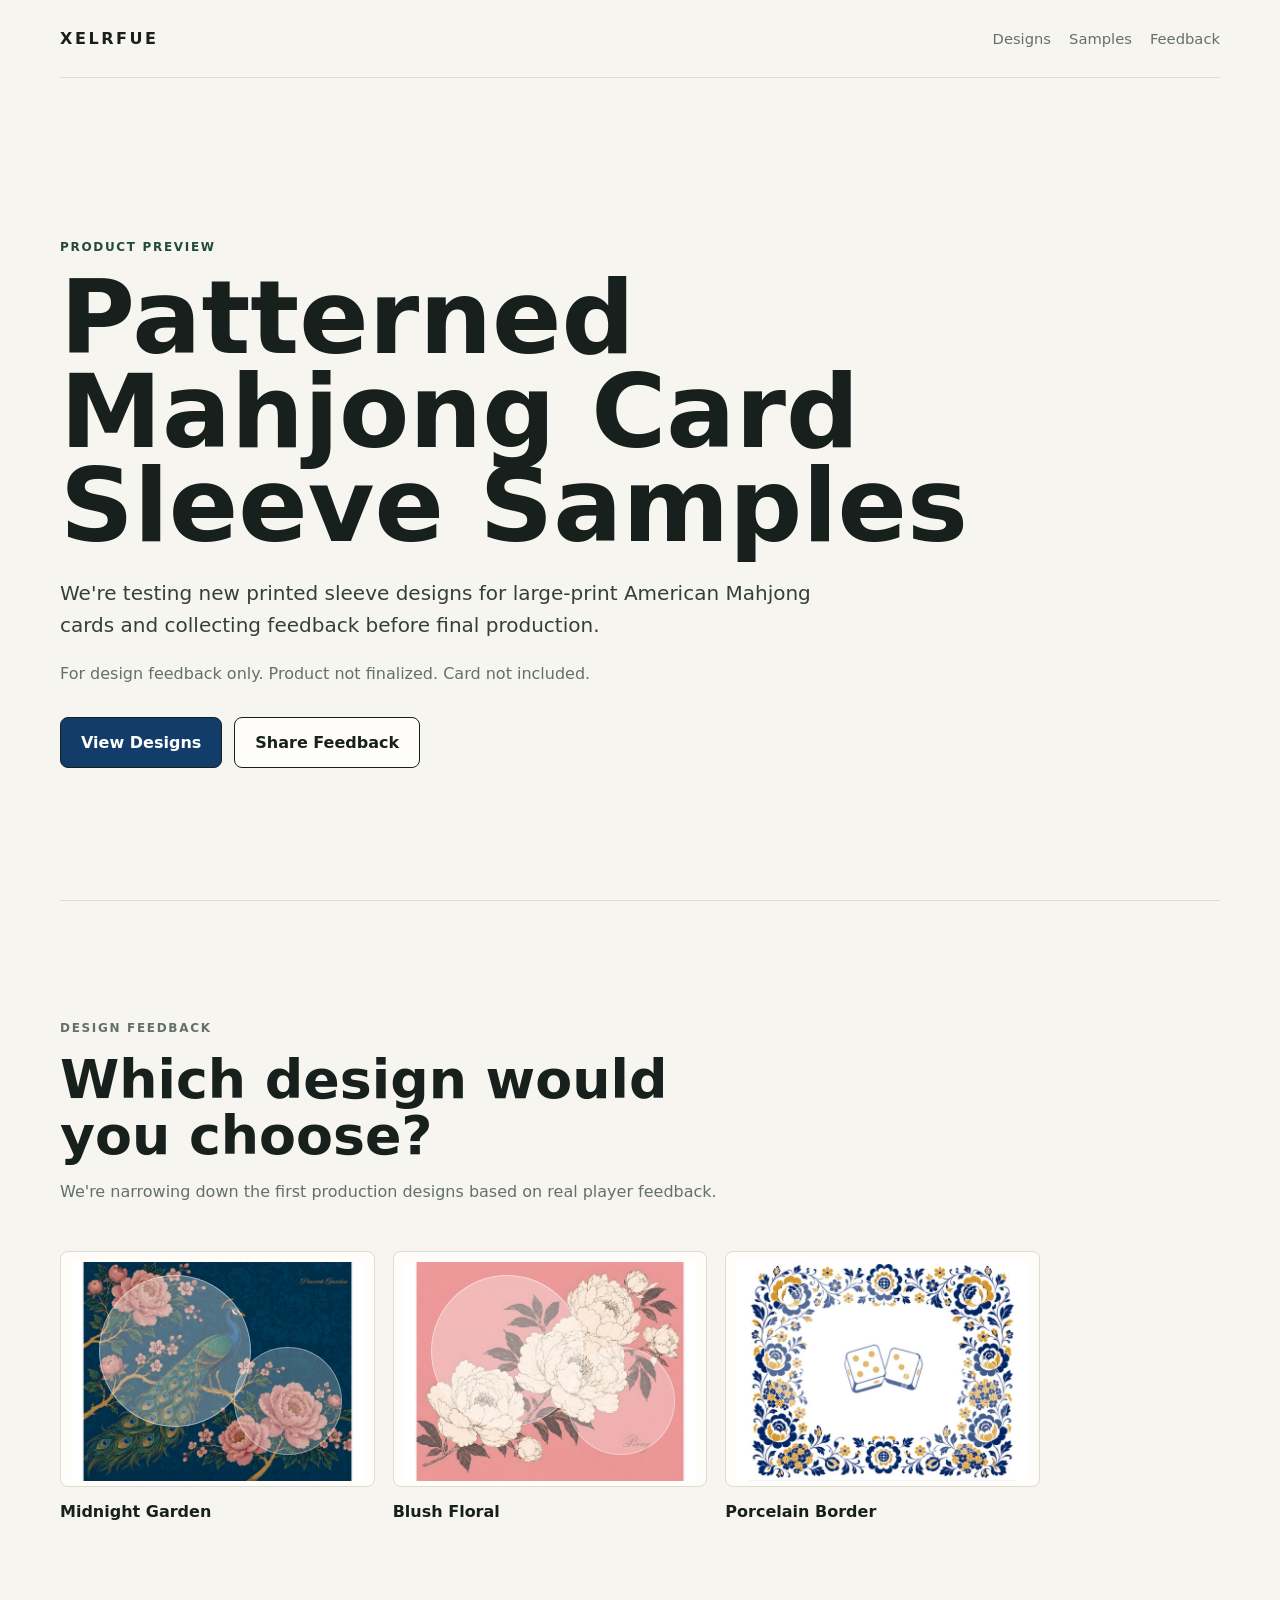
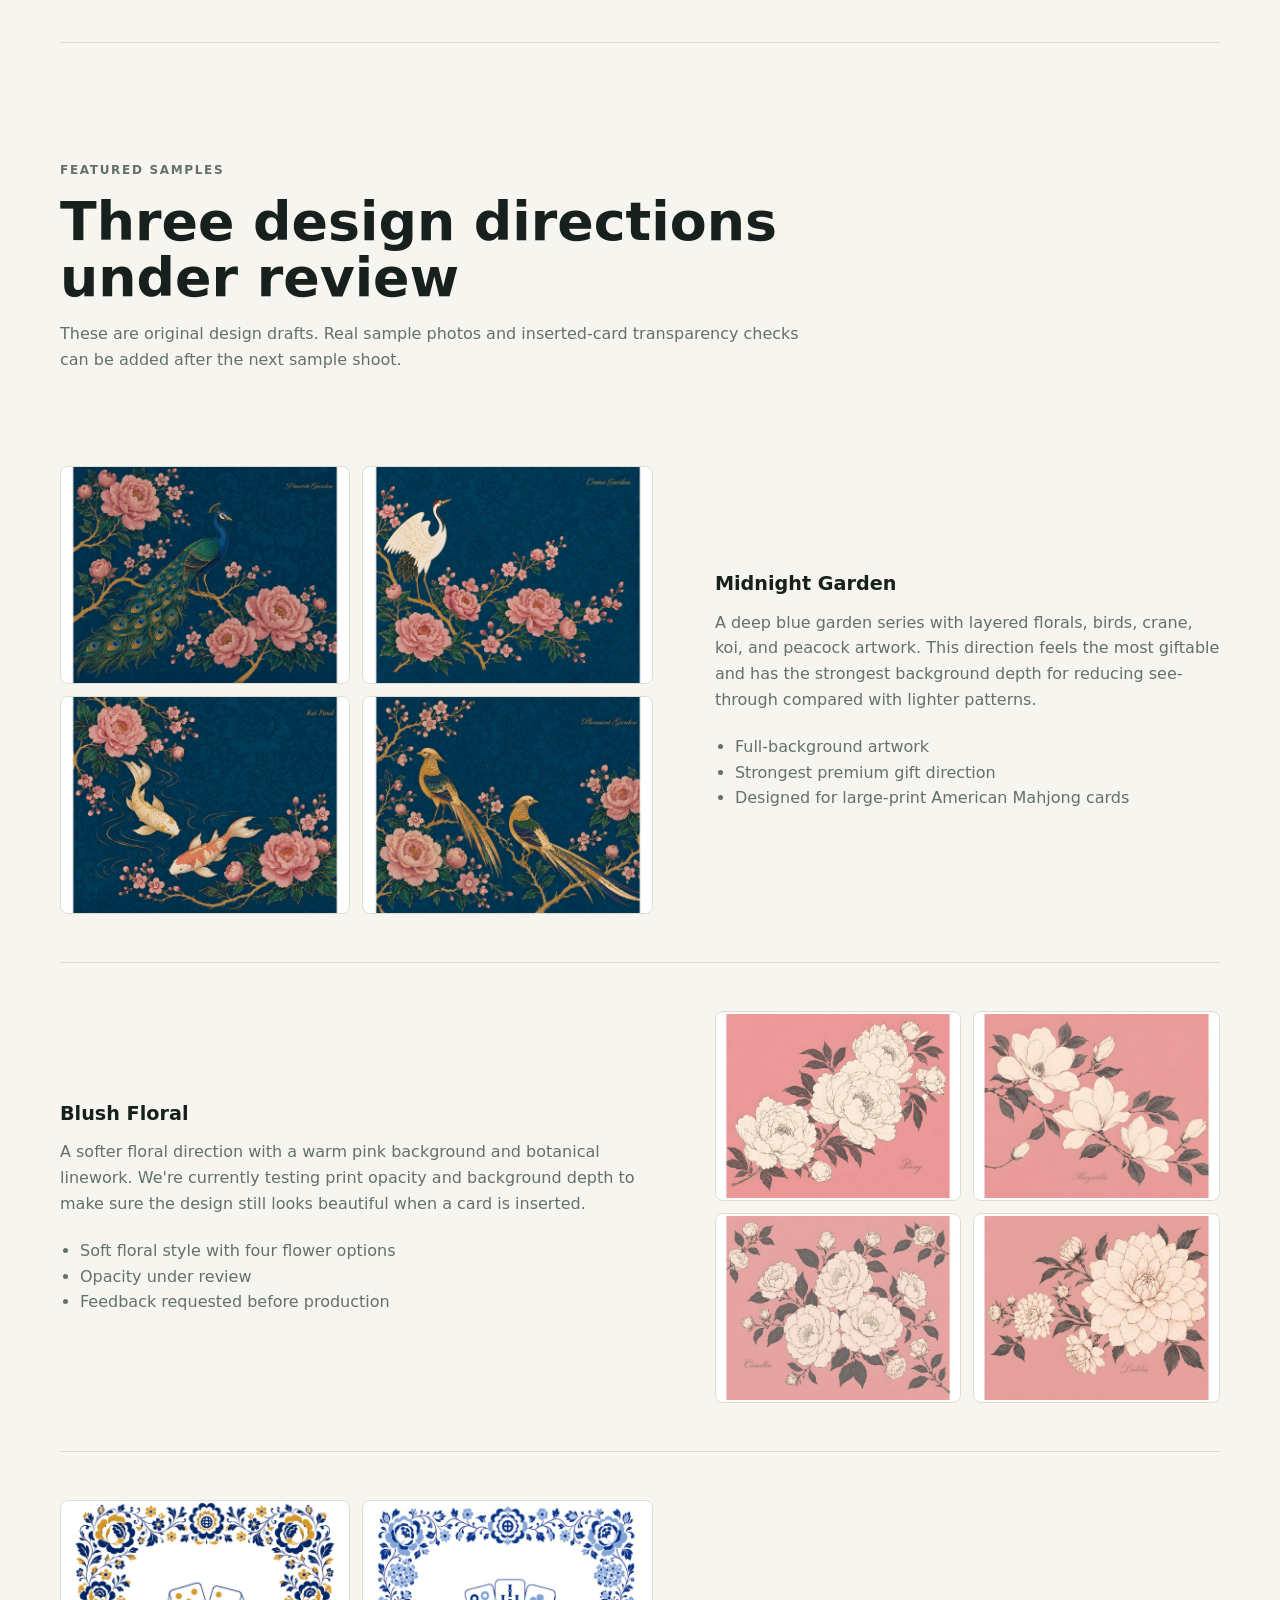
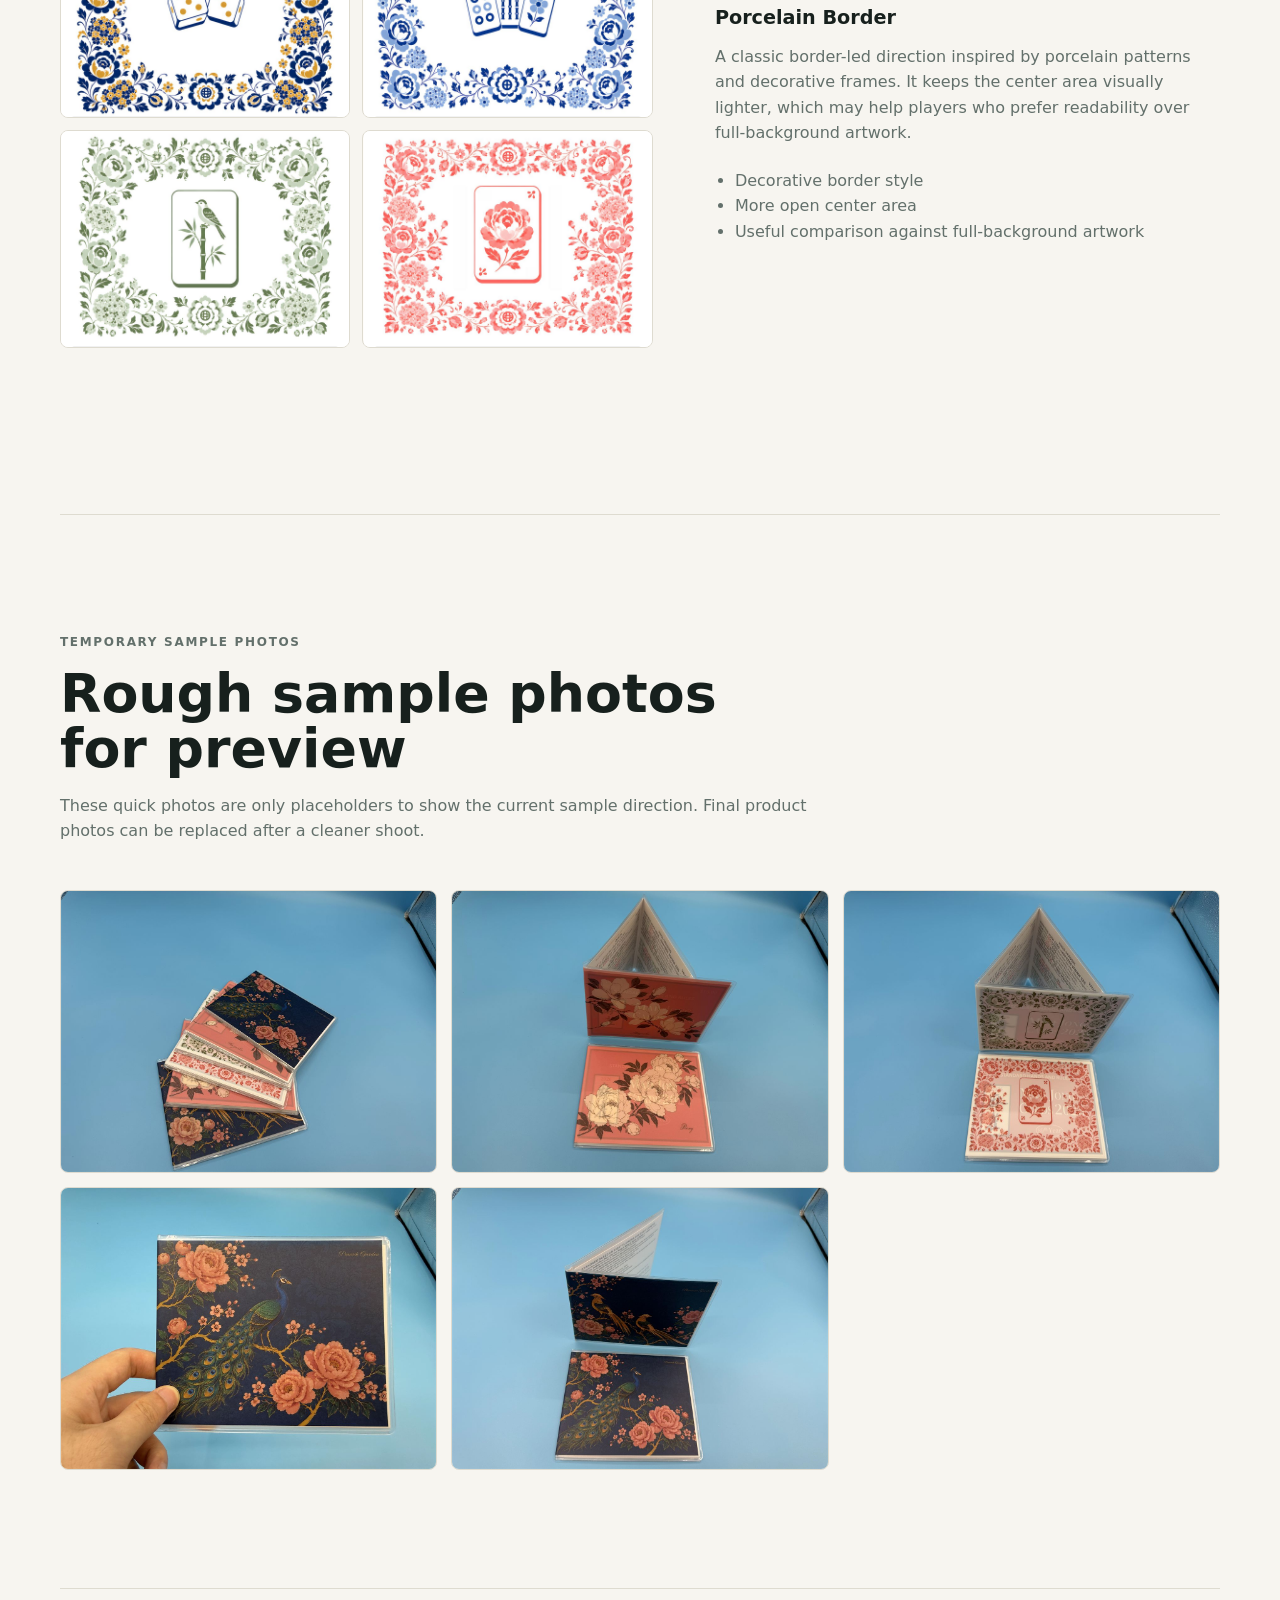
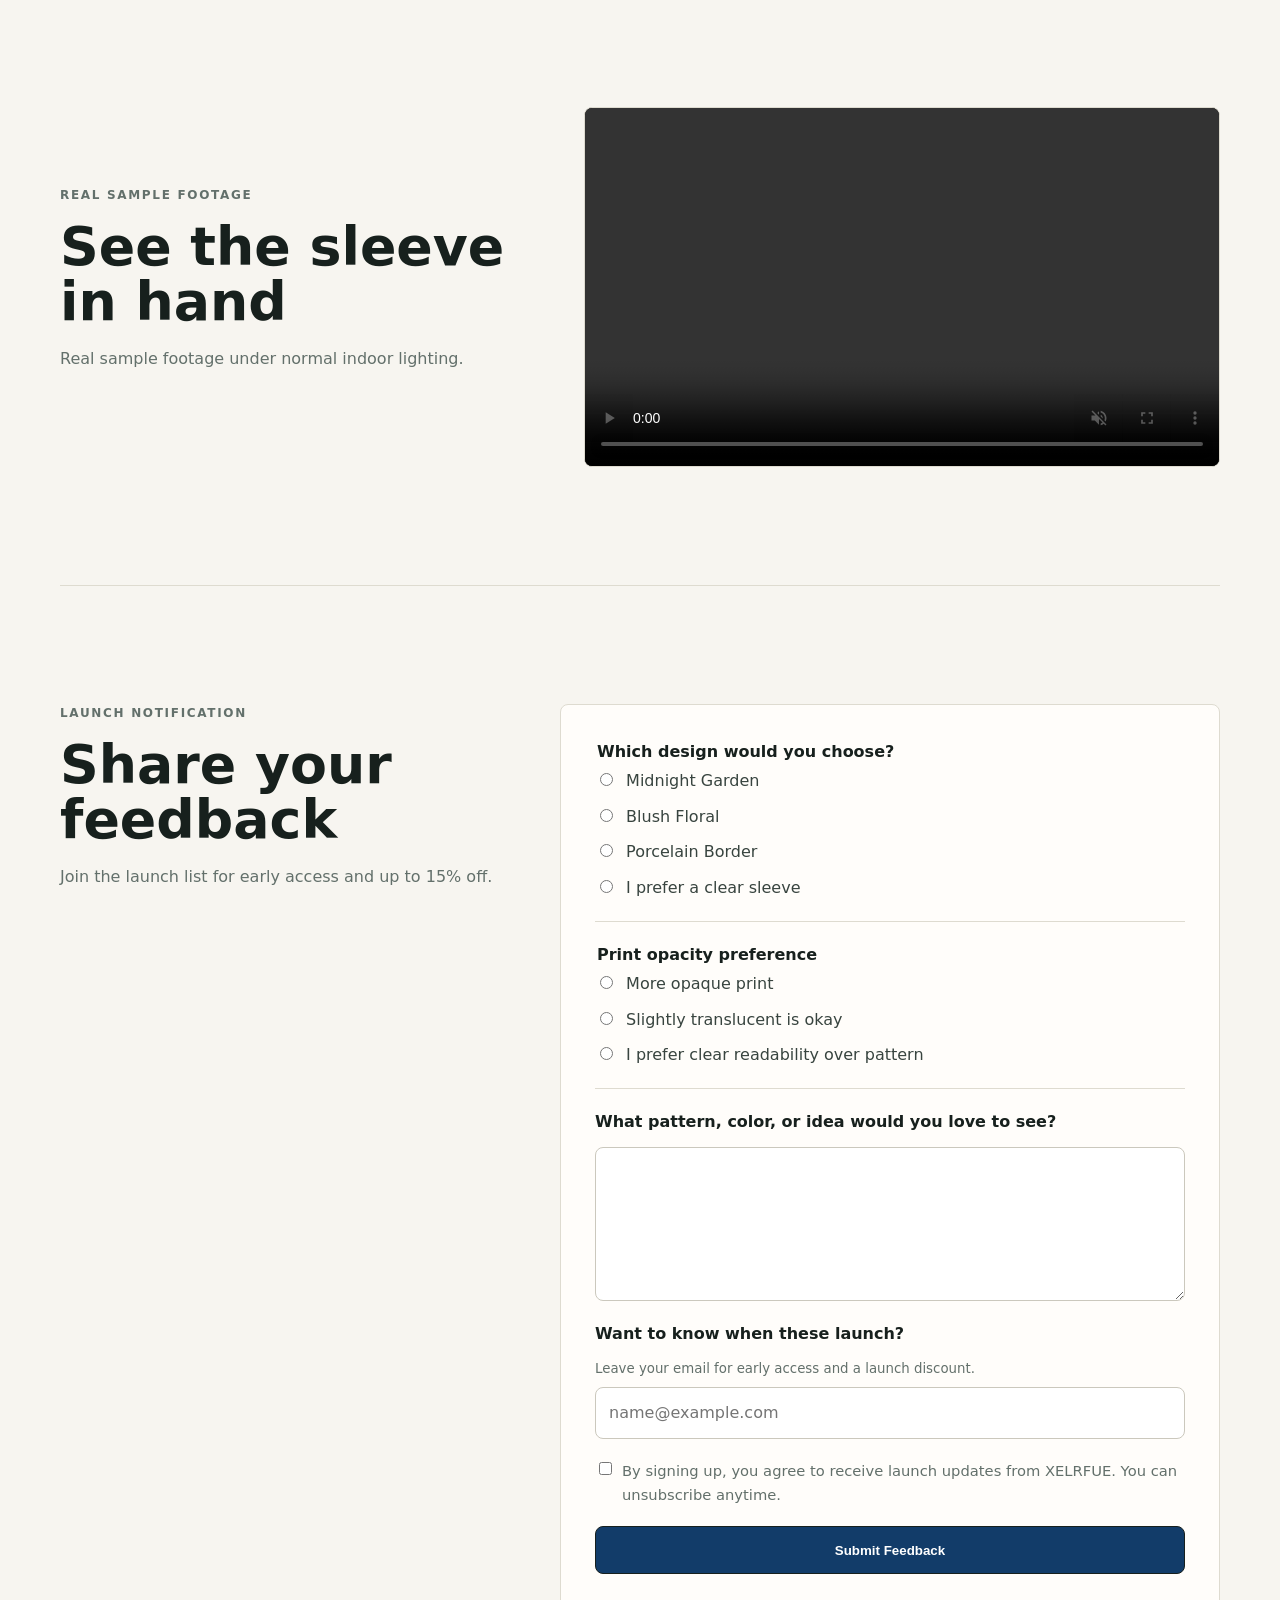
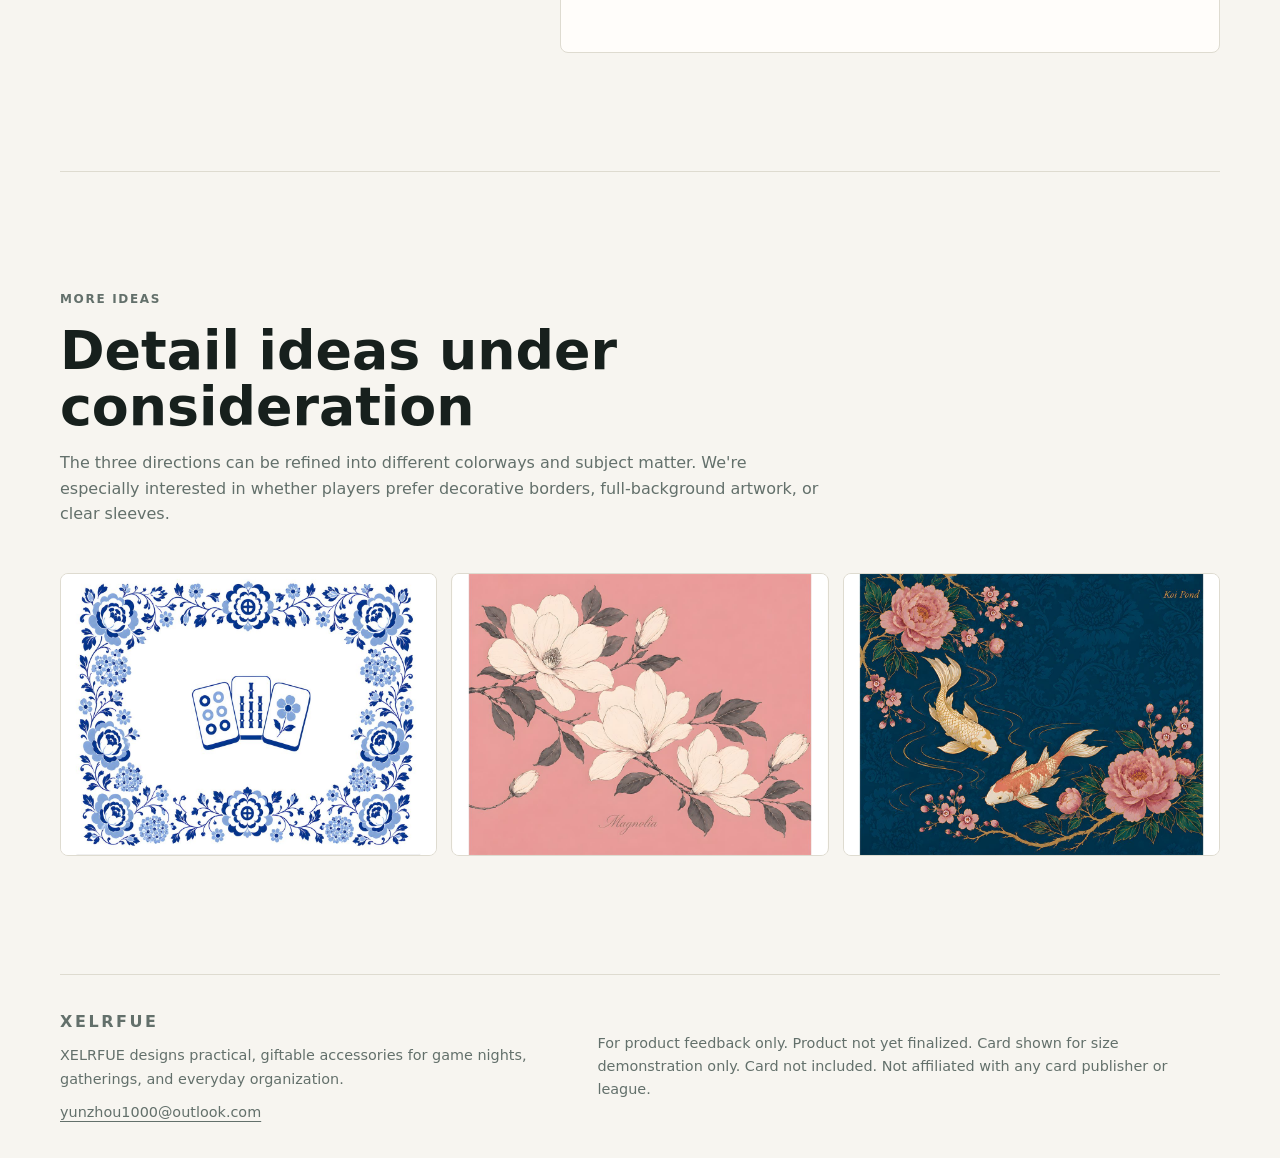
==== mahjong-preview/index.html @ a8f624ac "Remove hero image and refine copy layout" ====
<!doctype html>
<html lang="en">
  <head>
    <meta charset="utf-8" />
    <meta name="viewport" content="width=device-width, initial-scale=1" />
    <meta
      name="description"
      content="Preview new patterned mahjong card sleeve samples from XELRFUE and share feedback before production."
    />
    <meta name="robots" content="noindex,follow" />
    <title>Patterned Mahjong Card Sleeve Samples | XELRFUE</title>
    <link rel="icon" href="/favicon.svg" type="image/svg+xml" />
    <link rel="stylesheet" href="mahjong-preview.css" />
  </head>
  <body>
    <header class="site-header">
      <a class="brand" href="/" aria-label="XELRFUE home">XELRFUE</a>
      <nav aria-label="Preview navigation">
        <a href="#designs">Designs</a>
        <a href="#samples">Samples</a>
        <a href="#feedback">Feedback</a>
      </nav>
    </header>

    <main>
      <section class="hero">
        <div class="hero-copy">
          <p class="eyebrow">Product preview</p>
          <h1>Patterned Mahjong Card Sleeve Samples</h1>
          <p class="lede">
            We're testing new printed sleeve designs for large-print American Mahjong cards and collecting feedback before final production.
          </p>
          <p class="small-note">For design feedback only. Product not finalized. Card not included.</p>
          <div class="hero-actions" aria-label="Page actions">
            <a class="button primary" href="#designs">View Designs</a>
            <a class="button secondary" href="#feedback">Share Feedback</a>
          </div>
        </div>
      </section>

      <section id="designs" class="section">
        <div class="section-heading">
          <p class="eyebrow">Design feedback</p>
          <h2>Which design would you choose?</h2>
          <p>We're narrowing down the first production designs based on real player feedback.</p>
        </div>
        <div class="design-grid three-up" aria-label="Main design options">
          <article class="design-card">
            <div class="design-frame">
              <img src="assets/web/midnight-peacock.jpg" alt="Midnight Garden peacock sleeve design" />
            </div>
            <h3>Midnight Garden</h3>
          </article>
          <article class="design-card">
            <div class="design-frame">
              <img src="assets/web/blush-peony.jpg" alt="Blush Floral peony sleeve design" />
            </div>
            <h3>Blush Floral</h3>
          </article>
          <article class="design-card">
            <div class="design-frame">
              <img src="assets/web/porcelain-gold-border.jpg" alt="Porcelain Border blue and gold sleeve design" />
            </div>
            <h3>Porcelain Border</h3>
          </article>
        </div>
      </section>

      <section id="samples" class="section samples-section">
        <div class="section-heading">
          <p class="eyebrow">Featured samples</p>
          <h2>Three design directions under review</h2>
          <p>These are original design drafts. Real sample photos and inserted-card transparency checks can be added after the next sample shoot.</p>
        </div>

        <article class="sample-feature">
          <div class="sample-gallery">
            <img src="assets/web/midnight-peacock.jpg" alt="Midnight Garden peacock design" />
            <img src="assets/web/midnight-crane.jpg" alt="Midnight Garden crane design" />
            <img src="assets/web/midnight-koi.jpg" alt="Midnight Garden koi design" />
            <img src="assets/web/midnight-pheasant.jpg" alt="Midnight Garden pheasant design" />
          </div>
          <div class="sample-text">
            <h3>Midnight Garden</h3>
            <p>
              A deep blue garden series with layered florals, birds, crane, koi, and peacock artwork. This direction feels the most giftable and has the strongest background depth for reducing see-through compared with lighter patterns.
            </p>
            <ul>
              <li>Full-background artwork</li>
              <li>Strongest premium gift direction</li>
              <li>Designed for large-print American Mahjong cards</li>
            </ul>
          </div>
        </article>

        <article class="sample-feature reverse">
          <div class="sample-gallery">
            <img src="assets/web/blush-peony.jpg" alt="Blush Floral peony design" />
            <img src="assets/web/blush-magnolia.jpg" alt="Blush Floral magnolia design" />
            <img src="assets/web/blush-camellia.jpg" alt="Blush Floral camellia design" />
            <img src="assets/web/blush-dahlia.jpg" alt="Blush Floral dahlia design" />
          </div>
          <div class="sample-text">
            <h3>Blush Floral</h3>
            <p>
              A softer floral direction with a warm pink background and botanical linework. We're currently testing print opacity and background depth to make sure the design still looks beautiful when a card is inserted.
            </p>
            <ul>
              <li>Soft floral style with four flower options</li>
              <li>Opacity under review</li>
              <li>Feedback requested before production</li>
            </ul>
          </div>
        </article>

        <article class="sample-feature">
          <div class="sample-gallery">
            <img src="assets/web/porcelain-gold-border.jpg" alt="Porcelain Border blue and gold design" />
            <img src="assets/web/porcelain-blue-border.jpg" alt="Porcelain Border blue floral design" />
            <img src="assets/web/porcelain-green-bird.jpg" alt="Porcelain Border green bird design" />
            <img src="assets/web/porcelain-coral-border.jpg" alt="Porcelain Border coral floral design" />
          </div>
          <div class="sample-text">
            <h3>Porcelain Border</h3>
            <p>
              A classic border-led direction inspired by porcelain patterns and decorative frames. It keeps the center area visually lighter, which may help players who prefer readability over full-background artwork.
            </p>
            <ul>
              <li>Decorative border style</li>
              <li>More open center area</li>
              <li>Useful comparison against full-background artwork</li>
            </ul>
          </div>
        </article>
      </section>

      <section class="section photo-section">
        <div class="section-heading">
          <p class="eyebrow">Temporary sample photos</p>
          <h2>Rough sample photos for preview</h2>
          <p>These quick photos are only placeholders to show the current sample direction. Final product photos can be replaced after a cleaner shoot.</p>
        </div>
        <div class="photo-grid">
          <img src="assets/sample/sample-02.jpg" alt="Temporary sample photo showing patterned sleeve samples" />
          <img src="assets/sample/sample-01.jpg" alt="Temporary sample photo showing patterned sleeve samples" />
          <img src="assets/sample/sample-03.jpg" alt="Temporary sample photo showing patterned sleeve samples" />
          <img src="assets/sample/sample-04.jpg" alt="Temporary sample photo showing patterned sleeve samples" />
          <img src="assets/sample/sample-05.jpg" alt="Temporary sample photo showing patterned sleeve samples" />
        </div>
      </section>

      <section class="section video-section">
        <div>
          <p class="eyebrow">Real sample footage</p>
          <h2>See the sleeve in hand</h2>
          <p>Real sample footage under normal indoor lighting.</p>
        </div>
        <video class="sample-video" controls muted playsinline preload="metadata">
          <source src="assets/sample/sample-video.mp4" type="video/mp4" />
          Your browser does not support this sample video.
        </video>
      </section>

      <section id="feedback" class="section feedback-section">
        <div class="section-heading">
          <p class="eyebrow">Launch notification</p>
          <h2>Share your feedback</h2>
          <p>Join the launch list for early access and up to 15% off.</p>
        </div>

        <form class="feedback-form" id="feedback-form">
          <fieldset>
            <legend>Which design would you choose?</legend>
            <label><input type="radio" name="designChoice" value="Midnight Garden" required /> Midnight Garden</label>
            <label><input type="radio" name="designChoice" value="Blush Floral" /> Blush Floral</label>
            <label><input type="radio" name="designChoice" value="Porcelain Border" /> Porcelain Border</label>
            <label><input type="radio" name="designChoice" value="I prefer a clear sleeve" /> I prefer a clear sleeve</label>
          </fieldset>

          <fieldset>
            <legend>Print opacity preference</legend>
            <label><input type="radio" name="opacityPreference" value="More opaque print" required /> More opaque print</label>
            <label><input type="radio" name="opacityPreference" value="Slightly translucent is okay" /> Slightly translucent is okay</label>
            <label><input type="radio" name="opacityPreference" value="I prefer clear readability over pattern" /> I prefer clear readability over pattern</label>
          </fieldset>

          <label class="field">
            <span>What pattern, color, or idea would you love to see?</span>
            <textarea name="idea" rows="5" maxlength="1200"></textarea>
          </label>

          <label class="field">
            <span>Want to know when these launch?</span>
            <small>Leave your email for early access and a launch discount.</small>
            <input type="email" name="email" autocomplete="email" placeholder="name@example.com" />
          </label>

          <label class="consent">
            <input type="checkbox" name="emailConsent" value="yes" />
            <span>By signing up, you agree to receive launch updates from XELRFUE. You can unsubscribe anytime.</span>
          </label>

          <button class="button primary" type="submit">Submit Feedback</button>
          <p class="form-status" id="form-status" role="status" aria-live="polite"></p>
        </form>
      </section>

      <section class="section more-ideas">
        <div class="section-heading">
          <p class="eyebrow">More ideas</p>
          <h2>Detail ideas under consideration</h2>
          <p>
            The three directions can be refined into different colorways and subject matter. We're especially interested in whether players prefer decorative borders, full-background artwork, or clear sleeves.
          </p>
        </div>
        <div class="idea-strip" aria-label="Additional pattern ideas">
          <img src="assets/web/porcelain-blue-border.jpg" alt="Blue porcelain border idea" />
          <img src="assets/web/blush-magnolia.jpg" alt="Magnolia floral idea" />
          <img src="assets/web/midnight-koi.jpg" alt="Midnight koi idea" />
        </div>
      </section>
    </main>

    <footer class="footer">
      <div>
        <a class="brand" href="/">XELRFUE</a>
        <p>XELRFUE designs practical, giftable accessories for game nights, gatherings, and everyday organization.</p>
        <a href="mailto:yunzhou1000@outlook.com">yunzhou1000@outlook.com</a>
      </div>
      <p class="disclaimer">
        For product feedback only. Product not yet finalized. Card shown for size demonstration only. Card not included. Not affiliated with any card publisher or league.
      </p>
    </footer>

    <script src="mahjong-preview.js"></script>
  </body>
</html>
---- mahjong-preview/mahjong-preview.css ----
:root {
  --ink: #17201d;
  --muted: #63706b;
  --paper: #f7f5f0;
  --card: #fffdfa;
  --line: #dedbd0;
  --blue: #123c69;
  --green: #234a3d;
  --gold: #b28a45;
  --pink: #d8909d;
  --max: 1160px;
}

* {
  box-sizing: border-box;
}

html {
  scroll-behavior: smooth;
}

body {
  margin: 0;
  color: var(--ink);
  background: var(--paper);
  font-family: Inter, ui-sans-serif, system-ui, -apple-system, BlinkMacSystemFont, "Segoe UI", sans-serif;
  line-height: 1.6;
}

a {
  color: inherit;
}

img,
video {
  max-width: 100%;
}

.site-header,
main,
.footer {
  width: min(calc(100% - 32px), var(--max));
  margin-inline: auto;
}

.site-header {
  min-height: 78px;
  display: flex;
  align-items: center;
  justify-content: space-between;
  gap: 20px;
  border-bottom: 1px solid var(--line);
}

.brand {
  font-size: 1rem;
  font-weight: 850;
  letter-spacing: 0.16em;
  text-decoration: none;
}

nav {
  display: flex;
  gap: 18px;
  color: var(--muted);
  font-size: 0.92rem;
}

nav a {
  text-decoration: none;
}

nav a:hover {
  color: var(--ink);
}

.hero {
  min-height: calc(100vh - 78px);
  display: flex;
  align-items: center;
  padding: clamp(70px, 12vw, 138px) 0 clamp(58px, 9vw, 110px);
}

.hero-copy {
  width: min(100%, 980px);
}

.eyebrow {
  margin: 0 0 14px;
  color: var(--green);
  font-size: 0.75rem;
  font-weight: 800;
  letter-spacing: 0.14em;
  text-transform: uppercase;
}

h1,
h2,
h3,
p {
  margin-top: 0;
}

h1 {
  max-width: 920px;
  margin-bottom: 24px;
  font-size: clamp(3.4rem, 8vw, 7.4rem);
  line-height: 0.92;
}

h2 {
  max-width: 720px;
  margin-bottom: 16px;
  font-size: clamp(2.1rem, 4.2vw, 4.2rem);
  line-height: 1.03;
}

h3 {
  margin-bottom: 10px;
  font-size: 1.2rem;
}

.lede {
  max-width: 760px;
  color: #33403a;
  font-size: clamp(1.06rem, 2vw, 1.25rem);
}

.small-note,
.section-heading p,
.sample-text p,
.sample-text li,
.video-section p,
.footer,
.field small {
  color: var(--muted);
}

.hero-actions {
  display: flex;
  flex-wrap: wrap;
  gap: 12px;
  margin-top: 30px;
}

.button {
  min-height: 48px;
  display: inline-flex;
  align-items: center;
  justify-content: center;
  padding: 12px 20px;
  border: 1px solid var(--ink);
  border-radius: 8px;
  font-weight: 760;
  text-decoration: none;
  cursor: pointer;
}

.button.primary {
  color: white;
  background: var(--blue);
}

.button.secondary {
  color: var(--ink);
  background: var(--card);
}

.section {
  padding: clamp(70px, 10vw, 118px) 0;
  border-top: 1px solid var(--line);
}

.section-heading {
  max-width: 760px;
  margin-bottom: clamp(28px, 5vw, 46px);
}

.design-grid {
  display: grid;
  grid-template-columns: repeat(3, minmax(0, 1fr));
  gap: 18px;
}

.design-grid.three-up {
  max-width: 980px;
}

.design-card {
  min-width: 0;
}

.design-card h3 {
  margin: 12px 0 0;
  font-size: 1rem;
}

.design-frame,
.sample-placeholder,
.video-placeholder,
.border-idea {
  position: relative;
  overflow: hidden;
  background: var(--card);
  border: 1px solid var(--line);
  border-radius: 8px;
}

.design-frame {
  width: 100%;
  aspect-ratio: 4 / 3;
  display: grid;
  place-items: center;
  padding: 10px;
  background: var(--card);
}

.design-frame img {
  width: 100%;
  height: 100%;
  display: block;
  object-fit: contain;
  object-position: center;
}

.design-frame::before,
.design-frame::after,
.sample-placeholder::before,
.sample-placeholder::after {
  content: "";
  position: absolute;
  border-radius: 999px;
}

.design-frame::before,
.sample-placeholder::before {
  width: 48%;
  aspect-ratio: 1;
  top: 10%;
  left: 12%;
  background: rgba(255, 255, 255, 0.32);
  border: 1px solid rgba(255, 255, 255, 0.42);
}

.design-frame::after,
.sample-placeholder::after {
  width: 34%;
  aspect-ratio: 1;
  right: 10%;
  bottom: 13%;
  background: rgba(255, 255, 255, 0.24);
  border: 1px solid rgba(255, 255, 255, 0.36);
}

.blue-bird {
  background:
    linear-gradient(135deg, rgba(255, 255, 255, 0.24), transparent 42%),
    repeating-linear-gradient(45deg, rgba(255, 255, 255, 0.12) 0 12px, transparent 12px 24px),
    linear-gradient(145deg, #0f315f, #1f6d83 58%, #d3a84d);
}

.peacock {
  background:
    radial-gradient(circle at 28% 24%, rgba(226, 196, 96, 0.72) 0 11%, transparent 12%),
    radial-gradient(circle at 64% 62%, rgba(42, 118, 127, 0.9) 0 16%, transparent 17%),
    linear-gradient(145deg, #113c3b, #326d55);
}

.crane {
  background:
    linear-gradient(120deg, rgba(255, 255, 255, 0.58) 0 24%, transparent 25%),
    repeating-linear-gradient(90deg, rgba(23, 32, 29, 0.08) 0 1px, transparent 1px 18px),
    linear-gradient(145deg, #e8e3d8, #8c2030);
}

.koi {
  background:
    radial-gradient(circle at 31% 35%, #e7824b 0 12%, transparent 13%),
    radial-gradient(circle at 72% 64%, #f0b353 0 10%, transparent 11%),
    linear-gradient(145deg, #153958, #6f9e9c);
}

.peony {
  background:
    radial-gradient(circle at 28% 28%, rgba(255, 255, 255, 0.46) 0 16%, transparent 17%),
    radial-gradient(circle at 72% 62%, rgba(255, 222, 226, 0.62) 0 13%, transparent 14%),
    linear-gradient(145deg, #c86d7f, #f2b2b5 58%, #f7dfd2);
}

.magnolia {
  background:
    radial-gradient(circle at 34% 32%, rgba(255, 255, 255, 0.66) 0 18%, transparent 19%),
    repeating-linear-gradient(135deg, rgba(67, 80, 69, 0.08) 0 2px, transparent 2px 22px),
    linear-gradient(145deg, #f2ded7, #d7b6b3 54%, #415046);
}

.sample-feature {
  display: grid;
  grid-template-columns: minmax(0, 1.08fr) minmax(280px, 0.92fr);
  gap: clamp(28px, 5vw, 62px);
  align-items: center;
  padding: clamp(28px, 5vw, 48px) 0;
}

.sample-feature + .sample-feature {
  border-top: 1px solid var(--line);
}

.sample-feature.reverse .sample-gallery {
  order: 2;
}

.sample-gallery {
  display: grid;
  grid-template-columns: repeat(2, minmax(0, 1fr));
  gap: 12px;
}

.sample-gallery img {
  width: 100%;
  min-height: 190px;
  aspect-ratio: 4 / 3;
  display: block;
  object-fit: contain;
  object-position: center;
  background: var(--card);
  border: 1px solid var(--line);
  border-radius: 8px;
}

.sample-placeholder {
  min-height: 190px;
  display: flex;
  align-items: flex-end;
  padding: 14px;
  color: white;
  font-size: 0.82rem;
  font-weight: 760;
}

.sample-placeholder.hand {
  transform: translateY(16px);
}

.sample-placeholder.close {
  min-height: 150px;
}

.sample-placeholder.design {
  min-height: 150px;
}

.sample-text ul {
  margin: 22px 0 0;
  padding-left: 20px;
}

.photo-grid {
  display: grid;
  grid-template-columns: repeat(3, minmax(0, 1fr));
  gap: 14px;
}

.photo-grid img {
  width: 100%;
  min-height: 260px;
  aspect-ratio: 4 / 3;
  display: block;
  object-fit: cover;
  object-position: center;
  background: var(--card);
  border: 1px solid var(--line);
  border-radius: 8px;
}

.video-section {
  display: grid;
  grid-template-columns: minmax(0, 0.85fr) minmax(0, 1.15fr);
  gap: clamp(24px, 5vw, 54px);
  align-items: center;
}

.video-placeholder {
  min-height: 360px;
  display: grid;
  place-items: center;
  padding: 24px;
  color: white;
  text-align: center;
  background:
    linear-gradient(rgba(18, 60, 105, 0.75), rgba(18, 60, 105, 0.75)),
    linear-gradient(145deg, #d8d0c2, #6c8078);
}

.video-placeholder span {
  display: inline-flex;
  align-items: center;
  min-height: 54px;
  padding: 12px 18px;
  background: rgba(255, 255, 255, 0.14);
  border: 1px solid rgba(255, 255, 255, 0.32);
  border-radius: 8px;
  font-weight: 760;
}

.sample-video {
  width: 100%;
  min-height: 360px;
  aspect-ratio: 16 / 9;
  display: block;
  object-fit: contain;
  background: #111;
  border: 1px solid var(--line);
  border-radius: 8px;
}

.feedback-section {
  display: grid;
  grid-template-columns: minmax(0, 0.8fr) minmax(0, 1.2fr);
  gap: clamp(28px, 5vw, 60px);
  align-items: start;
}

.feedback-form {
  display: grid;
  gap: 20px;
  padding: clamp(20px, 4vw, 34px);
  background: var(--card);
  border: 1px solid var(--line);
  border-radius: 8px;
}

fieldset {
  display: grid;
  gap: 10px;
  margin: 0;
  padding: 0 0 20px;
  border: 0;
  border-bottom: 1px solid var(--line);
}

legend,
.field span {
  margin-bottom: 4px;
  color: var(--ink);
  font-weight: 780;
}

label {
  color: #38443f;
}

input[type="radio"],
input[type="checkbox"] {
  margin-right: 8px;
  accent-color: var(--blue);
}

.field {
  display: grid;
  gap: 8px;
}

textarea,
input[type="email"] {
  width: 100%;
  min-height: 48px;
  padding: 12px 13px;
  color: var(--ink);
  background: #fff;
  border: 1px solid #cbc8bd;
  border-radius: 8px;
  font: inherit;
}

textarea {
  resize: vertical;
}

.consent {
  display: flex;
  align-items: flex-start;
  gap: 2px;
  color: var(--muted);
  font-size: 0.92rem;
}

.form-status {
  min-height: 1.5em;
  margin: 0;
  color: var(--green);
  font-weight: 700;
}

.form-status.error {
  color: #9a2e32;
}

.idea-strip {
  display: grid;
  grid-template-columns: repeat(3, minmax(0, 1fr));
  gap: 14px;
}

.idea-strip img {
  width: 100%;
  min-height: 230px;
  aspect-ratio: 4 / 3;
  display: block;
  object-fit: contain;
  object-position: center;
  background: var(--card);
  border: 1px solid var(--line);
  border-radius: 8px;
}

.border-idea {
  min-height: 230px;
  display: grid;
  place-items: center;
  padding: 20px;
  color: #fff;
  text-align: center;
  font-weight: 780;
}

.red-green {
  background: linear-gradient(135deg, #8e1d2d 0 24%, #f8f5ed 24% 76%, #1f5a42 76%);
  color: var(--ink);
}

.navy-gold {
  background: linear-gradient(135deg, #102f57 0 18%, #c59c4b 18% 26%, #f7f1e5 26% 74%, #c59c4b 74% 82%, #102f57 82%);
  color: var(--ink);
}

.clear-minimal {
  color: var(--ink);
  background:
    linear-gradient(135deg, rgba(255, 255, 255, 0.74), rgba(255, 255, 255, 0.36)),
    repeating-linear-gradient(45deg, rgba(18, 60, 105, 0.08) 0 2px, transparent 2px 16px);
}

.footer {
  min-height: 180px;
  display: grid;
  grid-template-columns: minmax(0, 0.9fr) minmax(0, 1.1fr);
  gap: 28px;
  align-items: center;
  padding: 34px 0;
  border-top: 1px solid var(--line);
  font-size: 0.9rem;
}

.footer p {
  margin: 10px 0;
}

.footer a {
  text-underline-offset: 4px;
}

.disclaimer {
  margin: 0;
}

@media (max-width: 900px) {
  .hero,
  .sample-feature,
  .video-section,
  .feedback-section,
  .footer {
    grid-template-columns: 1fr;
  }

  .hero {
    min-height: auto;
  }

  .sample-feature.reverse .sample-gallery {
    order: 0;
  }

  .design-grid,
  .photo-grid,
  .idea-strip {
    grid-template-columns: repeat(2, minmax(0, 1fr));
  }
}

@media (max-width: 620px) {
  .site-header {
    align-items: flex-start;
    flex-direction: column;
    justify-content: center;
    padding: 18px 0;
  }

  nav {
    width: 100%;
    overflow-x: auto;
  }

  h1 {
    font-size: clamp(2.7rem, 14vw, 4.4rem);
  }

  .design-grid,
  .sample-gallery,
  .photo-grid,
  .idea-strip {
    grid-template-columns: 1fr;
  }

  .sample-placeholder.hand {
    transform: none;
  }
}
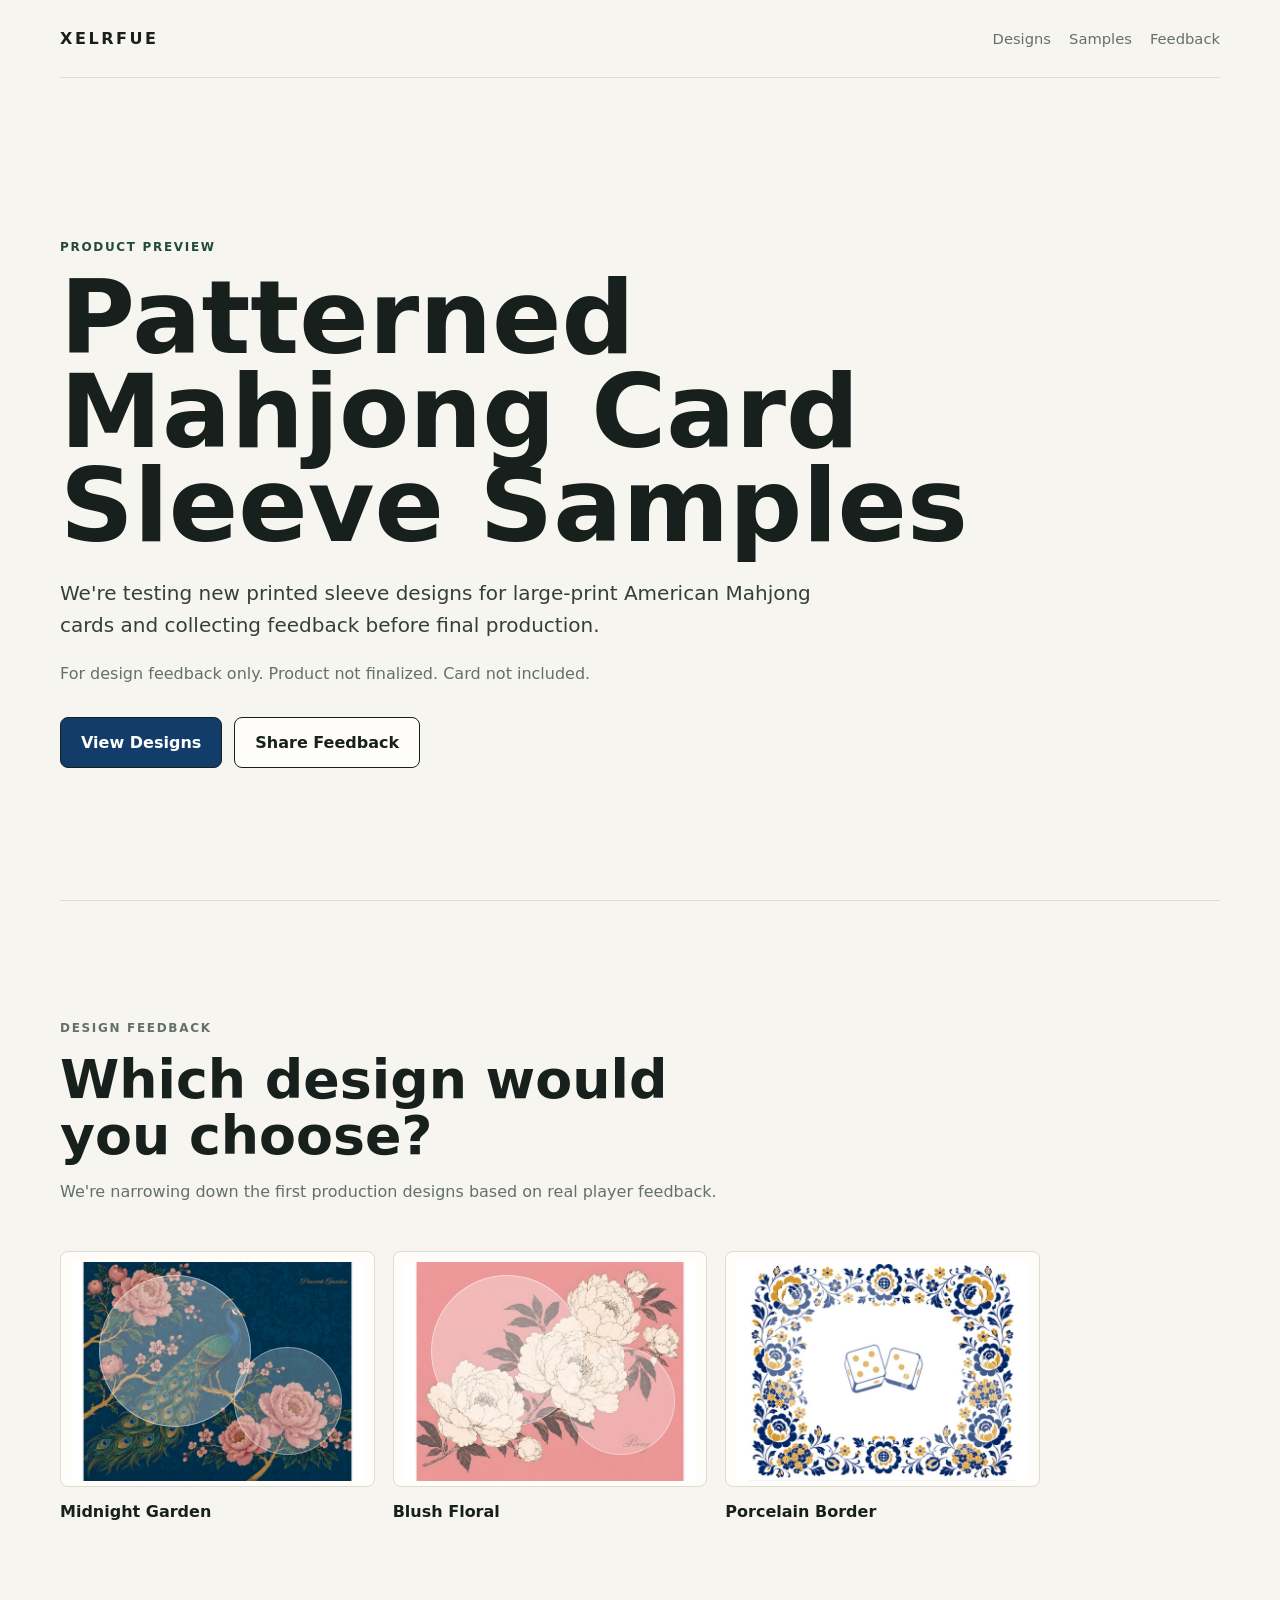
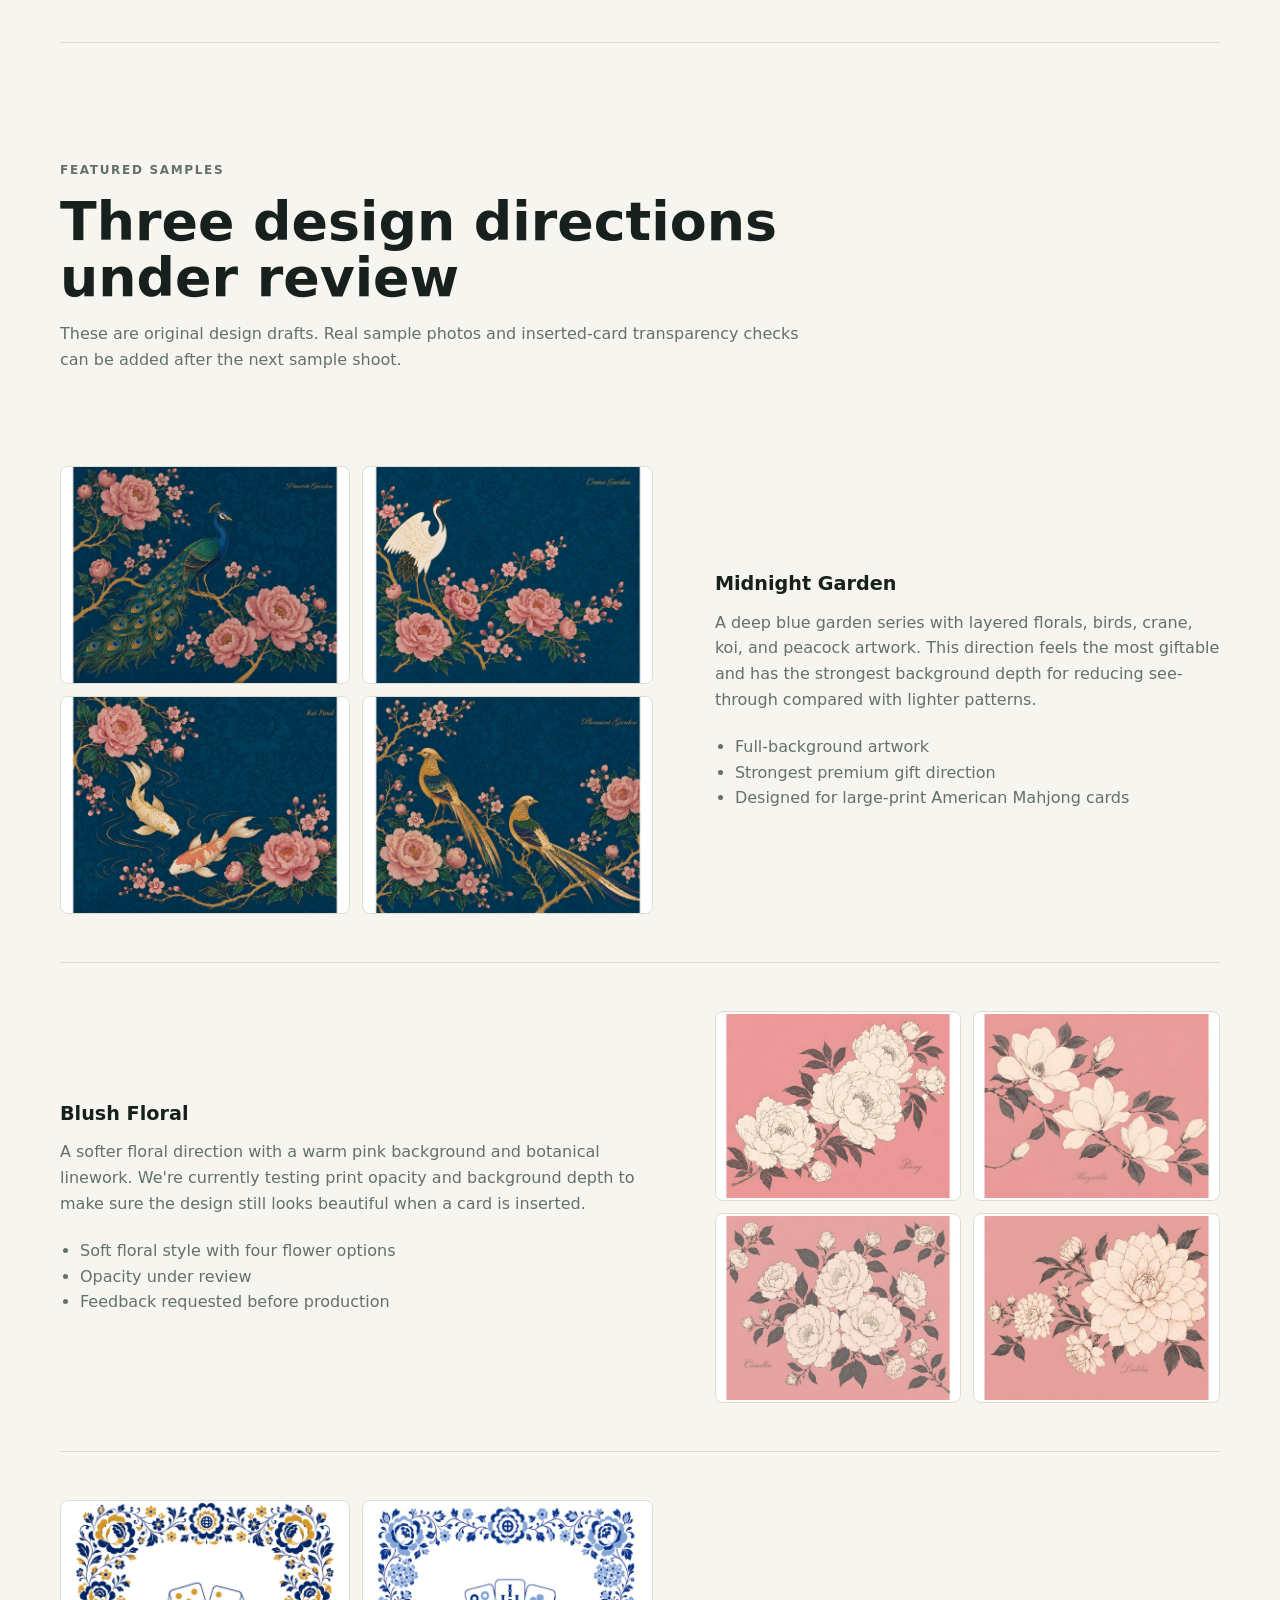
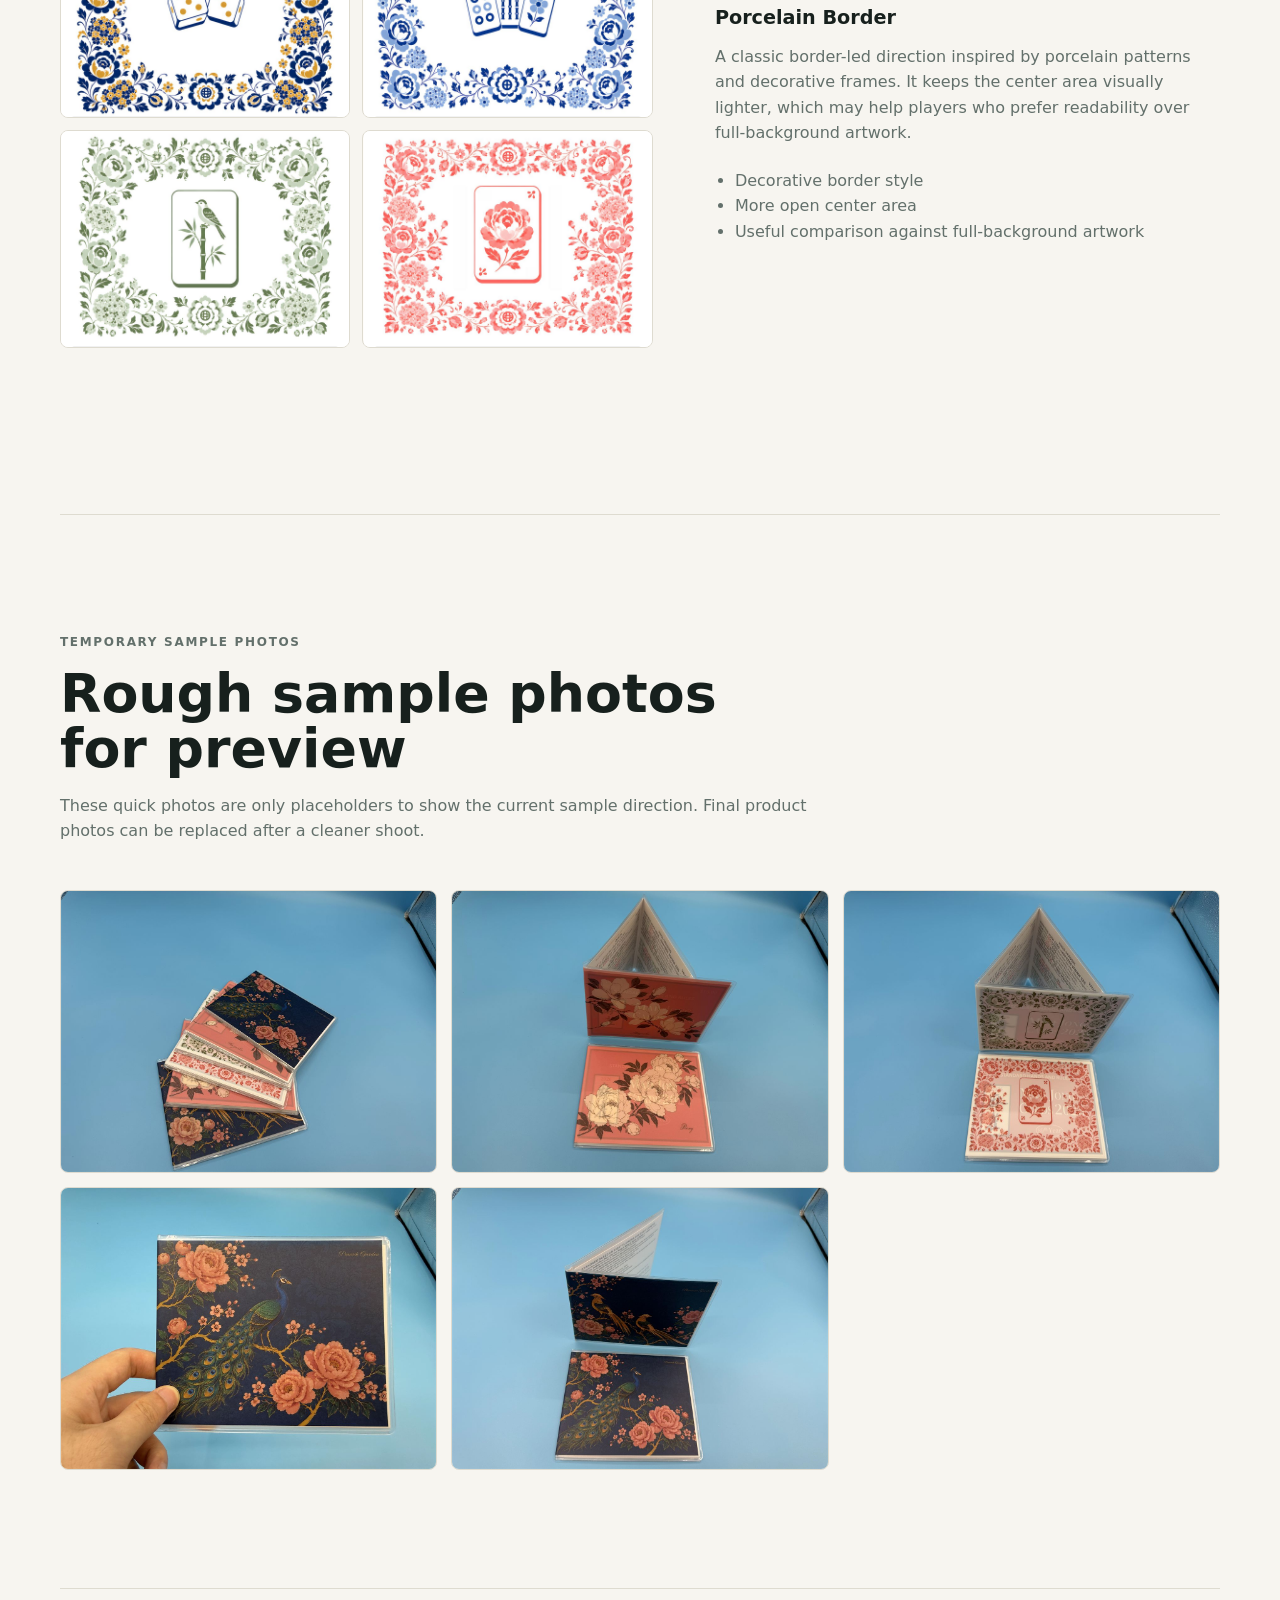
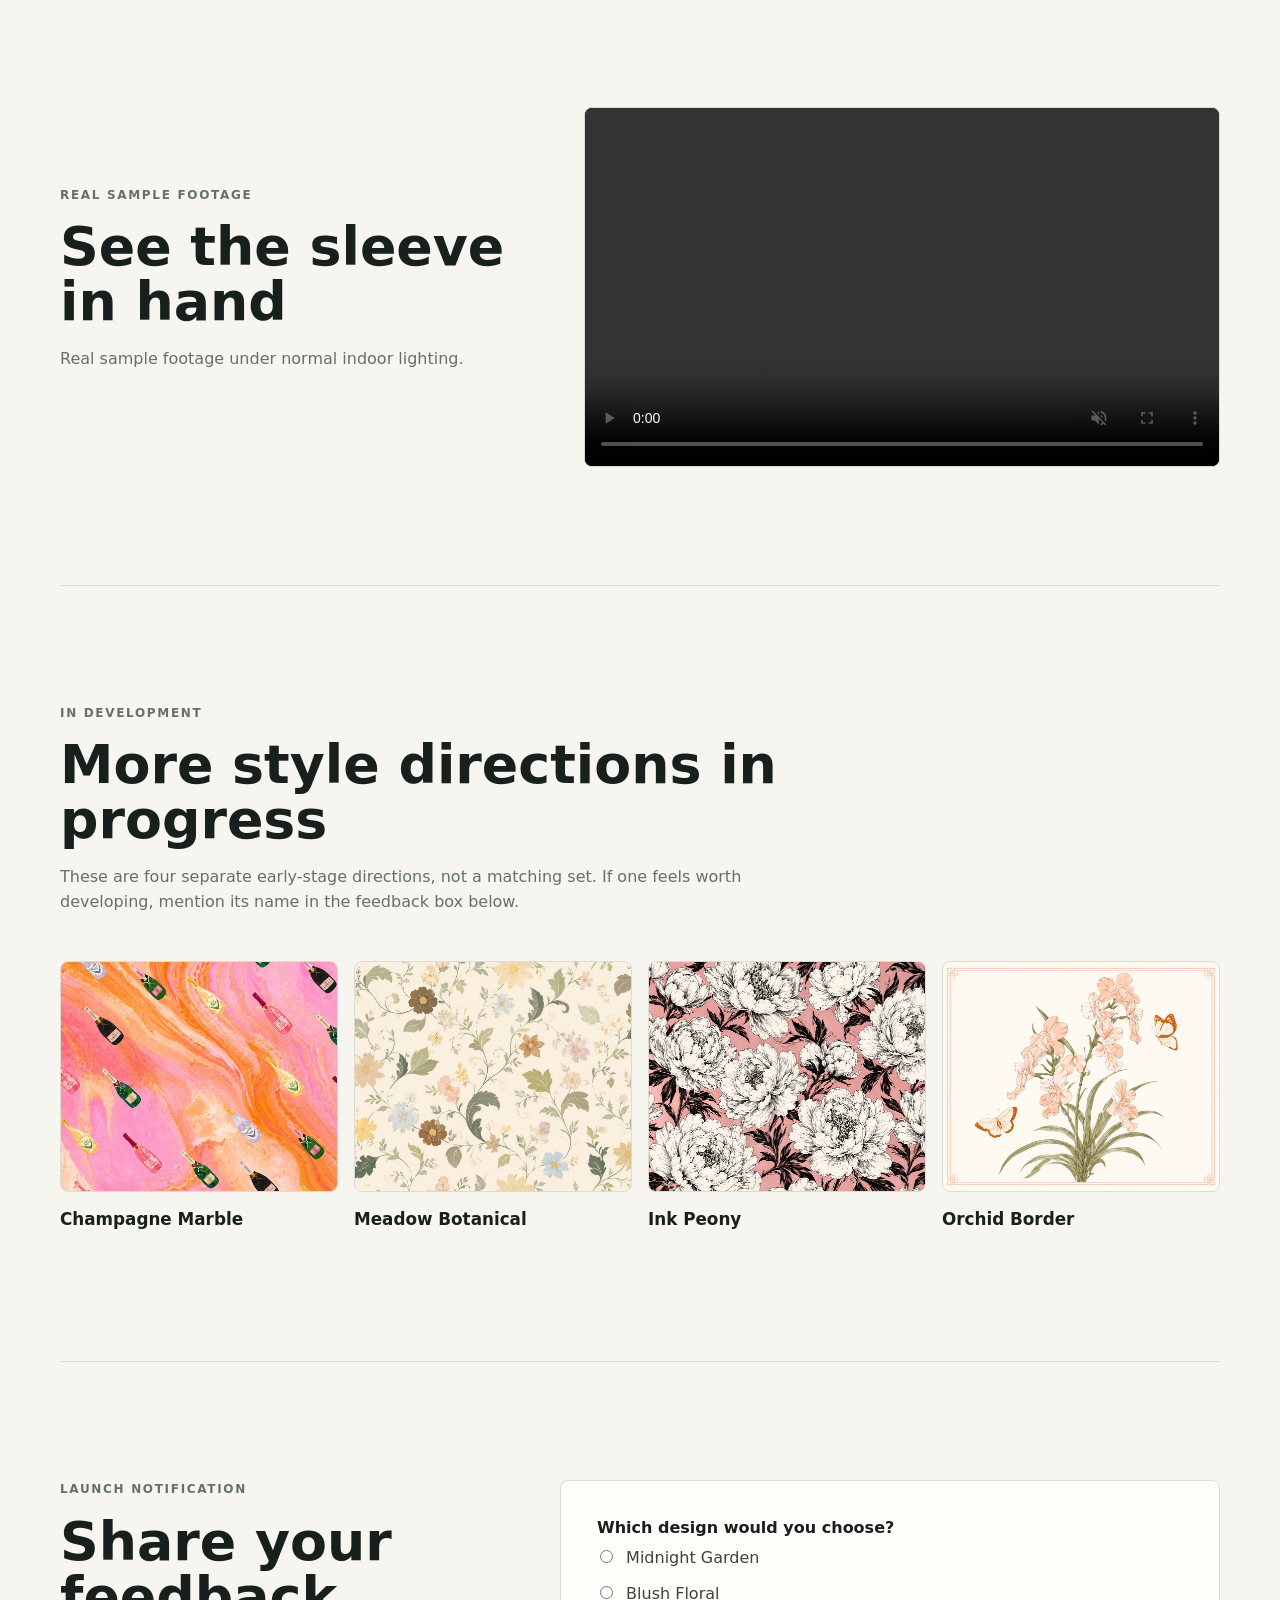
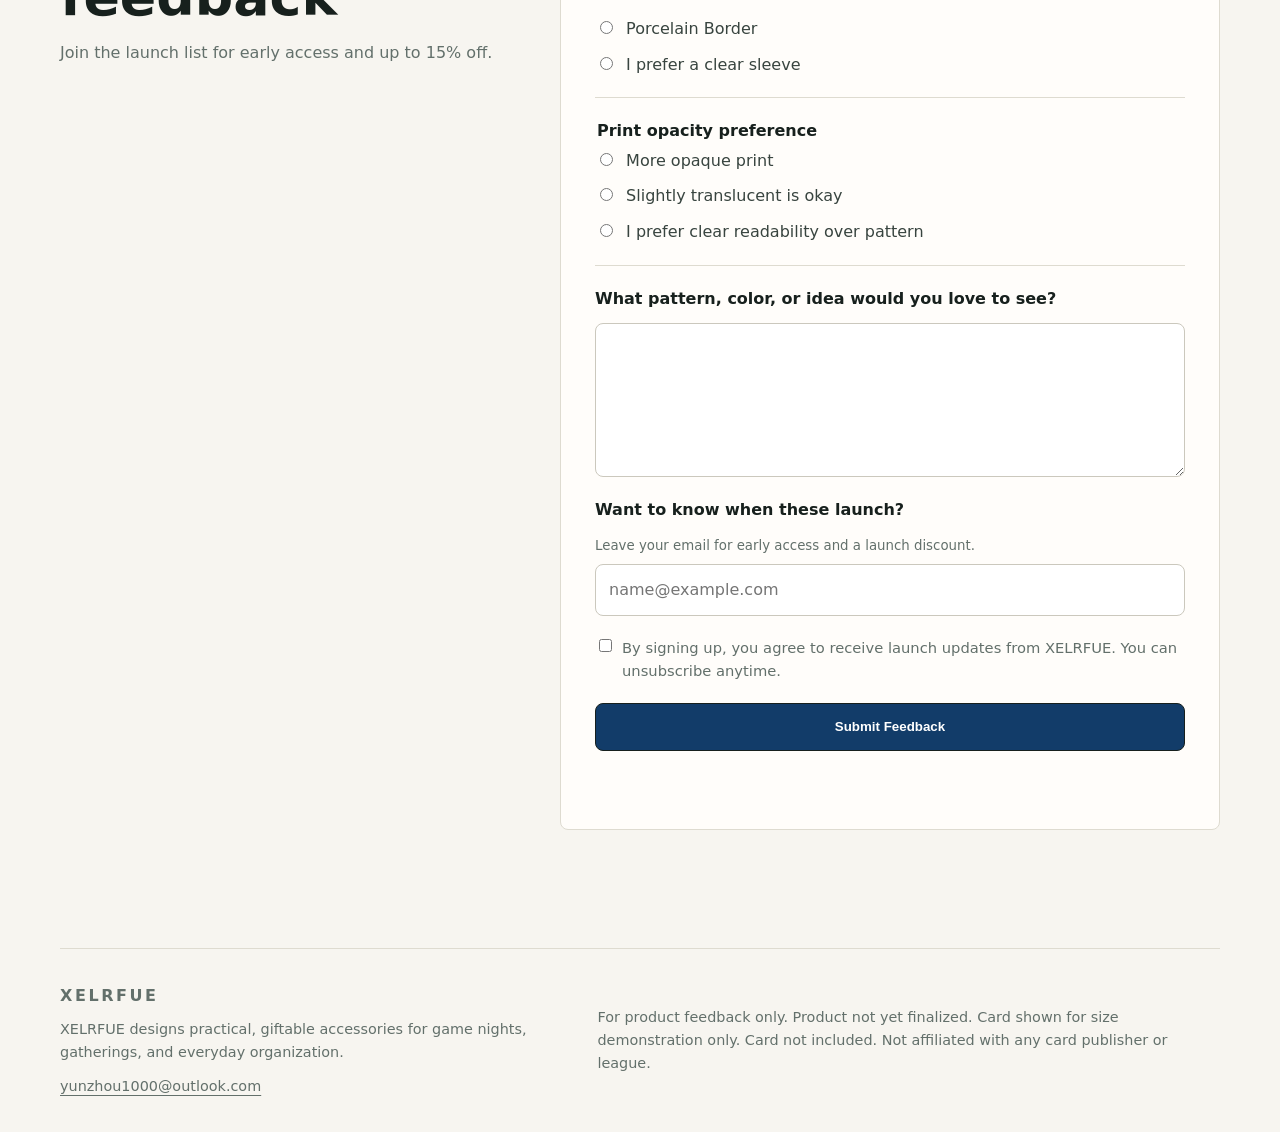
==== commit a240f648: "Add in-development style directions" ====
--- a/mahjong-preview/index.html
+++ b/mahjong-preview/index.html
@@ -161,6 +161,34 @@
         </video>
       </section>
 
+      <section class="section more-ideas">
+        <div class="section-heading">
+          <p class="eyebrow">In development</p>
+          <h2>More style directions in progress</h2>
+          <p>
+            These are four separate early-stage directions, not a matching set. If one feels worth developing, mention its name in the feedback box below.
+          </p>
+        </div>
+        <div class="idea-strip" aria-label="In-development style directions">
+          <article class="idea-card">
+            <img src="assets/pending/champagne-marble.jpg" alt="Champagne bottle pattern on pink and orange marble artwork" />
+            <h3>Champagne Marble</h3>
+          </article>
+          <article class="idea-card">
+            <img src="assets/pending/meadow-botanical.jpg" alt="Soft meadow botanical floral pattern on a light background" />
+            <h3>Meadow Botanical</h3>
+          </article>
+          <article class="idea-card">
+            <img src="assets/pending/ink-peony.jpg" alt="Black and white peony illustration pattern on pink background" />
+            <h3>Ink Peony</h3>
+          </article>
+          <article class="idea-card">
+            <img src="assets/pending/orchid-border.jpg" alt="Orchid and butterfly border artwork on a light background" />
+            <h3>Orchid Border</h3>
+          </article>
+        </div>
+      </section>
+
       <section id="feedback" class="section feedback-section">
         <div class="section-heading">
           <p class="eyebrow">Launch notification</p>
@@ -203,21 +231,6 @@
           <button class="button primary" type="submit">Submit Feedback</button>
           <p class="form-status" id="form-status" role="status" aria-live="polite"></p>
         </form>
-      </section>
-
-      <section class="section more-ideas">
-        <div class="section-heading">
-          <p class="eyebrow">More ideas</p>
-          <h2>Detail ideas under consideration</h2>
-          <p>
-            The three directions can be refined into different colorways and subject matter. We're especially interested in whether players prefer decorative borders, full-background artwork, or clear sleeves.
-          </p>
-        </div>
-        <div class="idea-strip" aria-label="Additional pattern ideas">
-          <img src="assets/web/porcelain-blue-border.jpg" alt="Blue porcelain border idea" />
-          <img src="assets/web/blush-magnolia.jpg" alt="Magnolia floral idea" />
-          <img src="assets/web/midnight-koi.jpg" alt="Midnight koi idea" />
-        </div>
       </section>
     </main>
 
--- a/mahjong-preview/mahjong-preview.css
+++ b/mahjong-preview/mahjong-preview.css
@@ -498,16 +498,24 @@
 
 .idea-strip {
   display: grid;
-  grid-template-columns: repeat(3, minmax(0, 1fr));
-  gap: 14px;
+  grid-template-columns: repeat(4, minmax(0, 1fr));
+  gap: 16px;
+}
+
+.idea-card {
+  min-width: 0;
+}
+
+.idea-card h3 {
+  margin-top: 14px;
+  font-size: 1.05rem;
 }
 
 .idea-strip img {
   width: 100%;
-  min-height: 230px;
-  aspect-ratio: 4 / 3;
+  aspect-ratio: 6 / 5;
   display: block;
-  object-fit: contain;
+  object-fit: cover;
   object-position: center;
   background: var(--card);
   border: 1px solid var(--line);
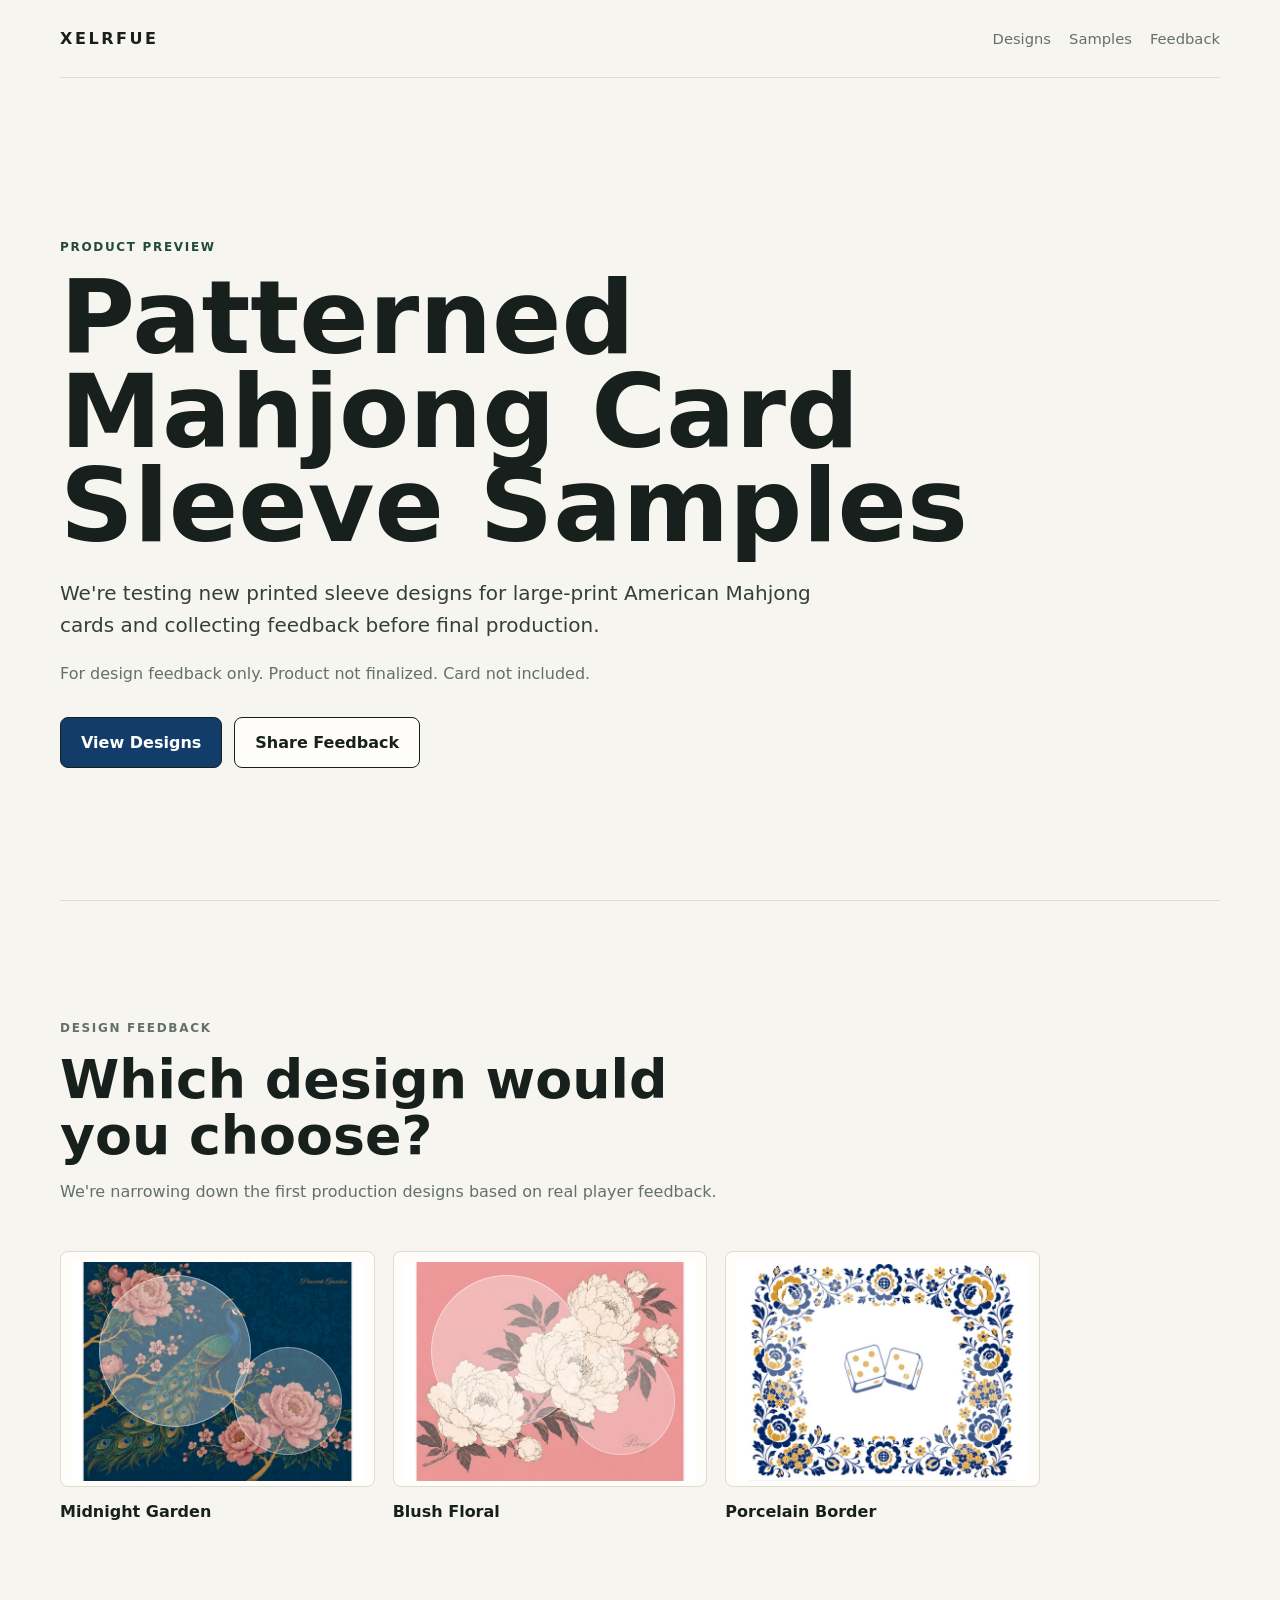
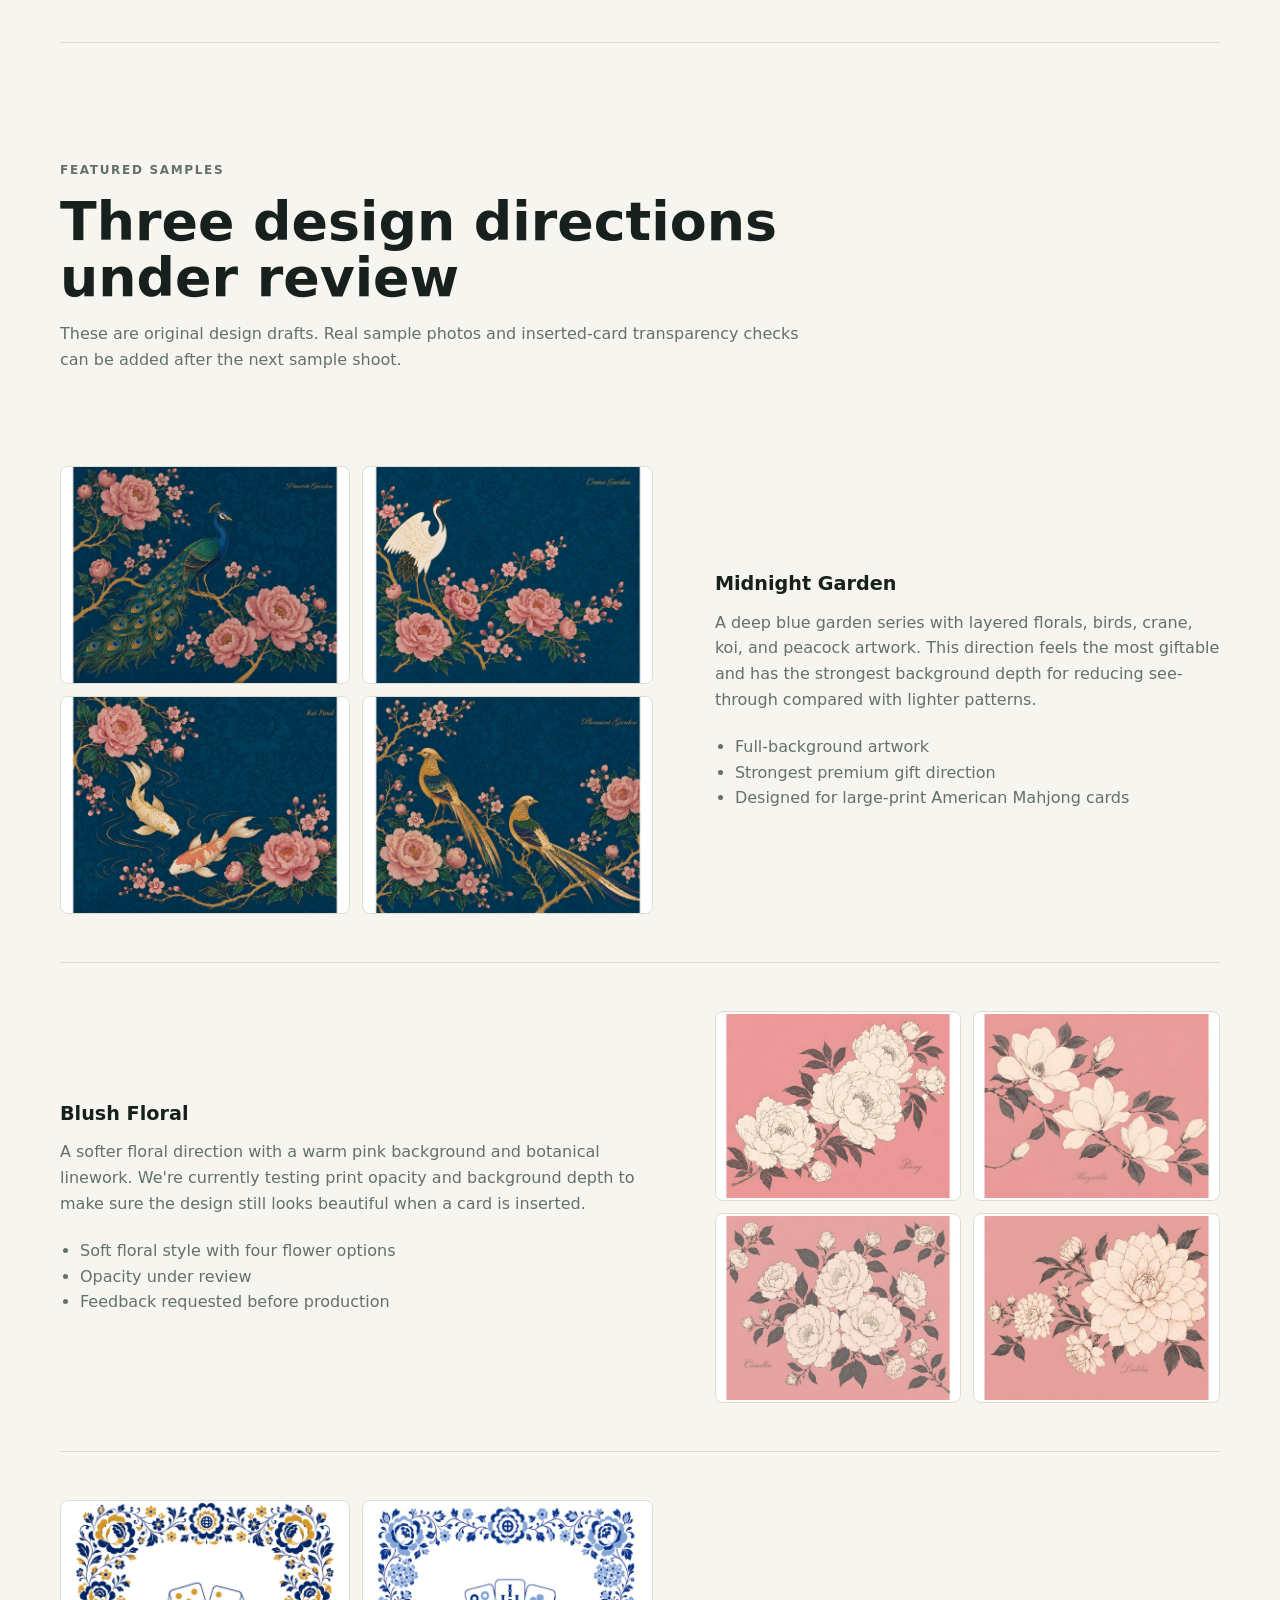
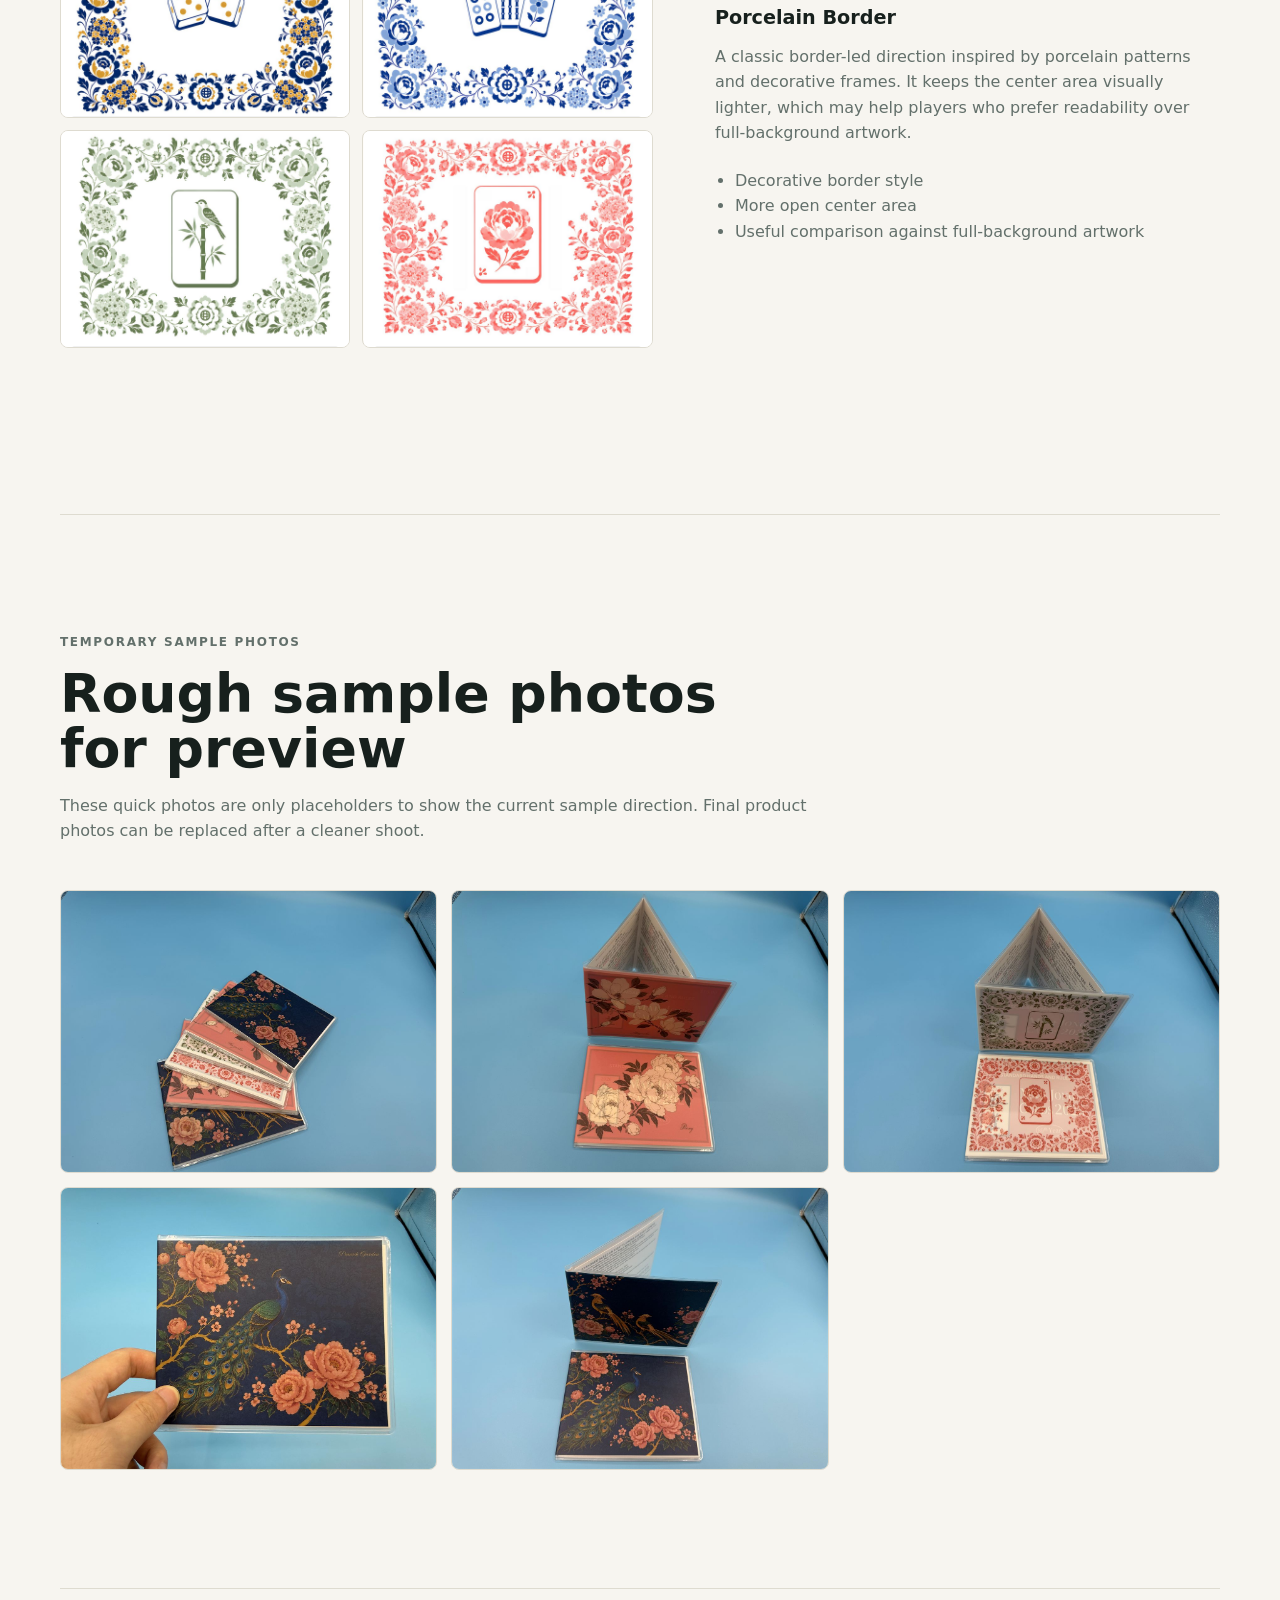
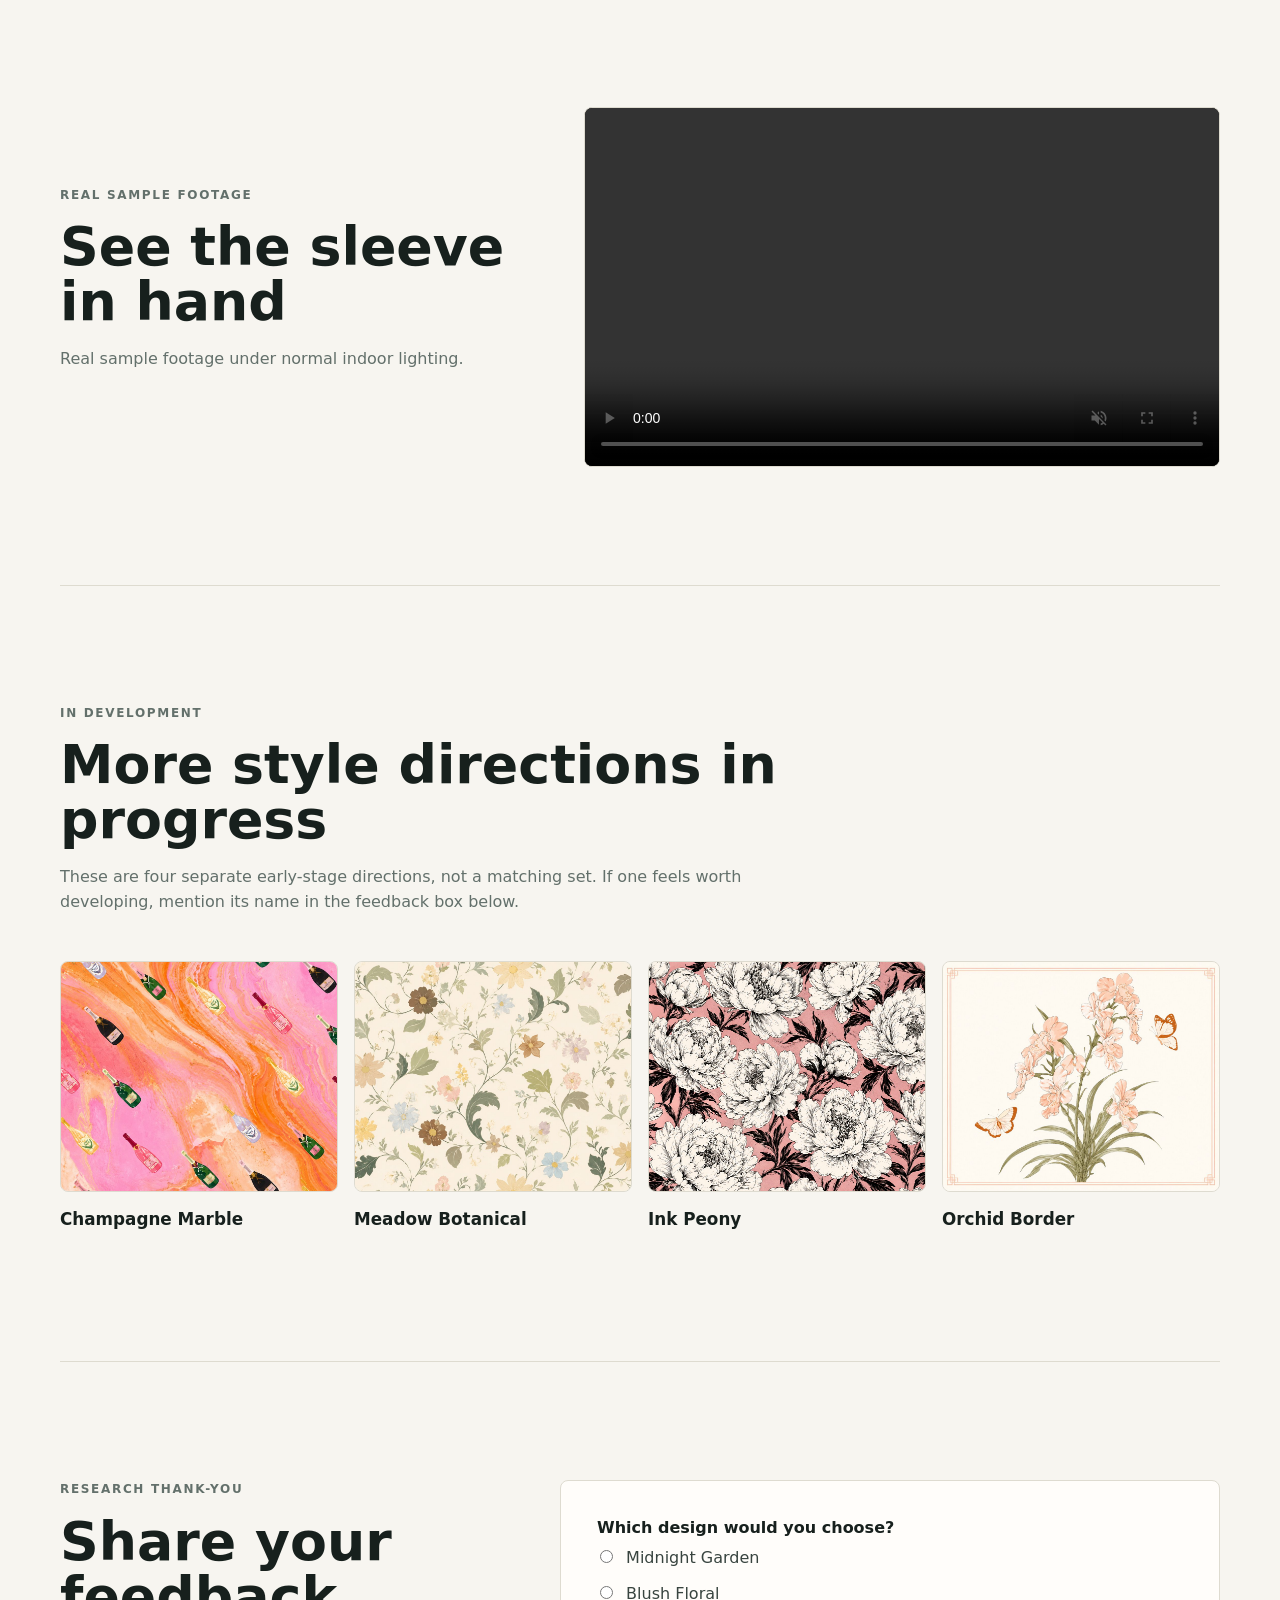
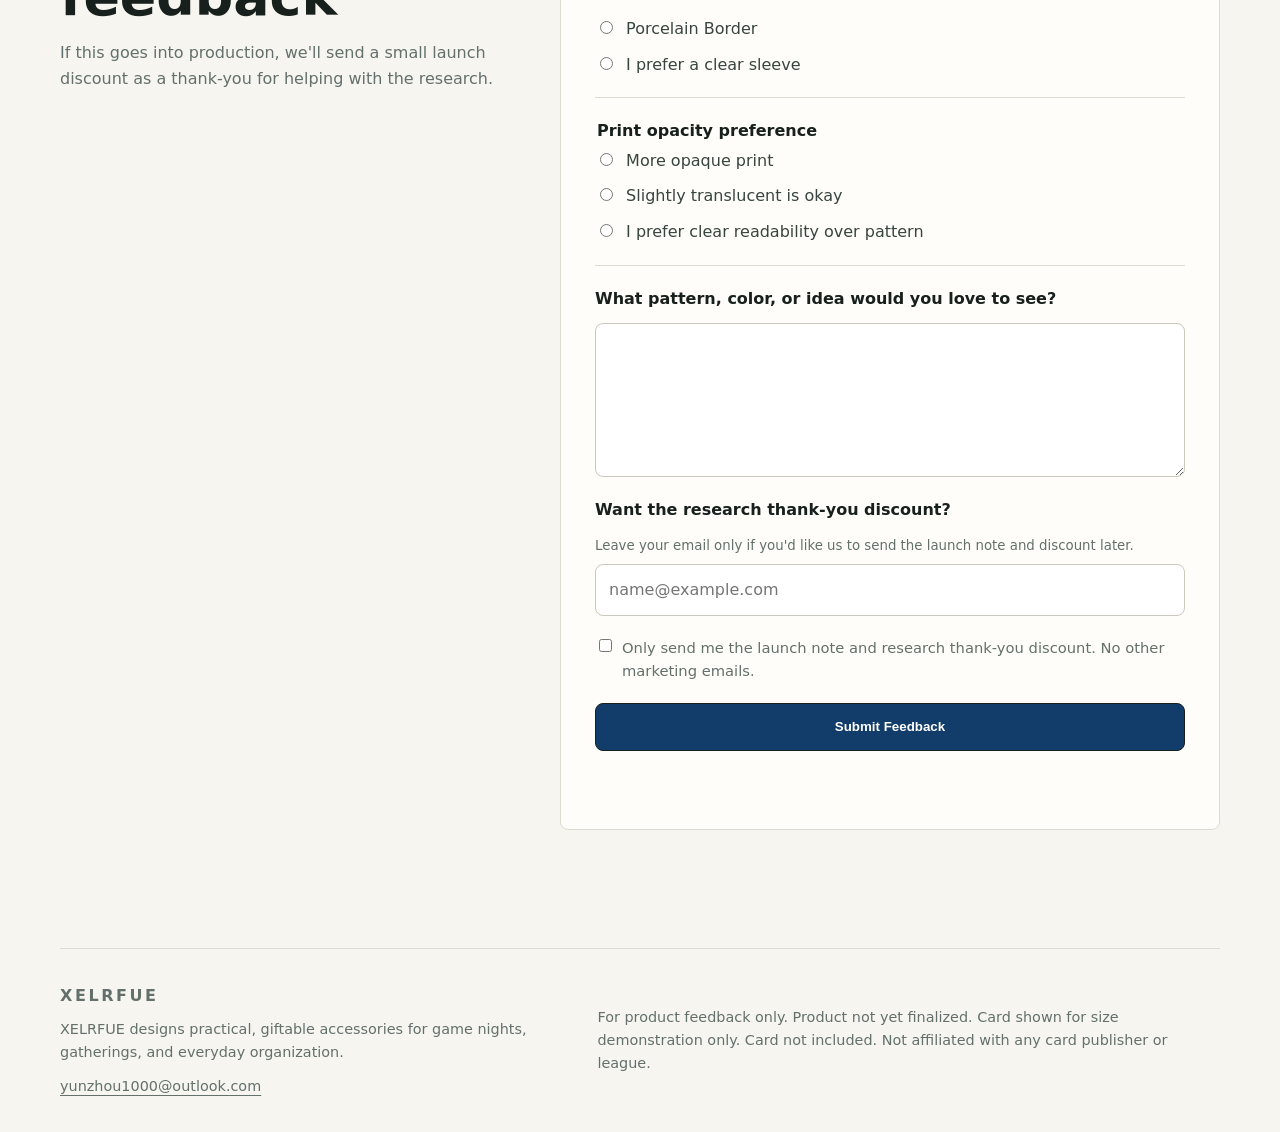
==== commit 82e04d26: "Soften feedback email opt-in copy" ====
--- a/mahjong-preview/index.html
+++ b/mahjong-preview/index.html
@@ -191,9 +191,9 @@
 
       <section id="feedback" class="section feedback-section">
         <div class="section-heading">
-          <p class="eyebrow">Launch notification</p>
+          <p class="eyebrow">Research thank-you</p>
           <h2>Share your feedback</h2>
-          <p>Join the launch list for early access and up to 15% off.</p>
+          <p>If this goes into production, we'll send a small launch discount as a thank-you for helping with the research.</p>
         </div>
 
         <form class="feedback-form" id="feedback-form">
@@ -218,14 +218,14 @@
           </label>
 
           <label class="field">
-            <span>Want to know when these launch?</span>
-            <small>Leave your email for early access and a launch discount.</small>
+            <span>Want the research thank-you discount?</span>
+            <small>Leave your email only if you'd like us to send the launch note and discount later.</small>
             <input type="email" name="email" autocomplete="email" placeholder="name@example.com" />
           </label>
 
           <label class="consent">
             <input type="checkbox" name="emailConsent" value="yes" />
-            <span>By signing up, you agree to receive launch updates from XELRFUE. You can unsubscribe anytime.</span>
+            <span>Only send me the launch note and research thank-you discount. No other marketing emails.</span>
           </label>
 
           <button class="button primary" type="submit">Submit Feedback</button>
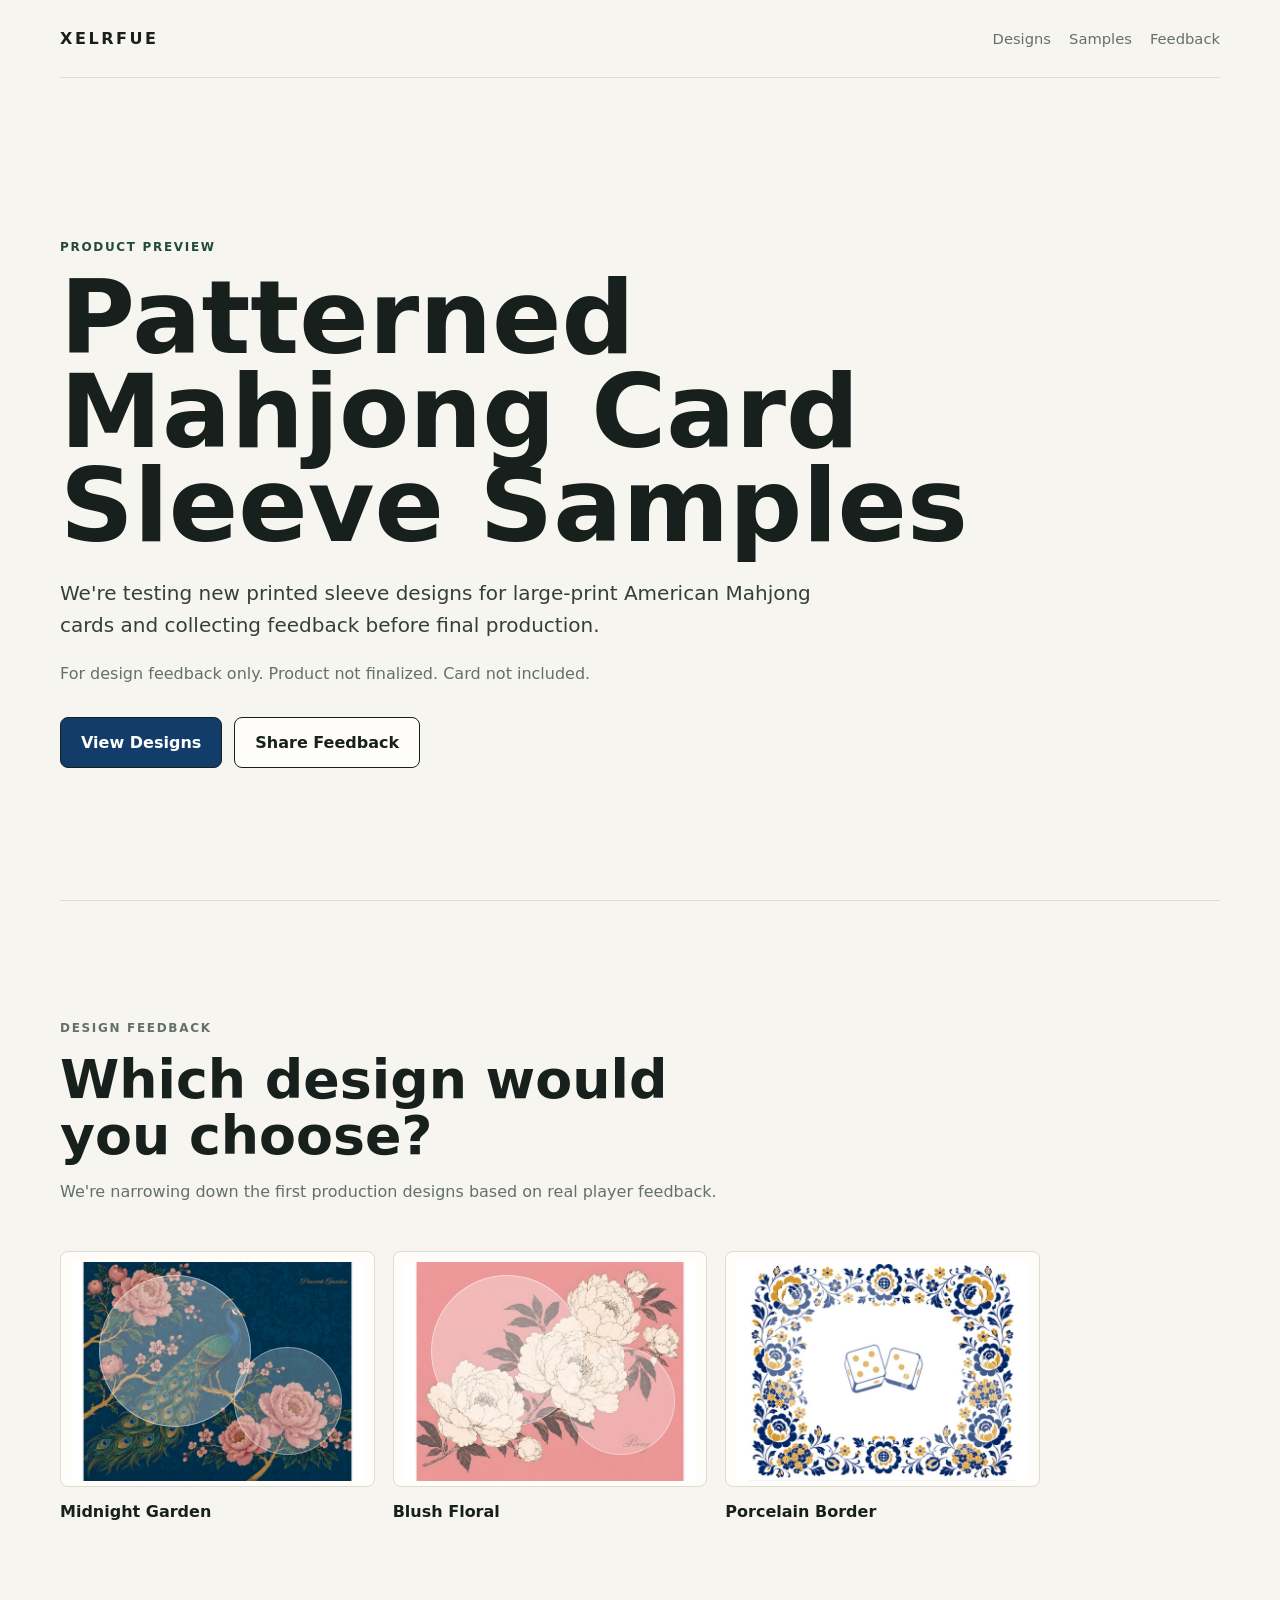
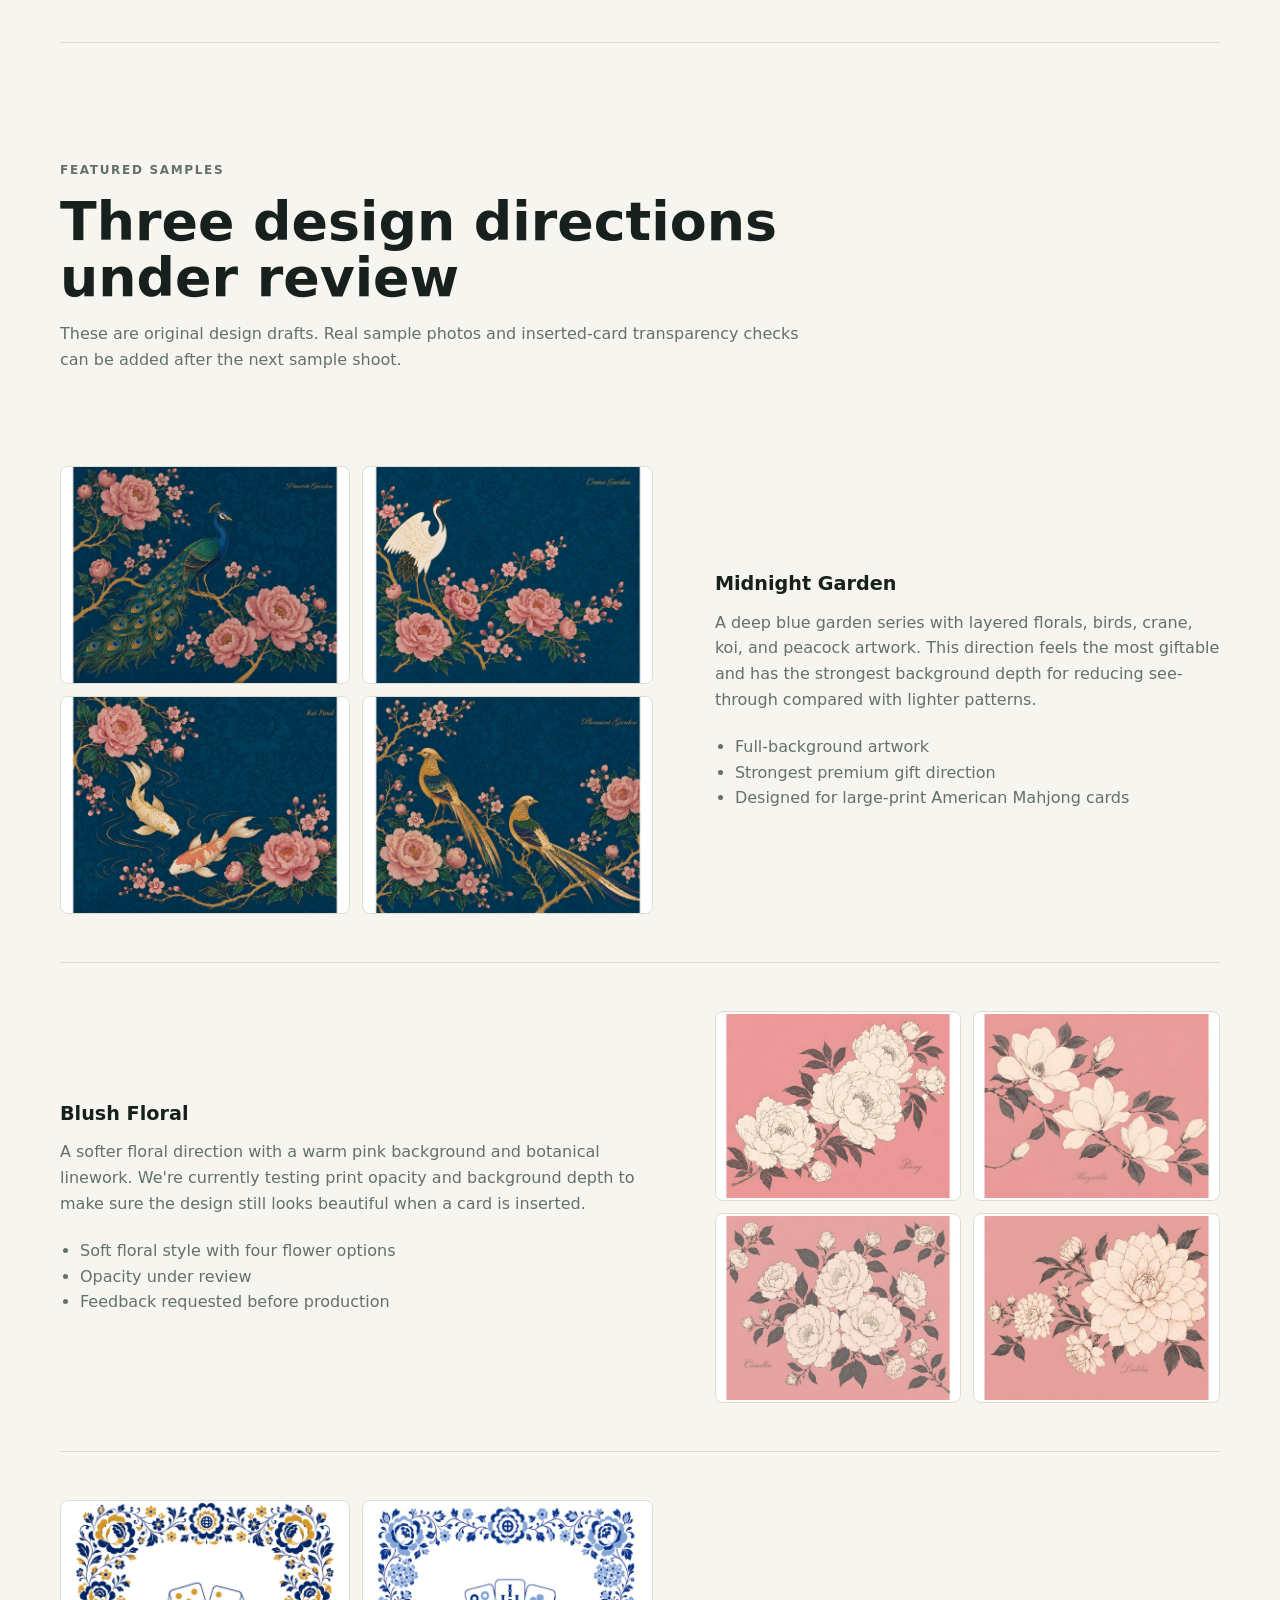
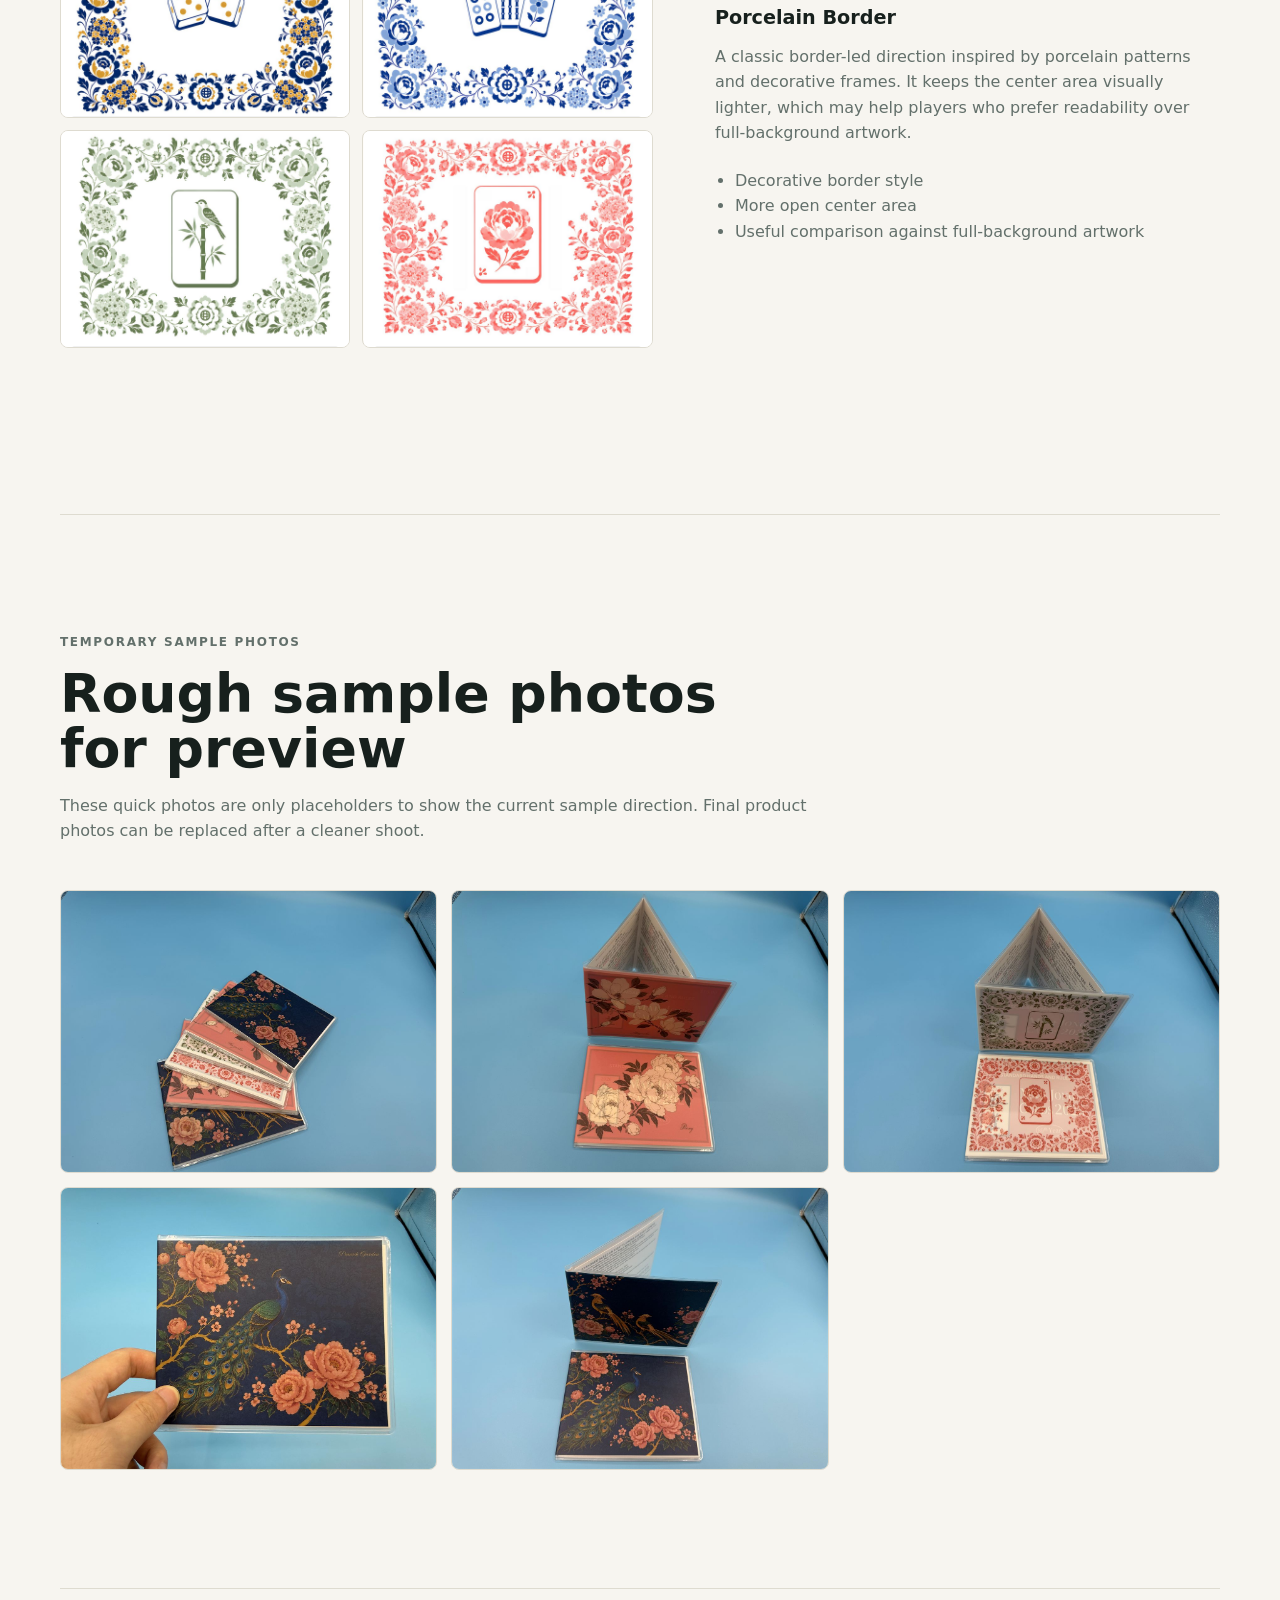
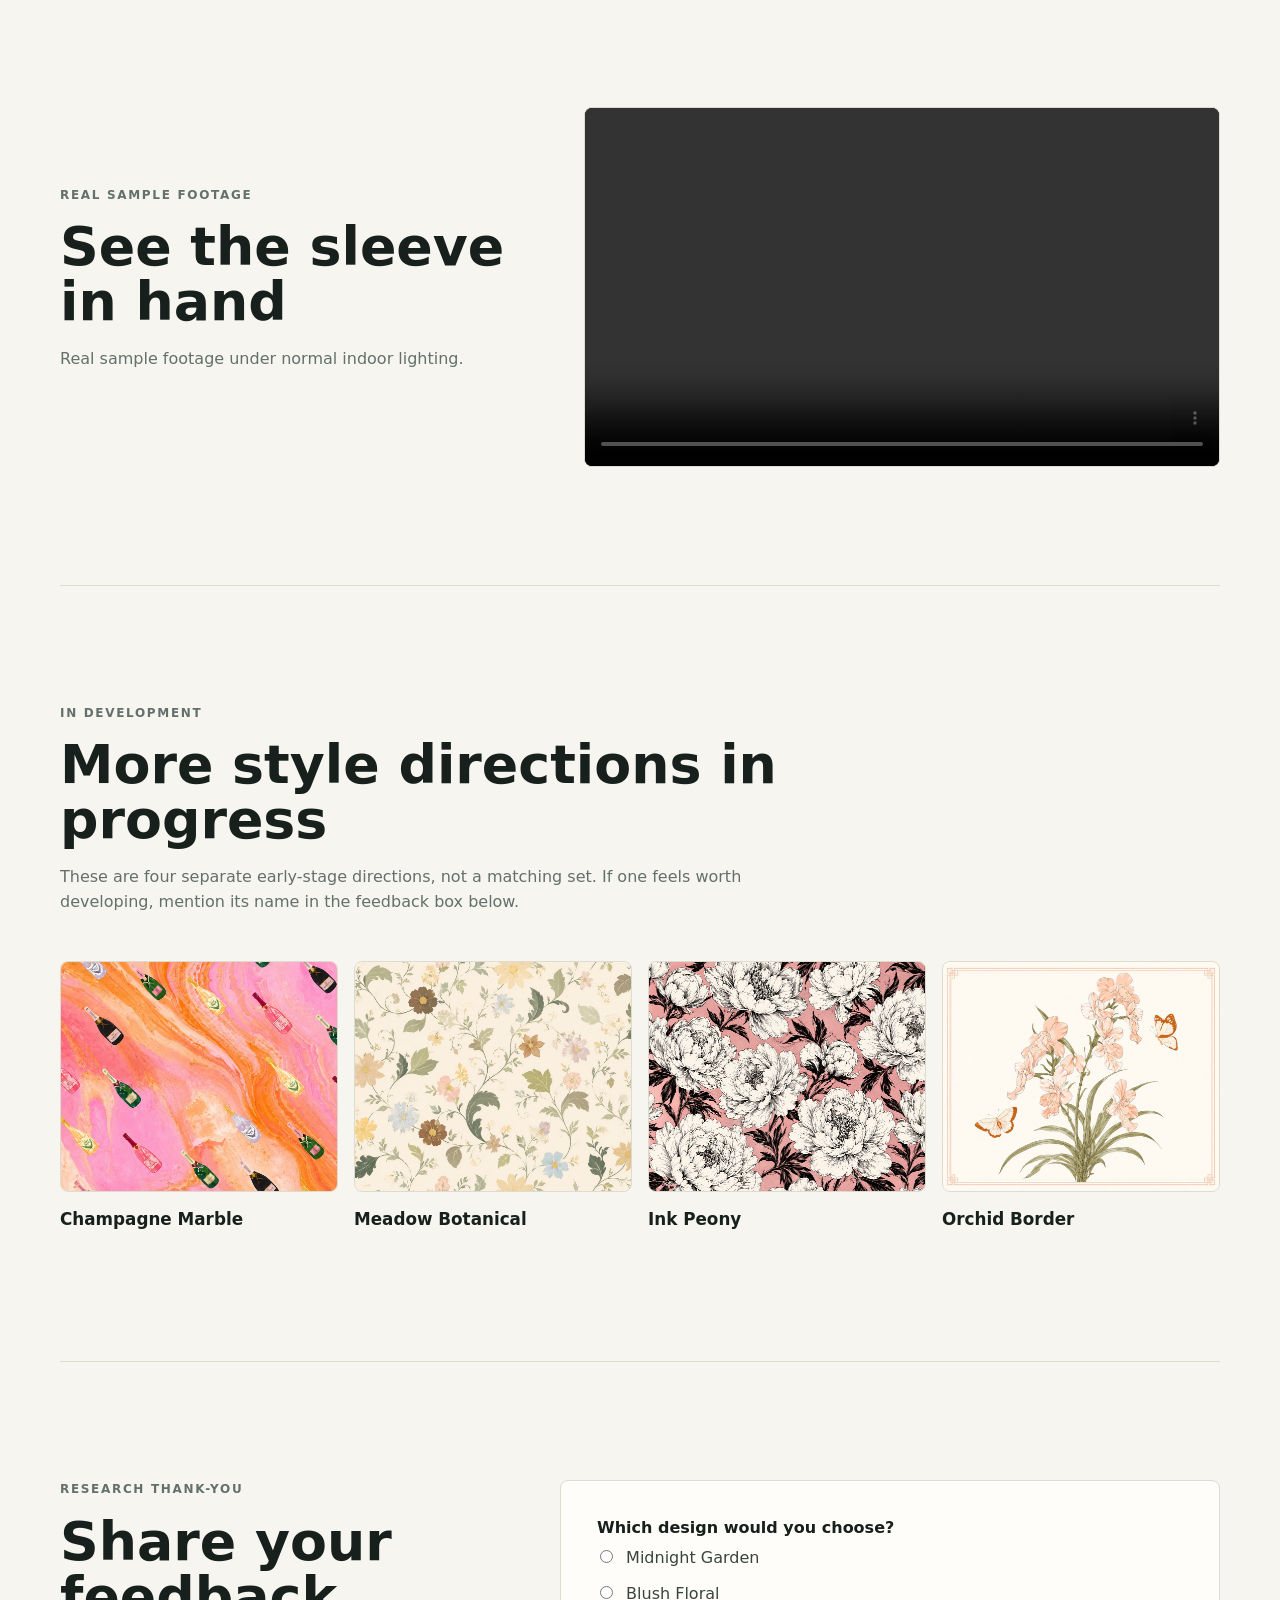
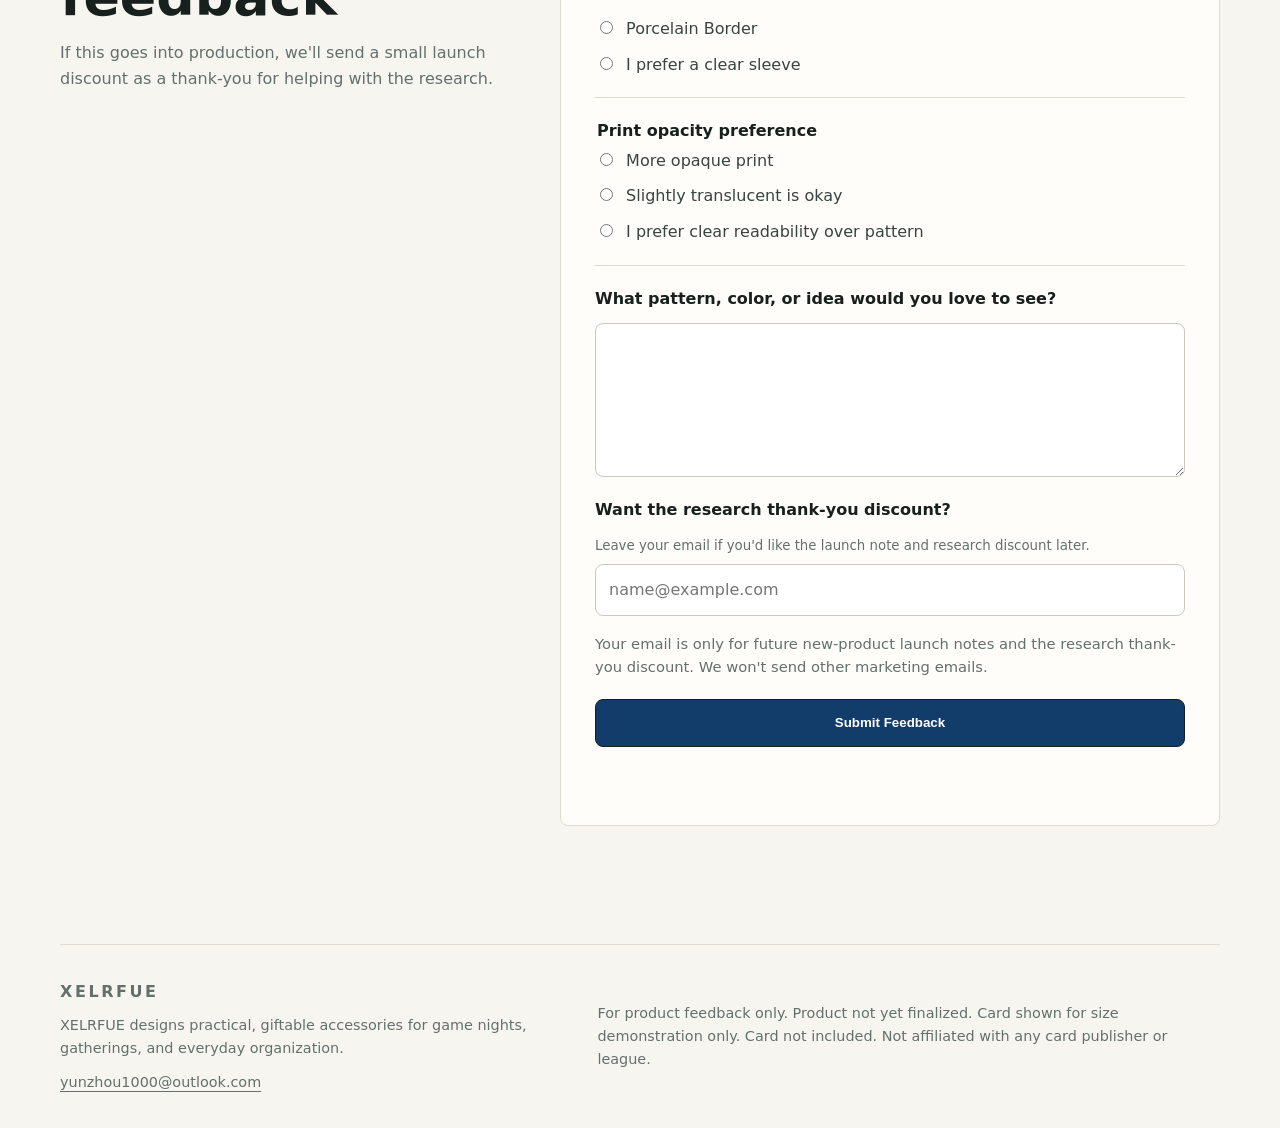
==== commit 13fc4fee: "Add image lightbox and simplify email note" ====
--- a/mahjong-preview/index.html
+++ b/mahjong-preview/index.html
@@ -219,14 +219,11 @@
 
           <label class="field">
             <span>Want the research thank-you discount?</span>
-            <small>Leave your email only if you'd like us to send the launch note and discount later.</small>
+            <small>Leave your email if you'd like the launch note and research discount later.</small>
             <input type="email" name="email" autocomplete="email" placeholder="name@example.com" />
           </label>
 
-          <label class="consent">
-            <input type="checkbox" name="emailConsent" value="yes" />
-            <span>Only send me the launch note and research thank-you discount. No other marketing emails.</span>
-          </label>
+          <p class="email-note">Your email is only for future new-product launch notes and the research thank-you discount. We won't send other marketing emails.</p>
 
           <button class="button primary" type="submit">Submit Feedback</button>
           <p class="form-status" id="form-status" role="status" aria-live="polite"></p>
--- a/mahjong-preview/mahjong-preview.css
+++ b/mahjong-preview/mahjong-preview.css
@@ -36,6 +36,10 @@
   max-width: 100%;
 }
 
+body.lightbox-open {
+  overflow: hidden;
+}
+
 .site-header,
 main,
 .footer {
@@ -230,6 +234,7 @@
   content: "";
   position: absolute;
   border-radius: 999px;
+  pointer-events: none;
 }
 
 .design-frame::before,
@@ -450,8 +455,7 @@
   color: #38443f;
 }
 
-input[type="radio"],
-input[type="checkbox"] {
+input[type="radio"] {
   margin-right: 8px;
   accent-color: var(--blue);
 }
@@ -477,10 +481,8 @@
   resize: vertical;
 }
 
-.consent {
-  display: flex;
-  align-items: flex-start;
-  gap: 2px;
+.email-note {
+  margin: -4px 0 0;
   color: var(--muted);
   font-size: 0.92rem;
 }
@@ -520,6 +522,55 @@
   background: var(--card);
   border: 1px solid var(--line);
   border-radius: 8px;
+}
+
+.zoomable-image {
+  cursor: zoom-in;
+}
+
+.zoomable-image:focus-visible {
+  outline: 3px solid var(--blue);
+  outline-offset: 4px;
+}
+
+.image-lightbox {
+  position: fixed;
+  inset: 0;
+  z-index: 20;
+  display: grid;
+  place-items: center;
+  padding: clamp(18px, 4vw, 44px);
+  background: rgba(13, 18, 17, 0.82);
+}
+
+.image-lightbox[hidden] {
+  display: none;
+}
+
+.image-lightbox img {
+  width: auto;
+  max-width: min(100%, 1280px);
+  max-height: min(84vh, 900px);
+  display: block;
+  object-fit: contain;
+  background: var(--card);
+  border-radius: 8px;
+  box-shadow: 0 24px 80px rgba(0, 0, 0, 0.34);
+}
+
+.lightbox-close {
+  position: absolute;
+  top: clamp(14px, 3vw, 28px);
+  right: clamp(14px, 3vw, 28px);
+  min-height: 42px;
+  padding: 9px 14px;
+  color: var(--ink);
+  background: var(--card);
+  border: 1px solid var(--line);
+  border-radius: 8px;
+  font: inherit;
+  font-weight: 780;
+  cursor: pointer;
 }
 
 .border-idea {
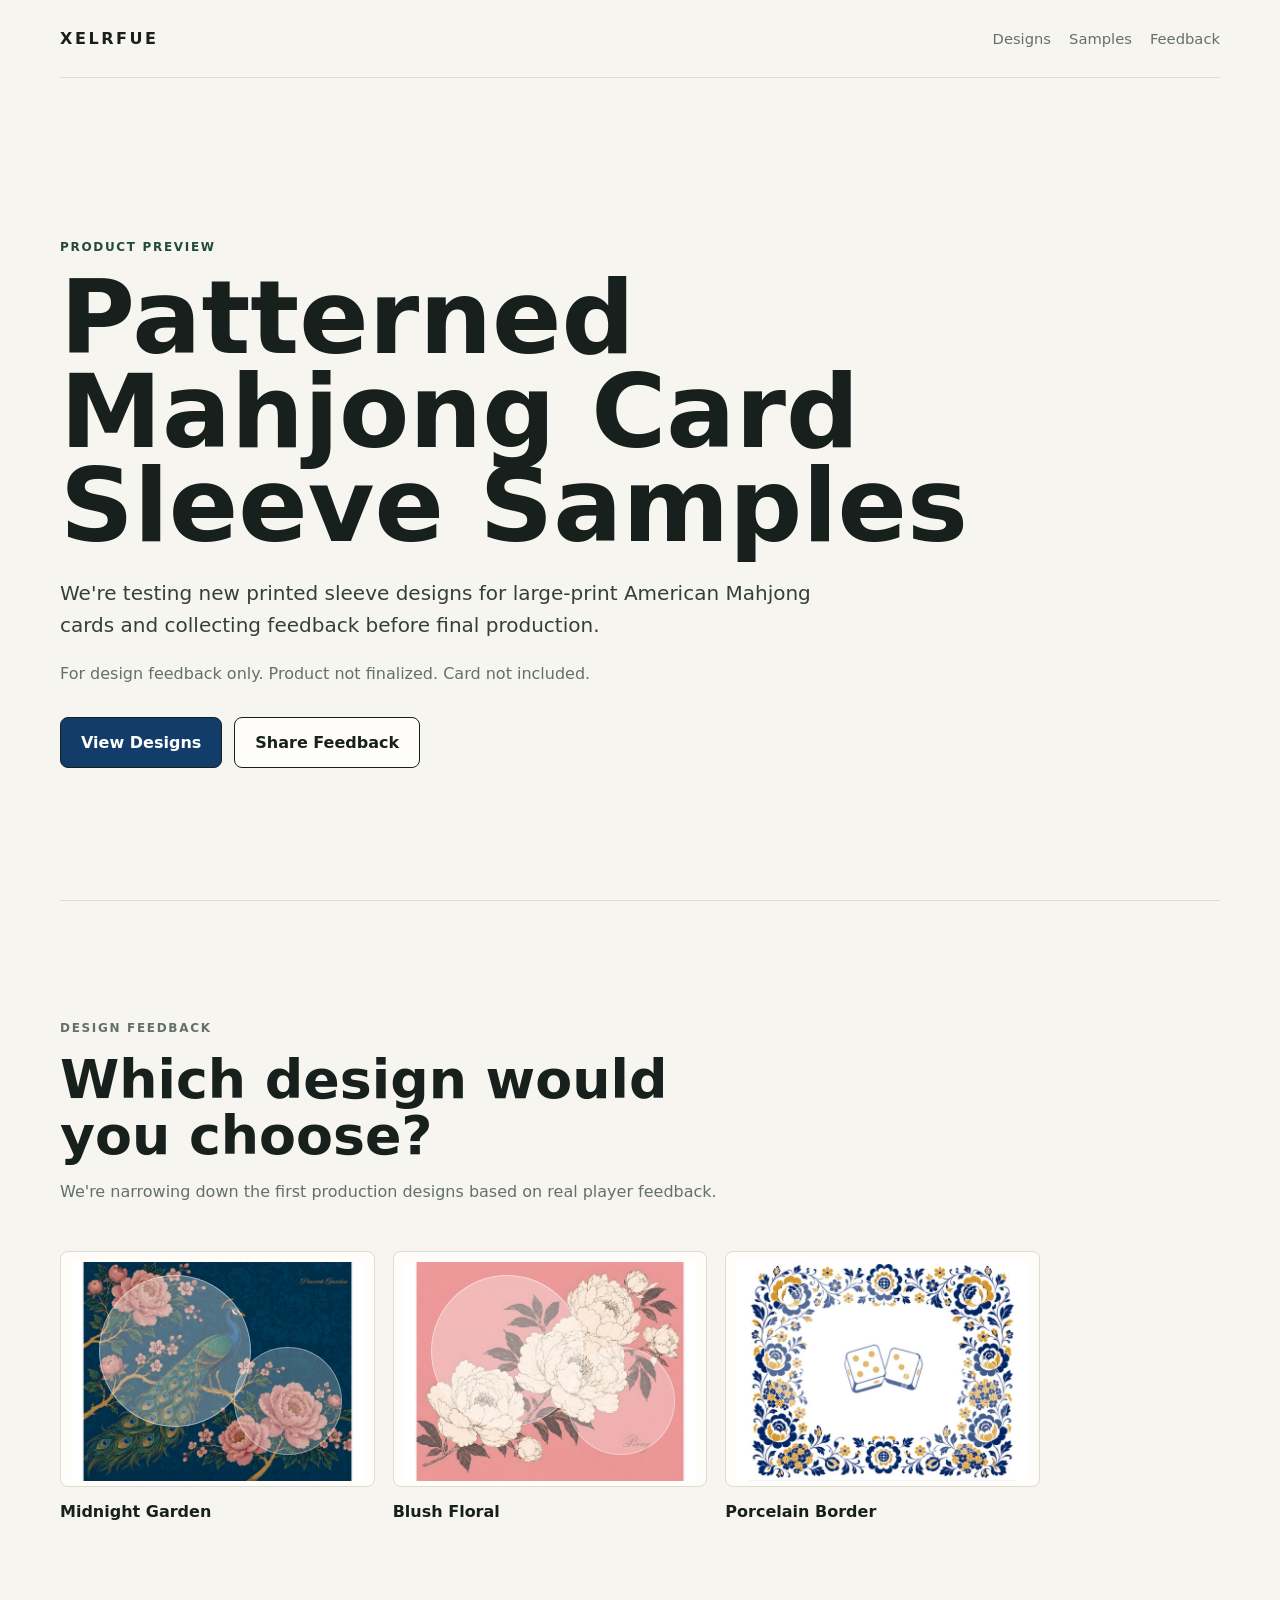
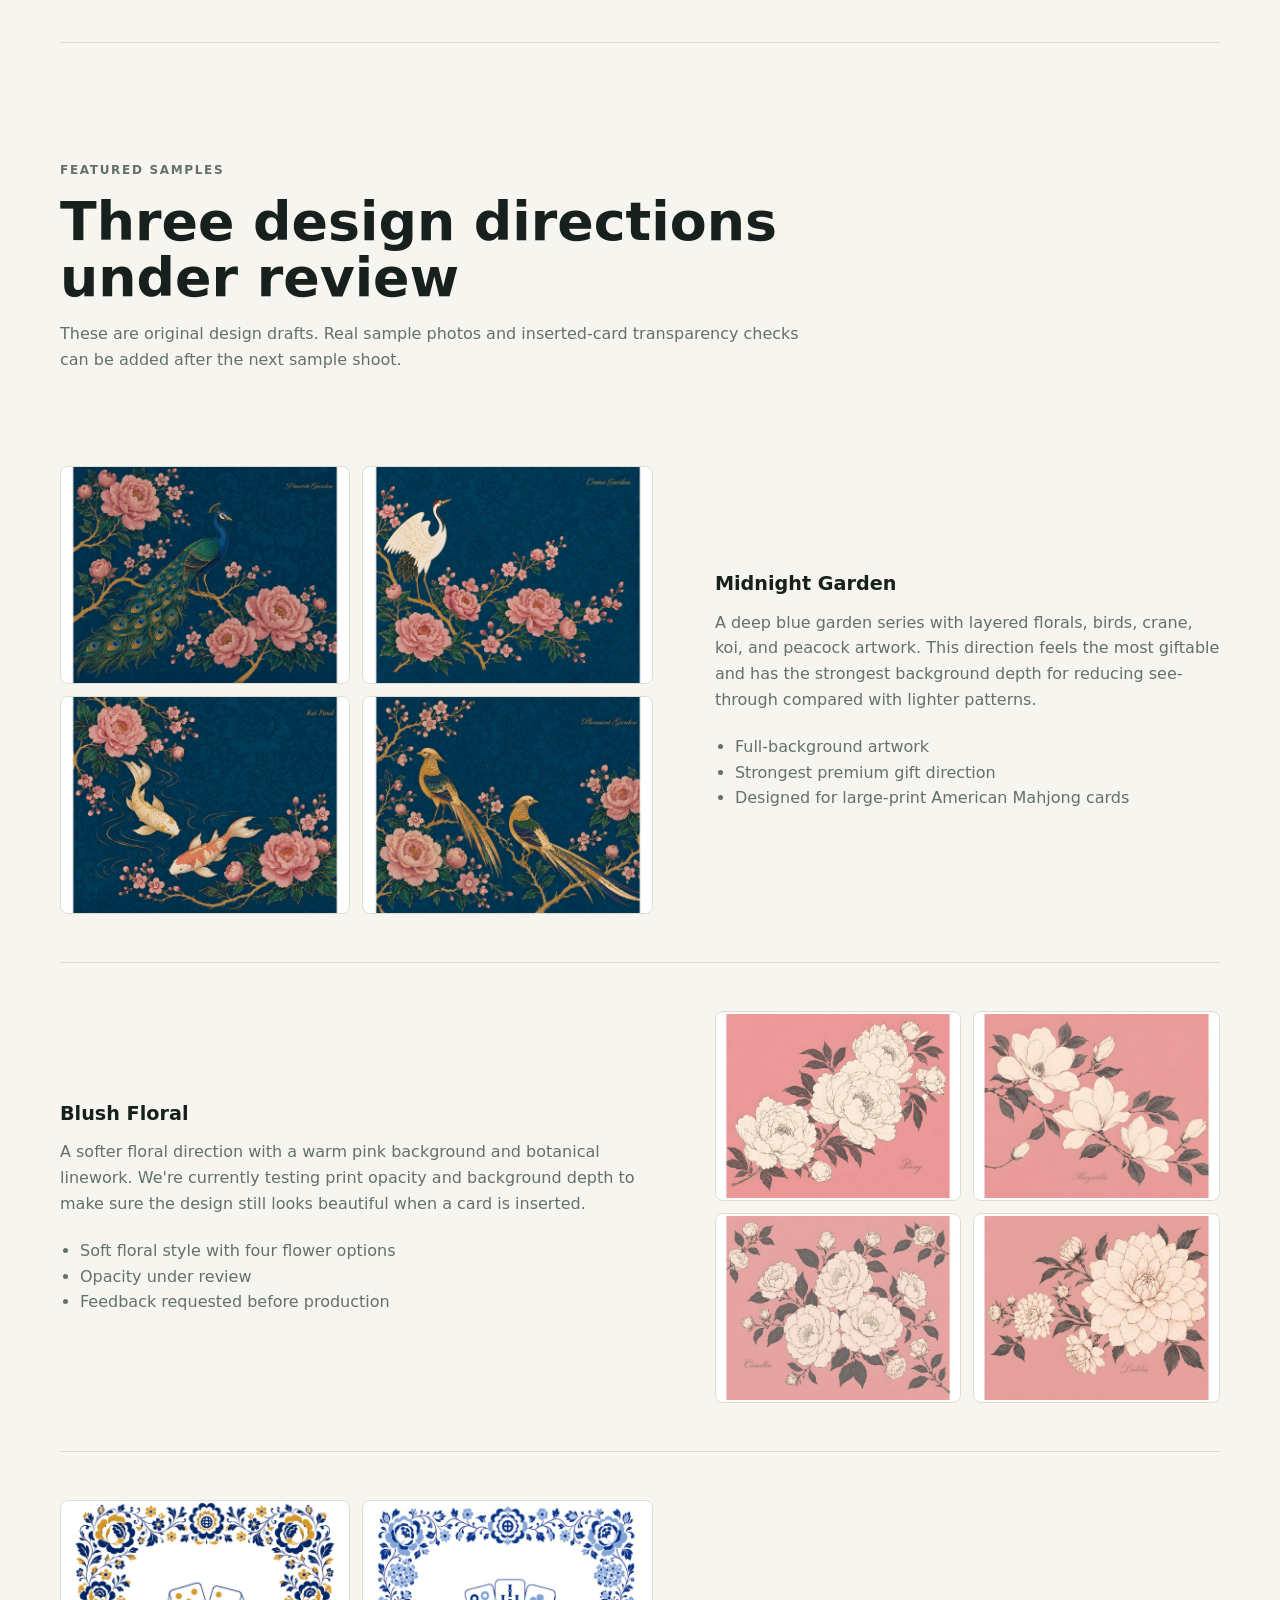
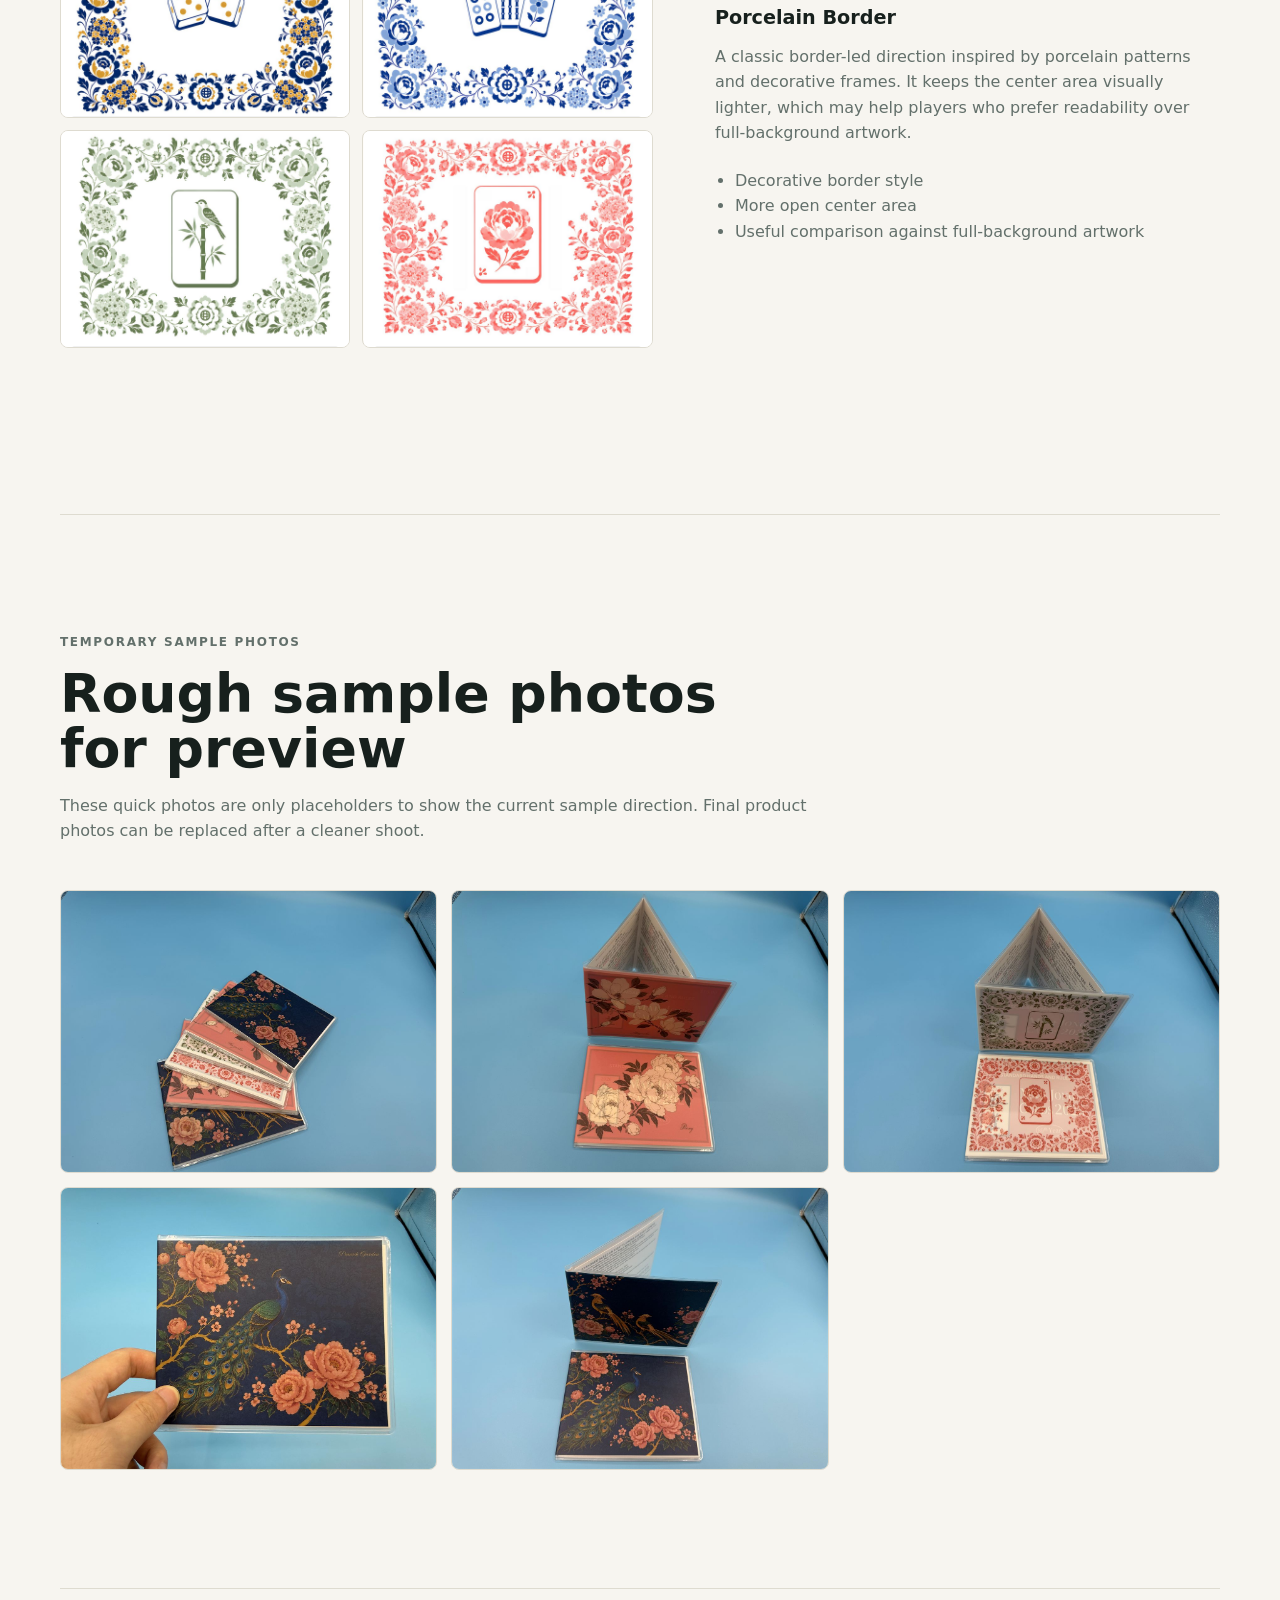
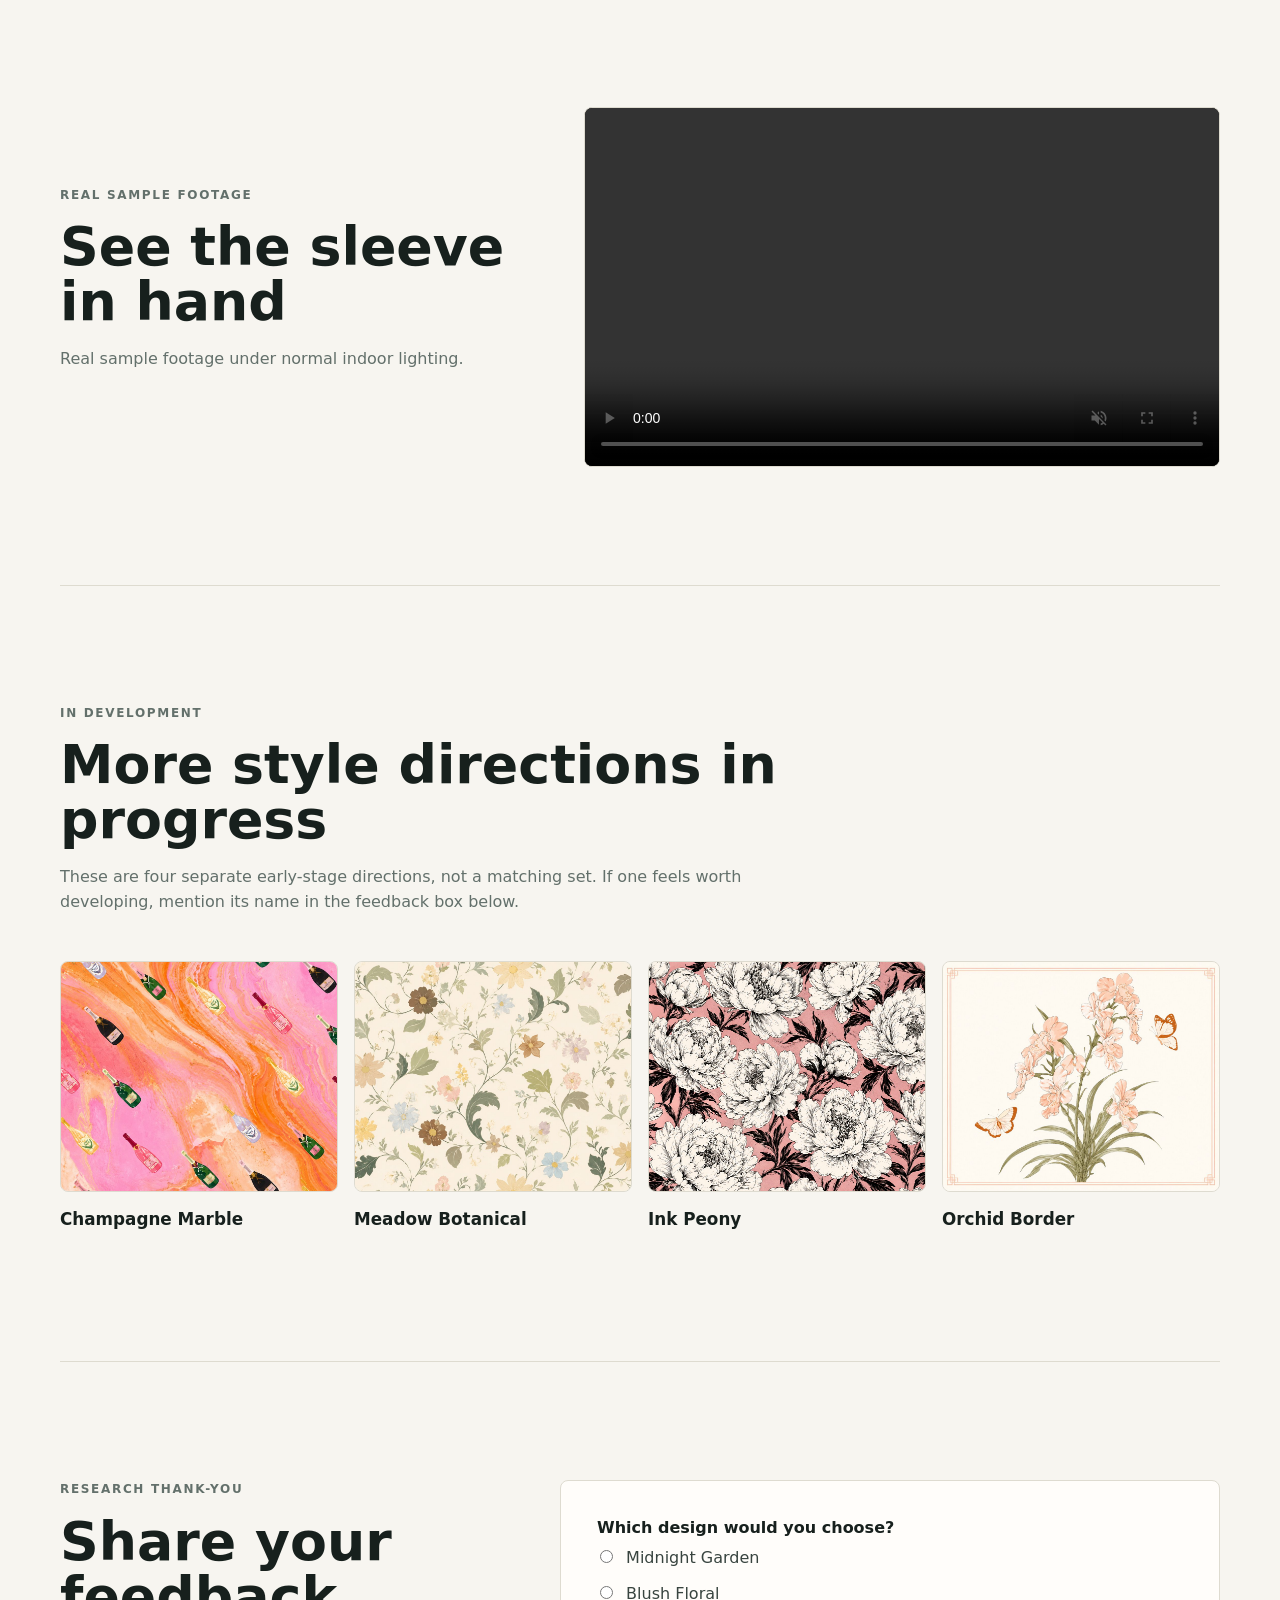
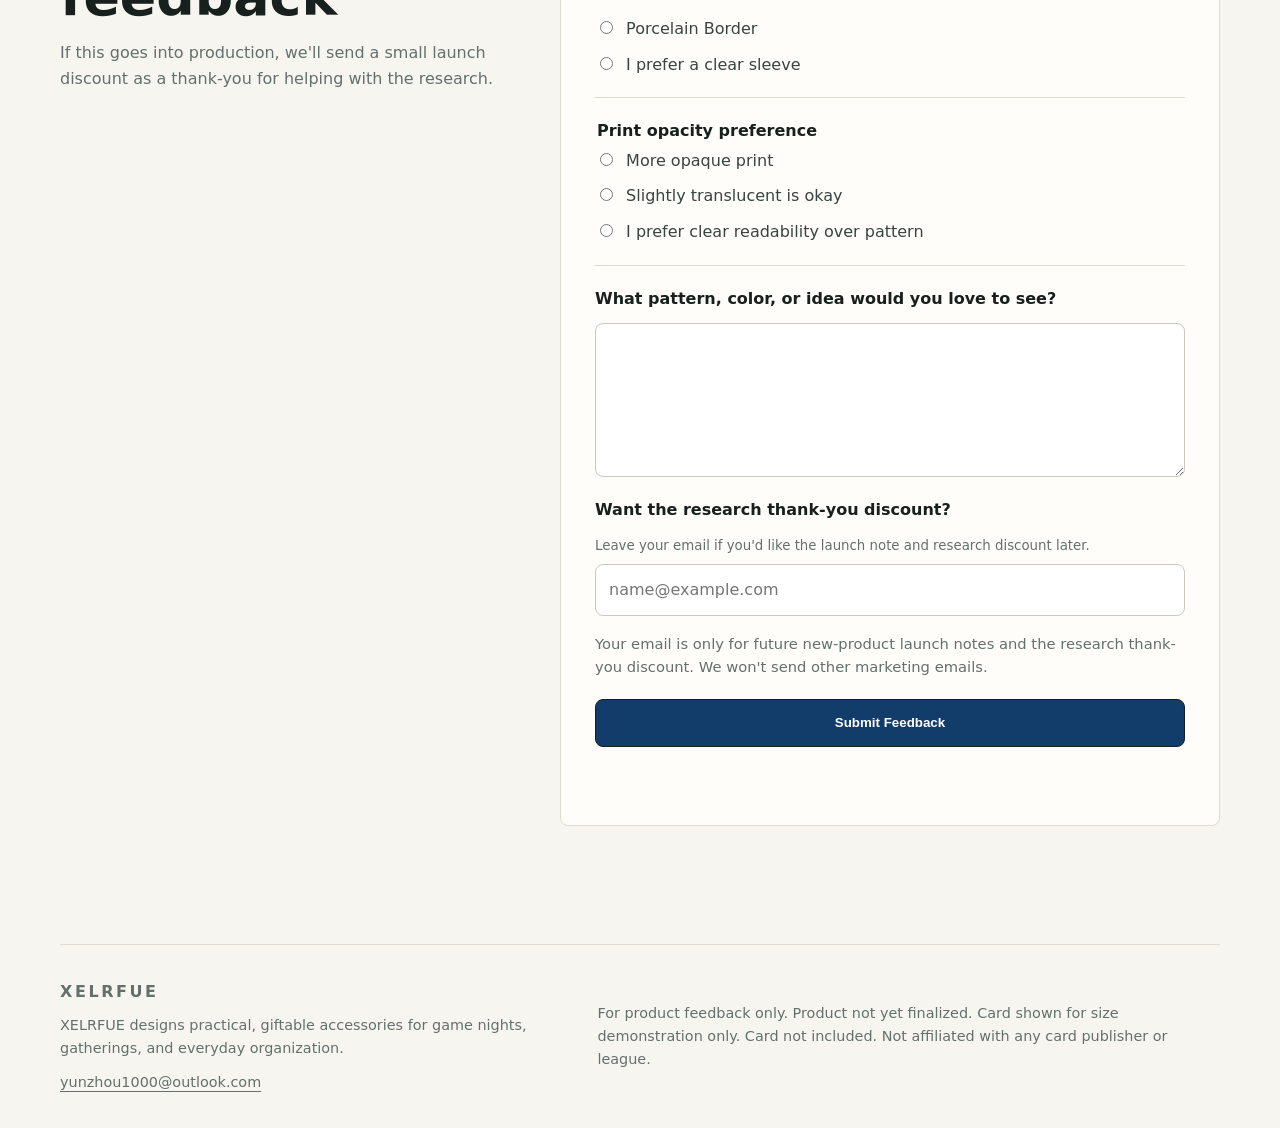
==== commit 9f7883e2: "Make image lightbox clicks more reliable" ====
--- a/mahjong-preview/index.html
+++ b/mahjong-preview/index.html
@@ -242,6 +242,6 @@
       </p>
     </footer>
 
-    <script src="mahjong-preview.js"></script>
+    <script src="mahjong-preview.js?v=20260720-lightbox"></script>
   </body>
 </html>
--- a/mahjong-preview/mahjong-preview.css
+++ b/mahjong-preview/mahjong-preview.css
@@ -524,11 +524,13 @@
   border-radius: 8px;
 }
 
-.zoomable-image {
+.zoomable-image,
+.zoomable-frame {
   cursor: zoom-in;
 }
 
-.zoomable-image:focus-visible {
+.zoomable-image:focus-visible,
+.zoomable-frame:focus-visible {
   outline: 3px solid var(--blue);
   outline-offset: 4px;
 }
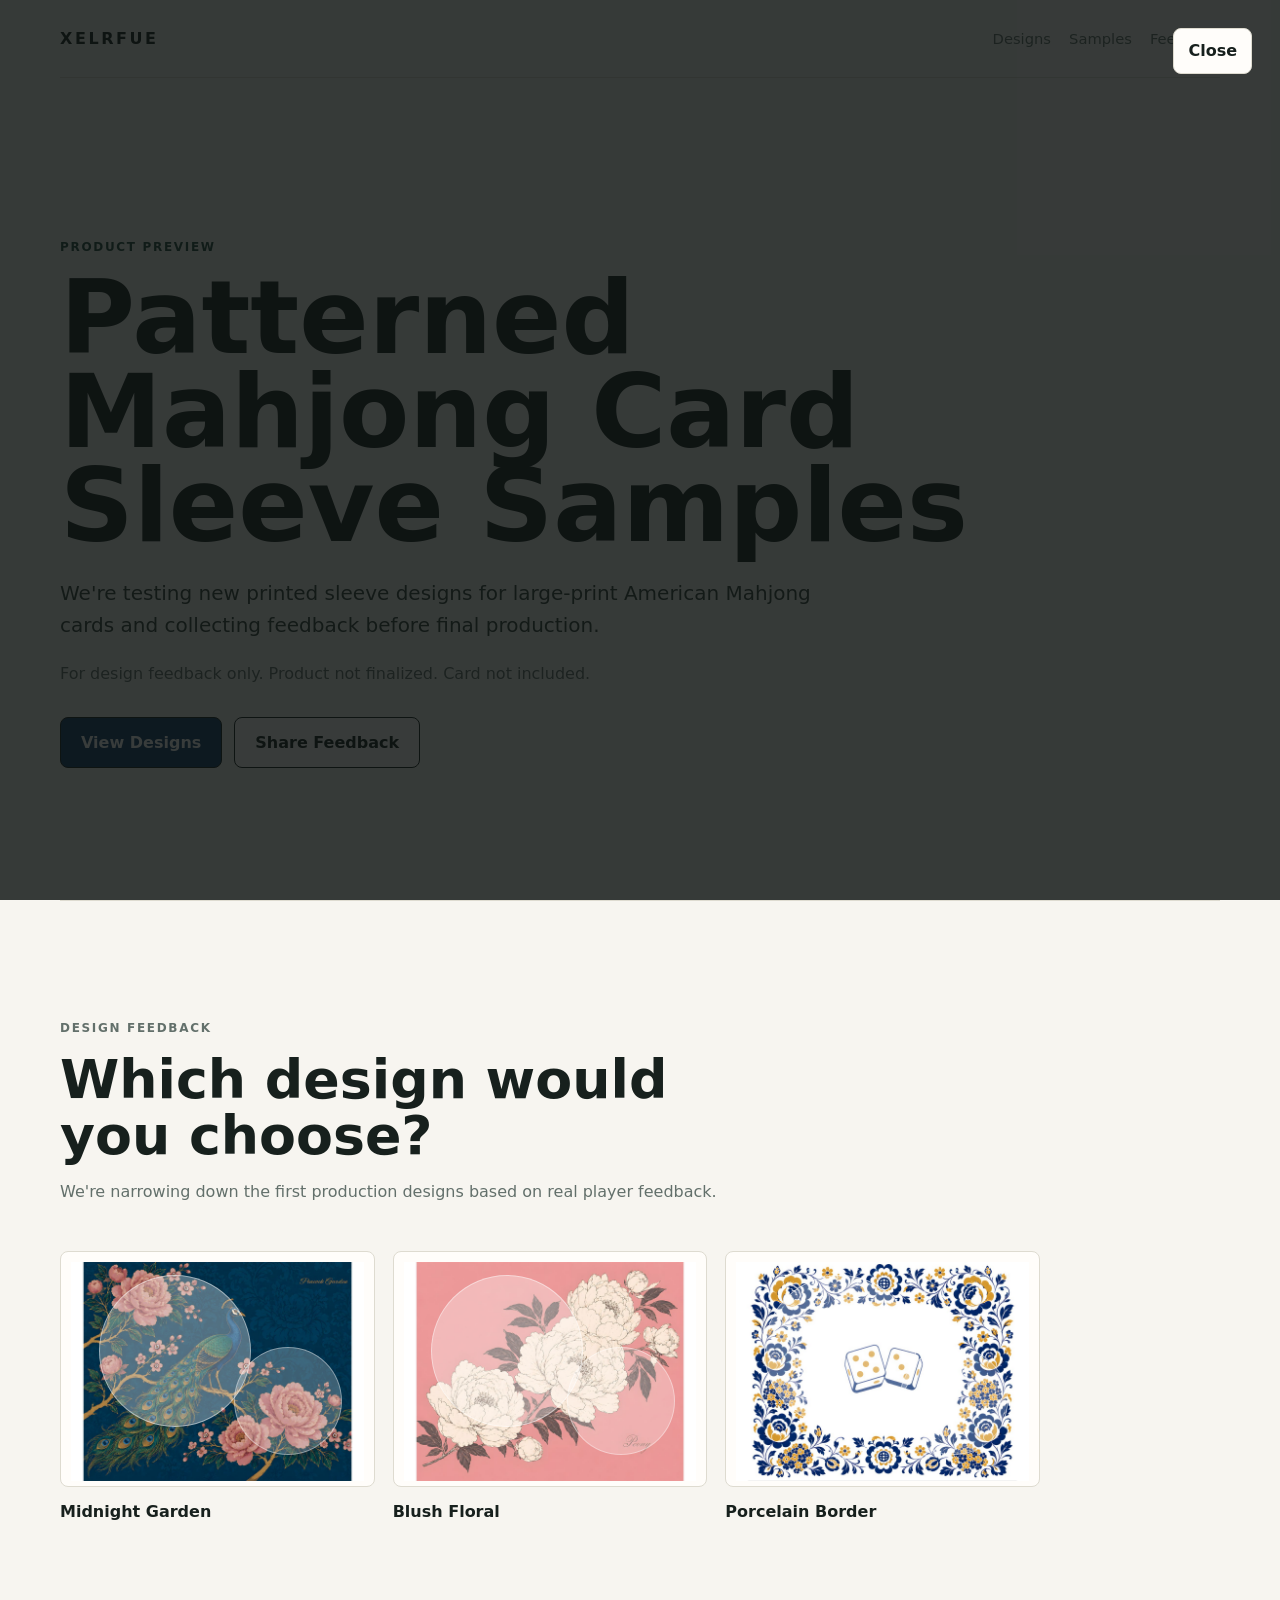
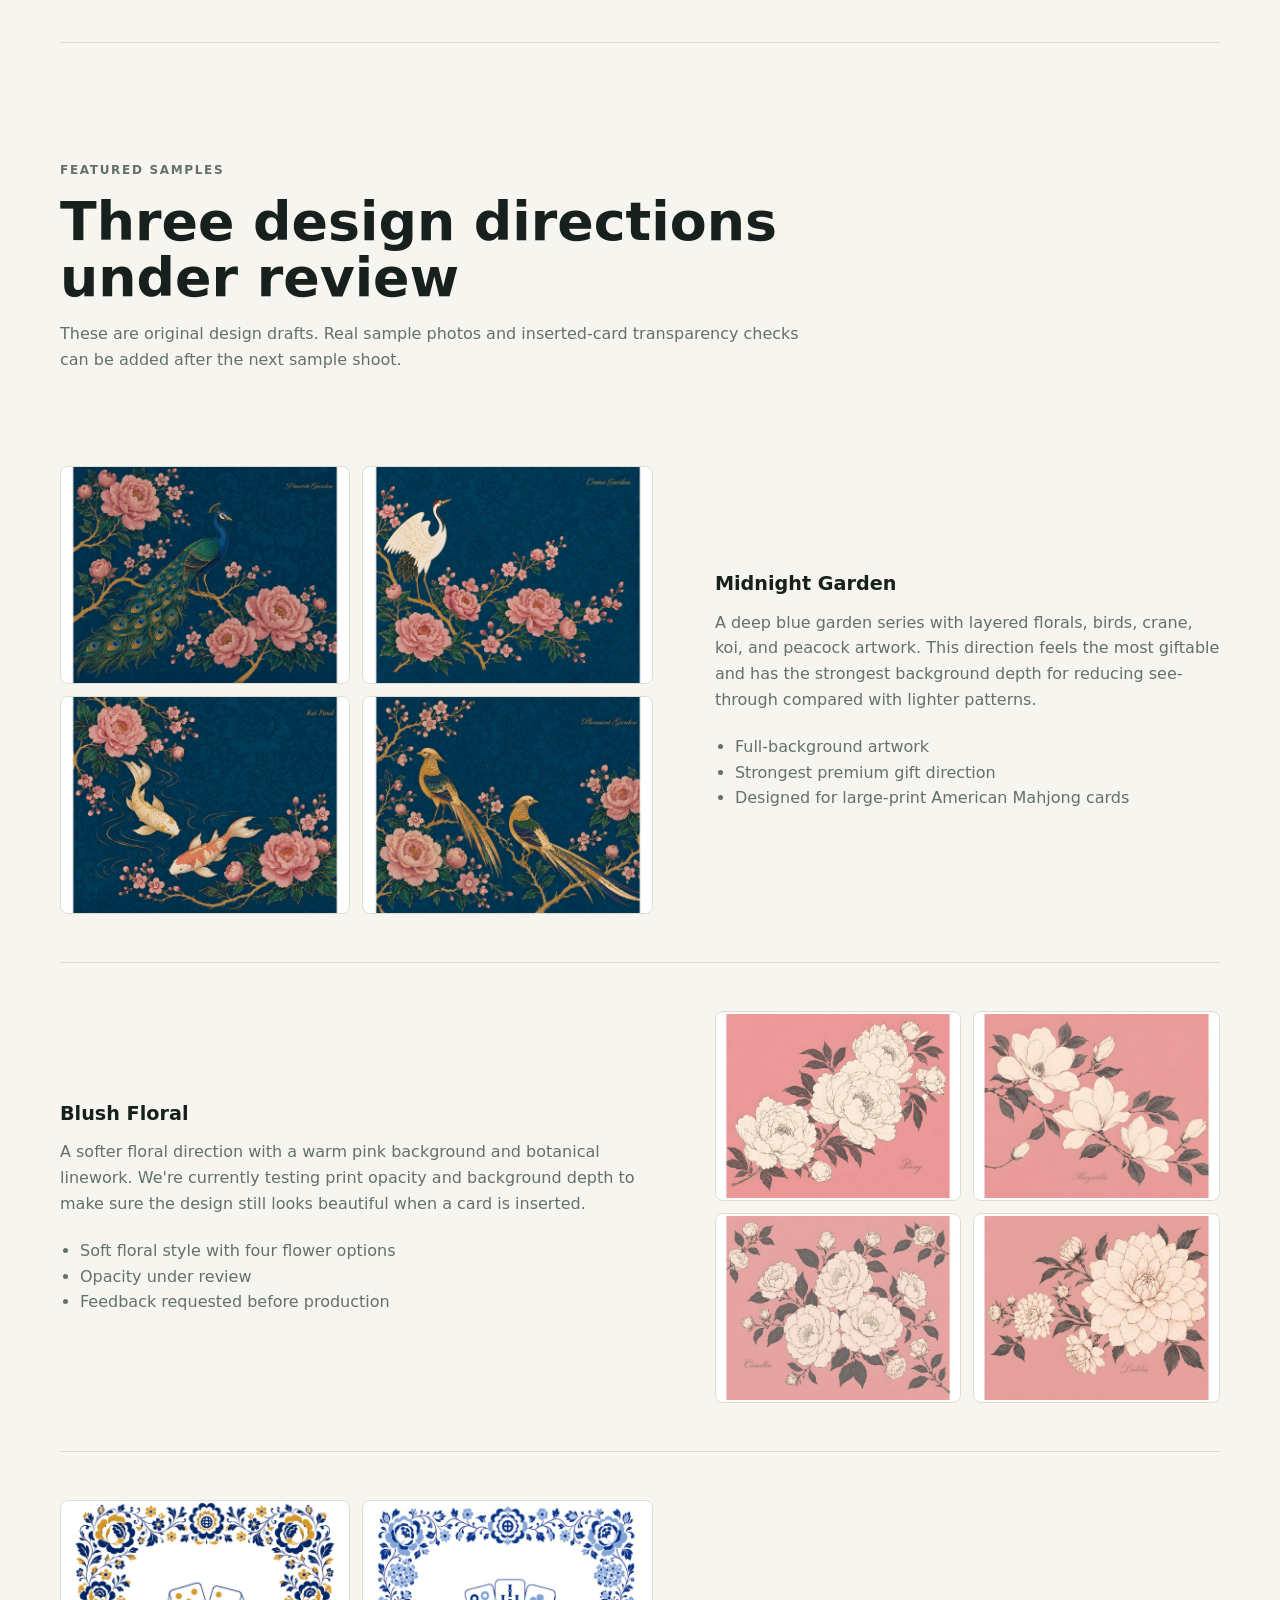
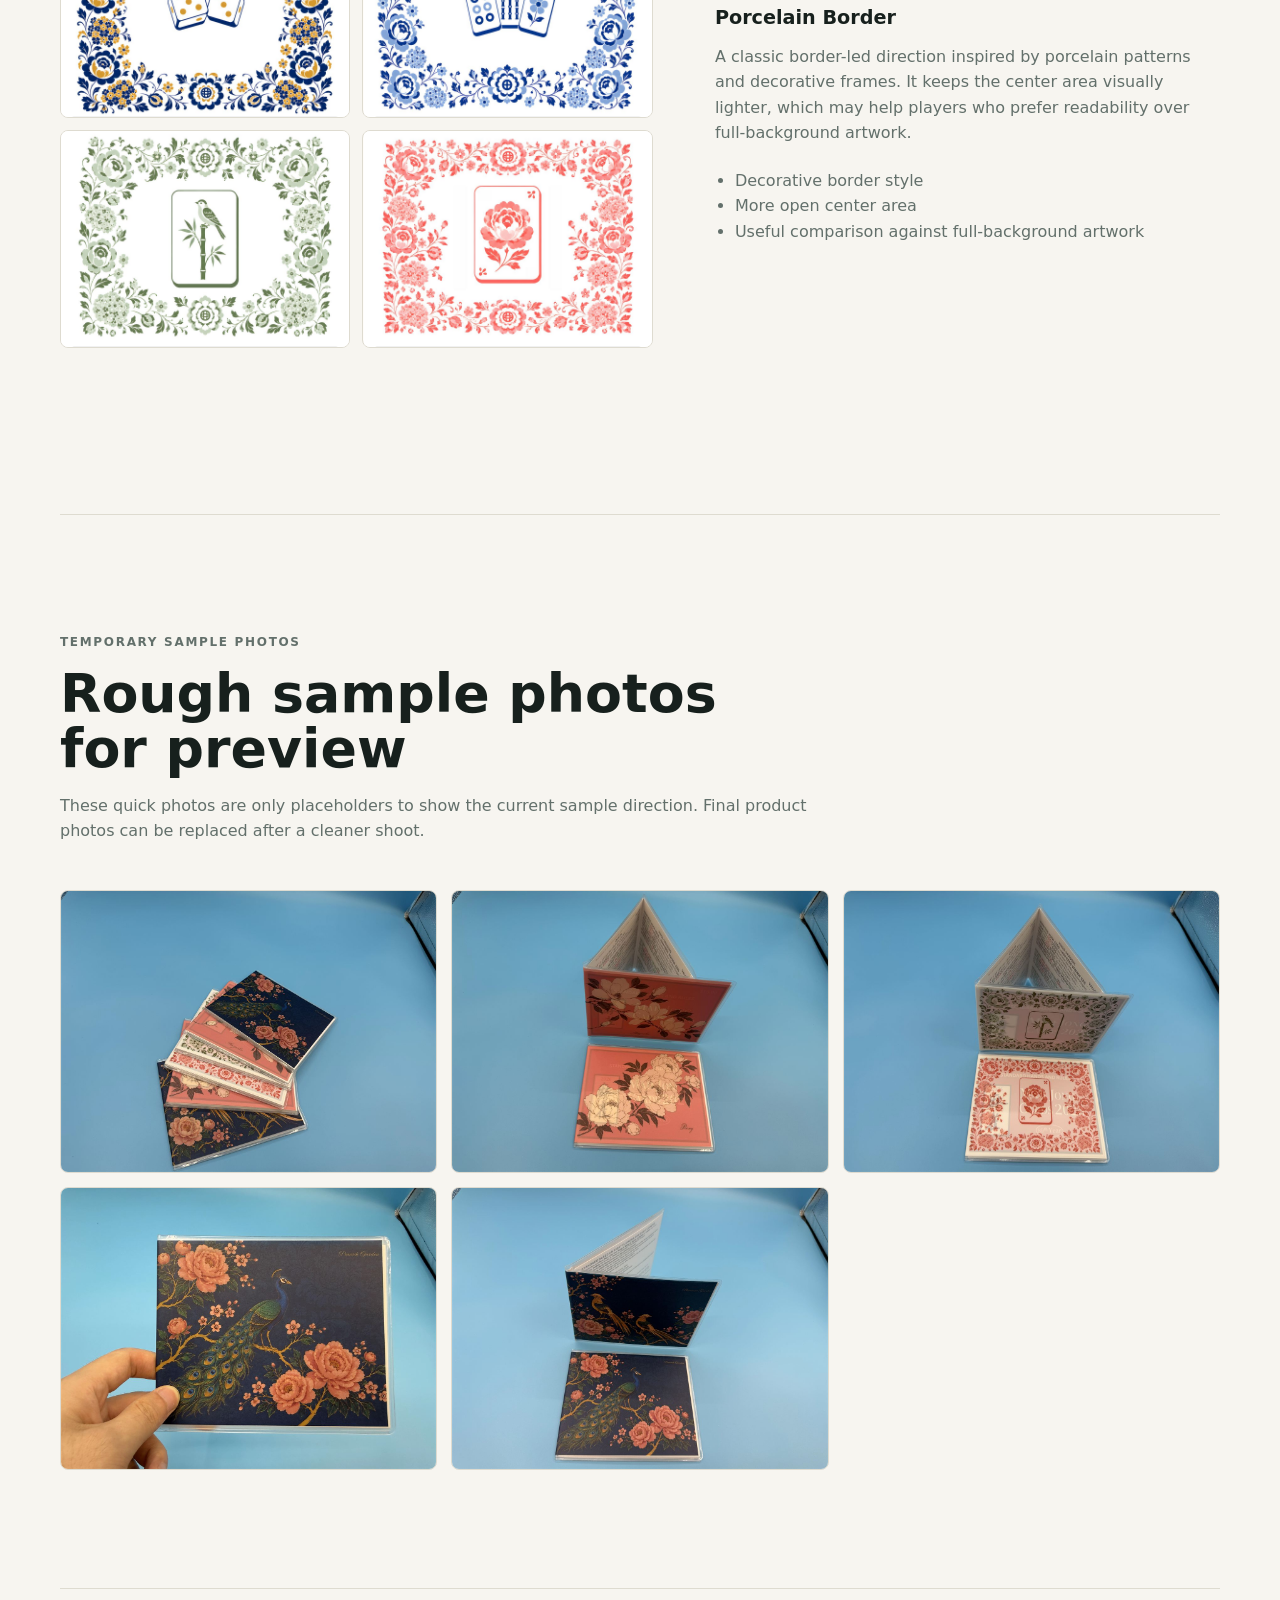
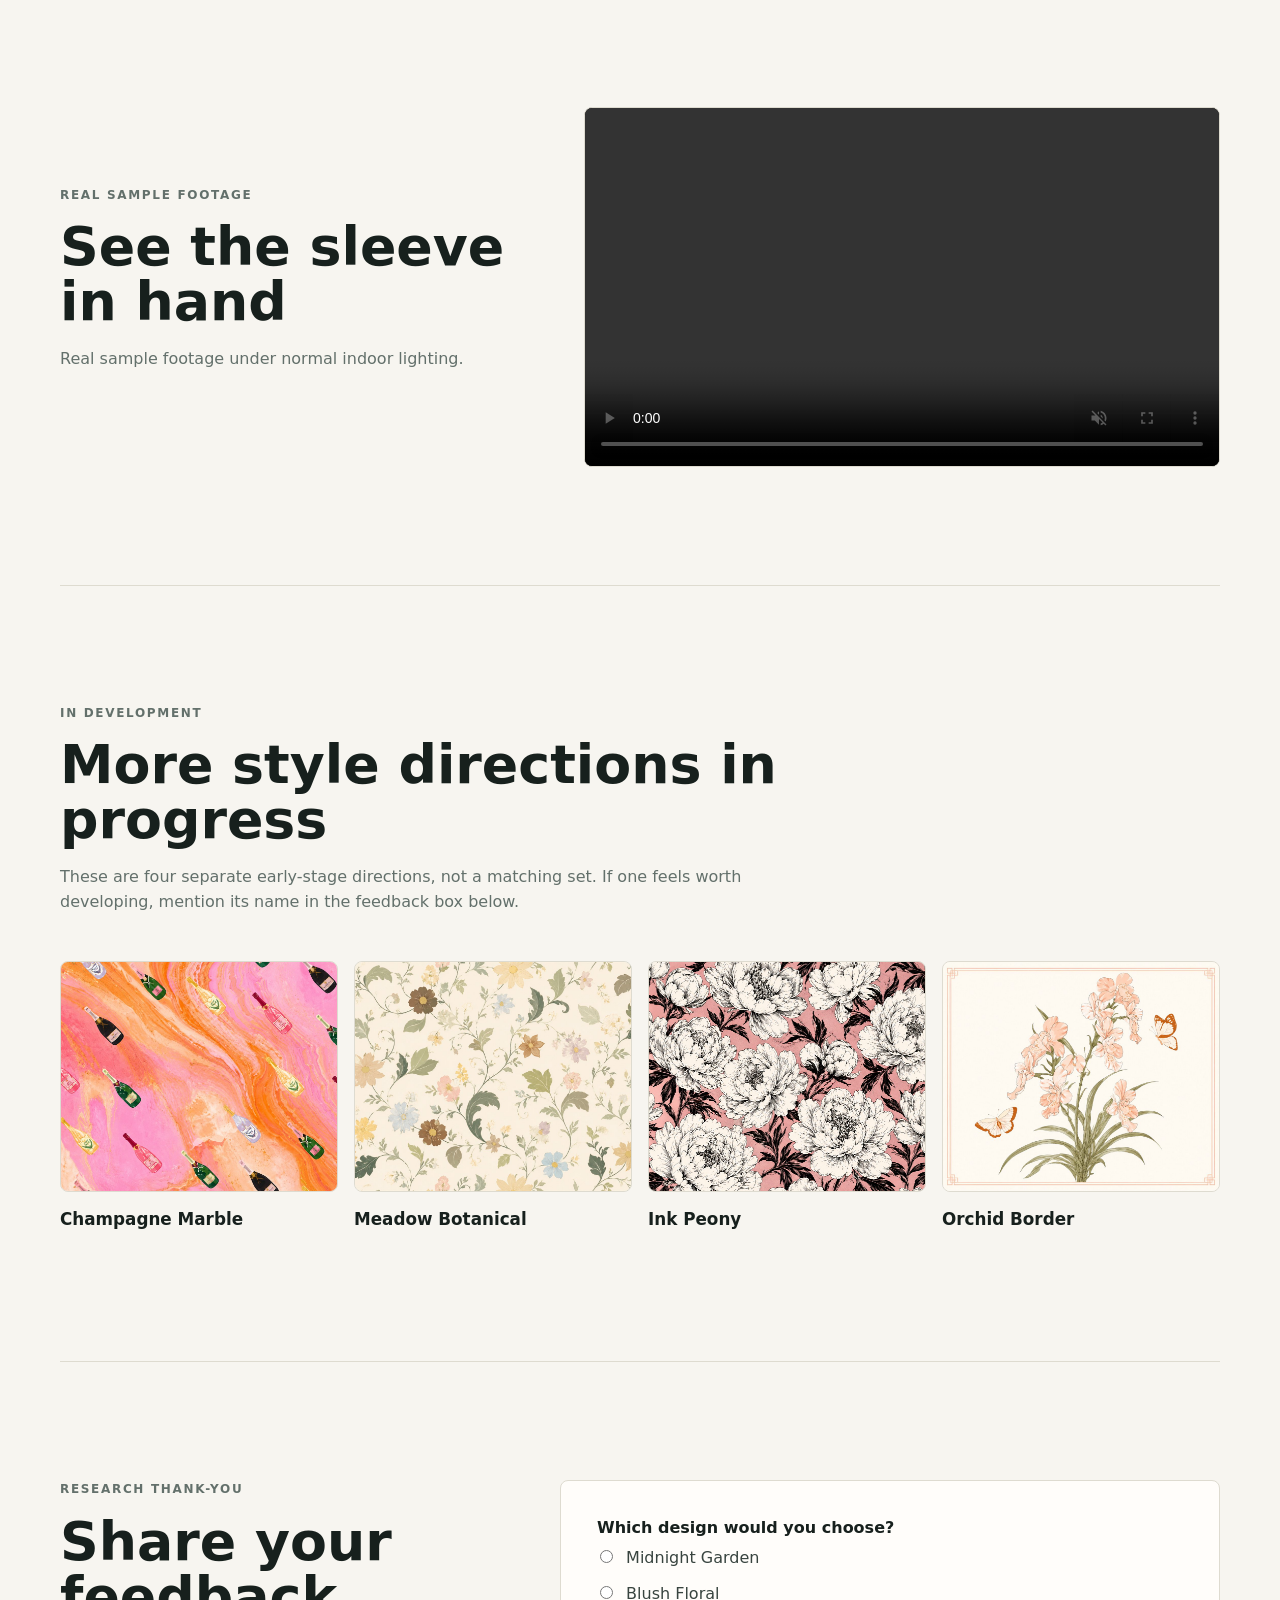
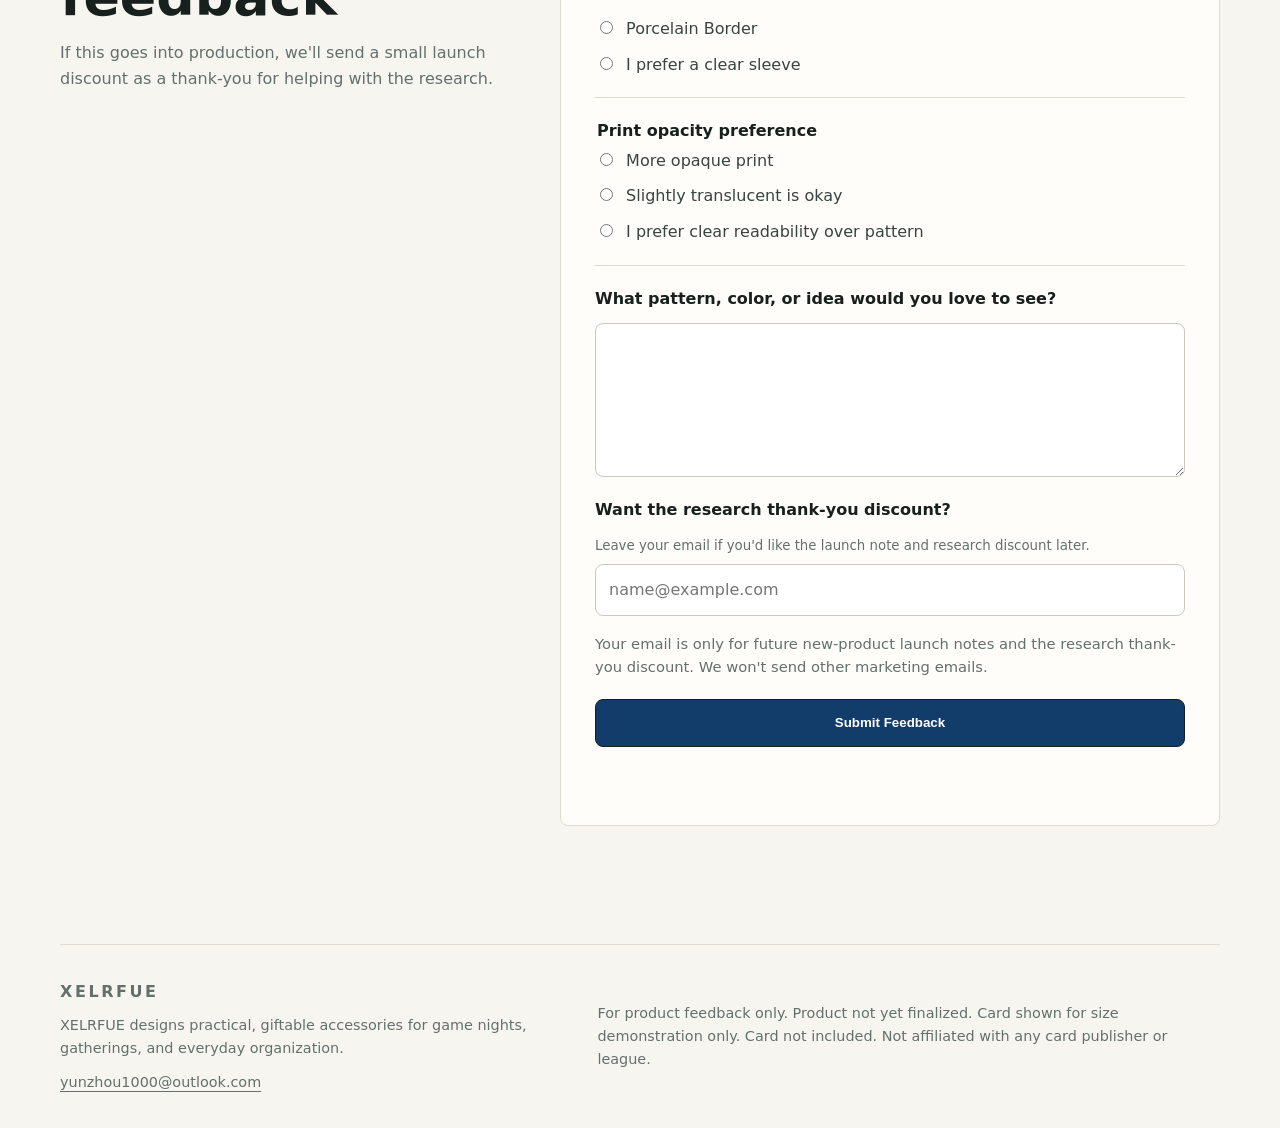
==== commit 635c97f9: "Prevent lightbox from rendering inline" ====
--- a/mahjong-preview/index.html
+++ b/mahjong-preview/index.html
@@ -10,7 +10,7 @@
     <meta name="robots" content="noindex,follow" />
     <title>Patterned Mahjong Card Sleeve Samples | XELRFUE</title>
     <link rel="icon" href="/favicon.svg" type="image/svg+xml" />
-    <link rel="stylesheet" href="mahjong-preview.css" />
+    <link rel="stylesheet" href="mahjong-preview.css?v=20260720-lightbox-fix" />
   </head>
   <body>
     <header class="site-header">
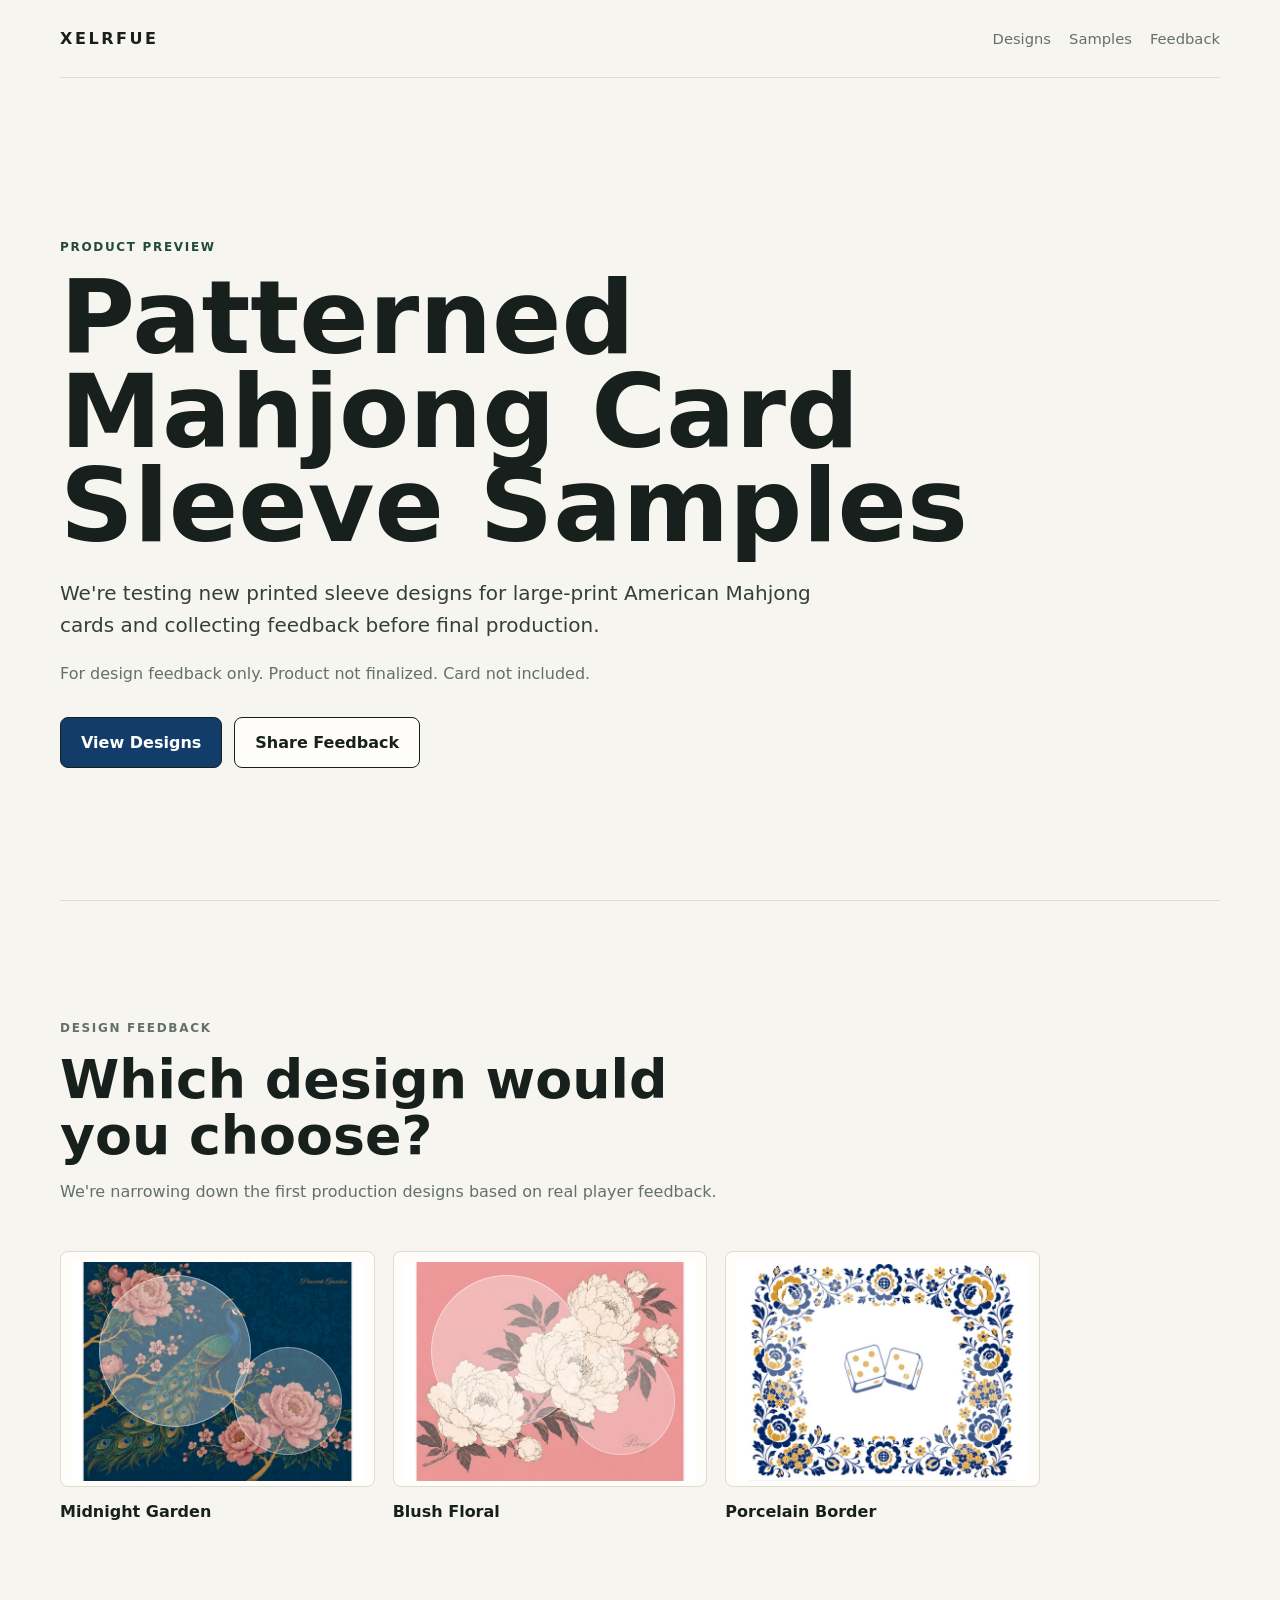
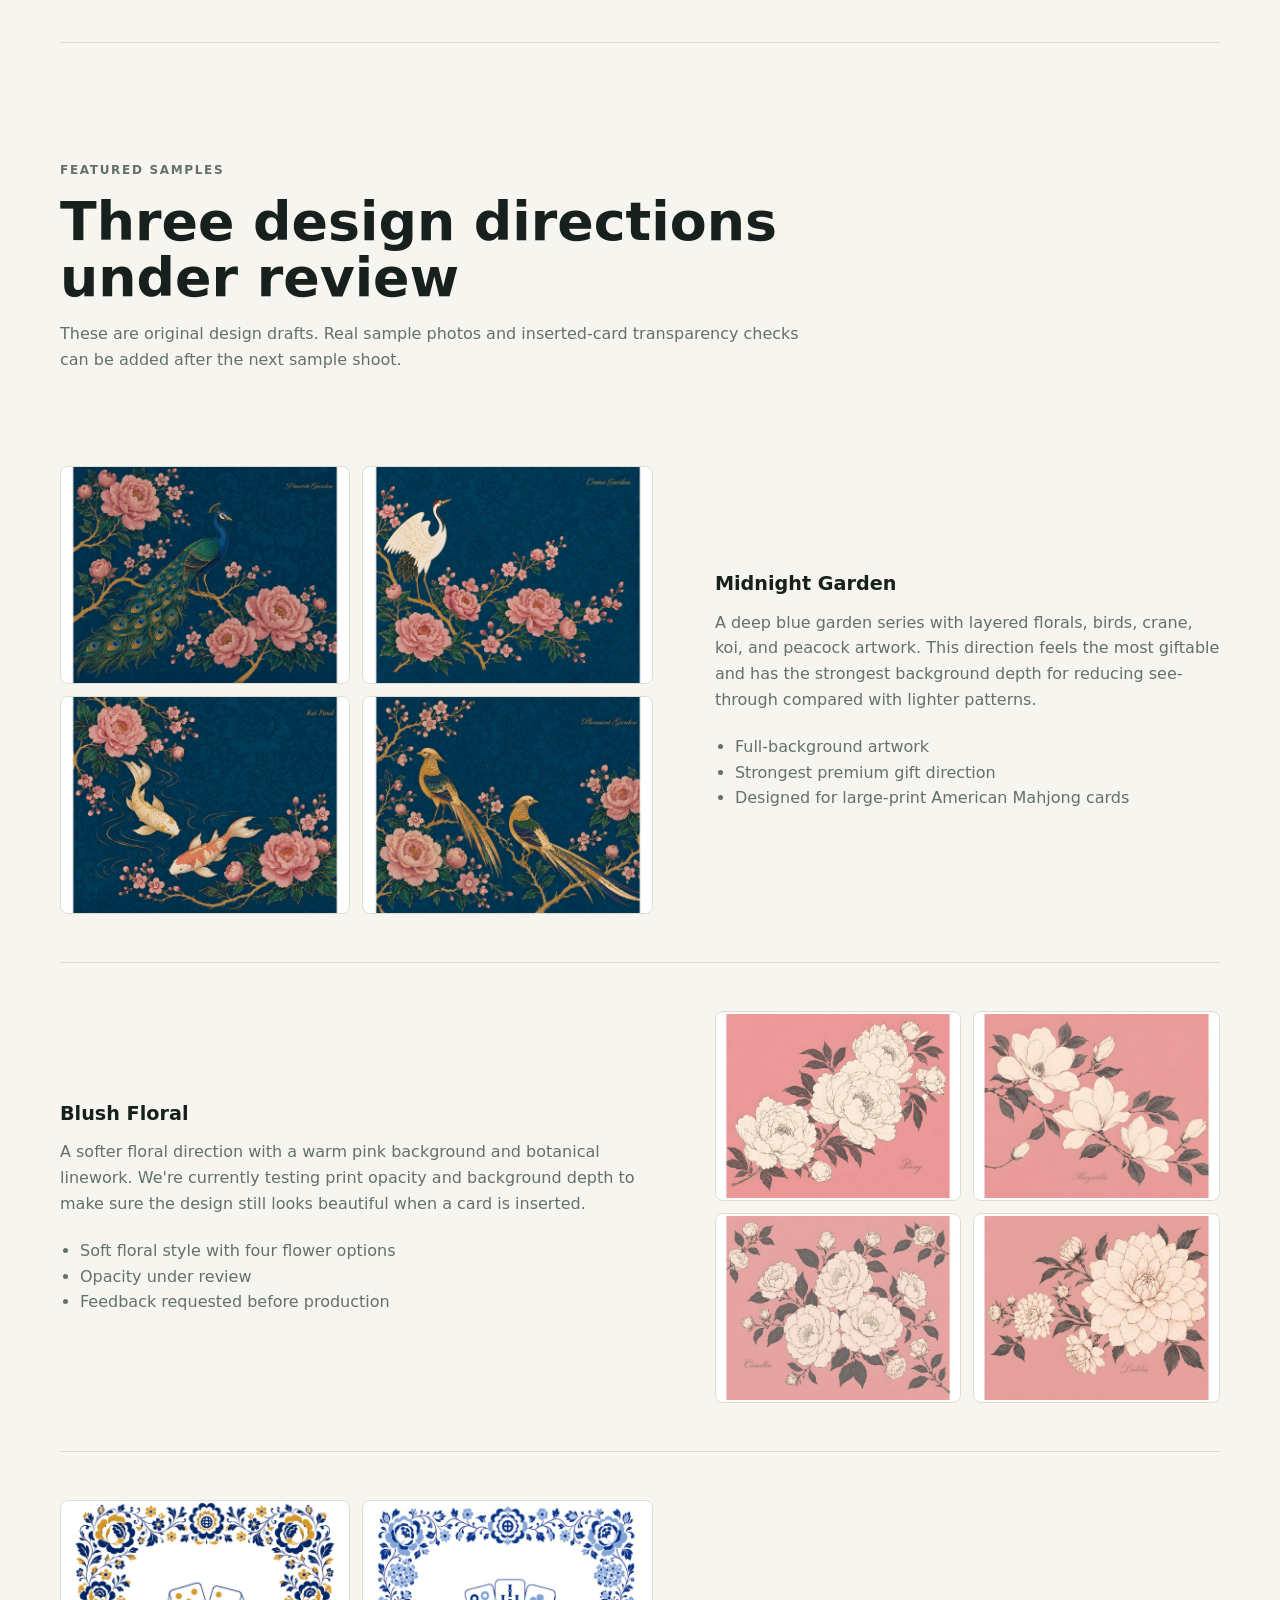
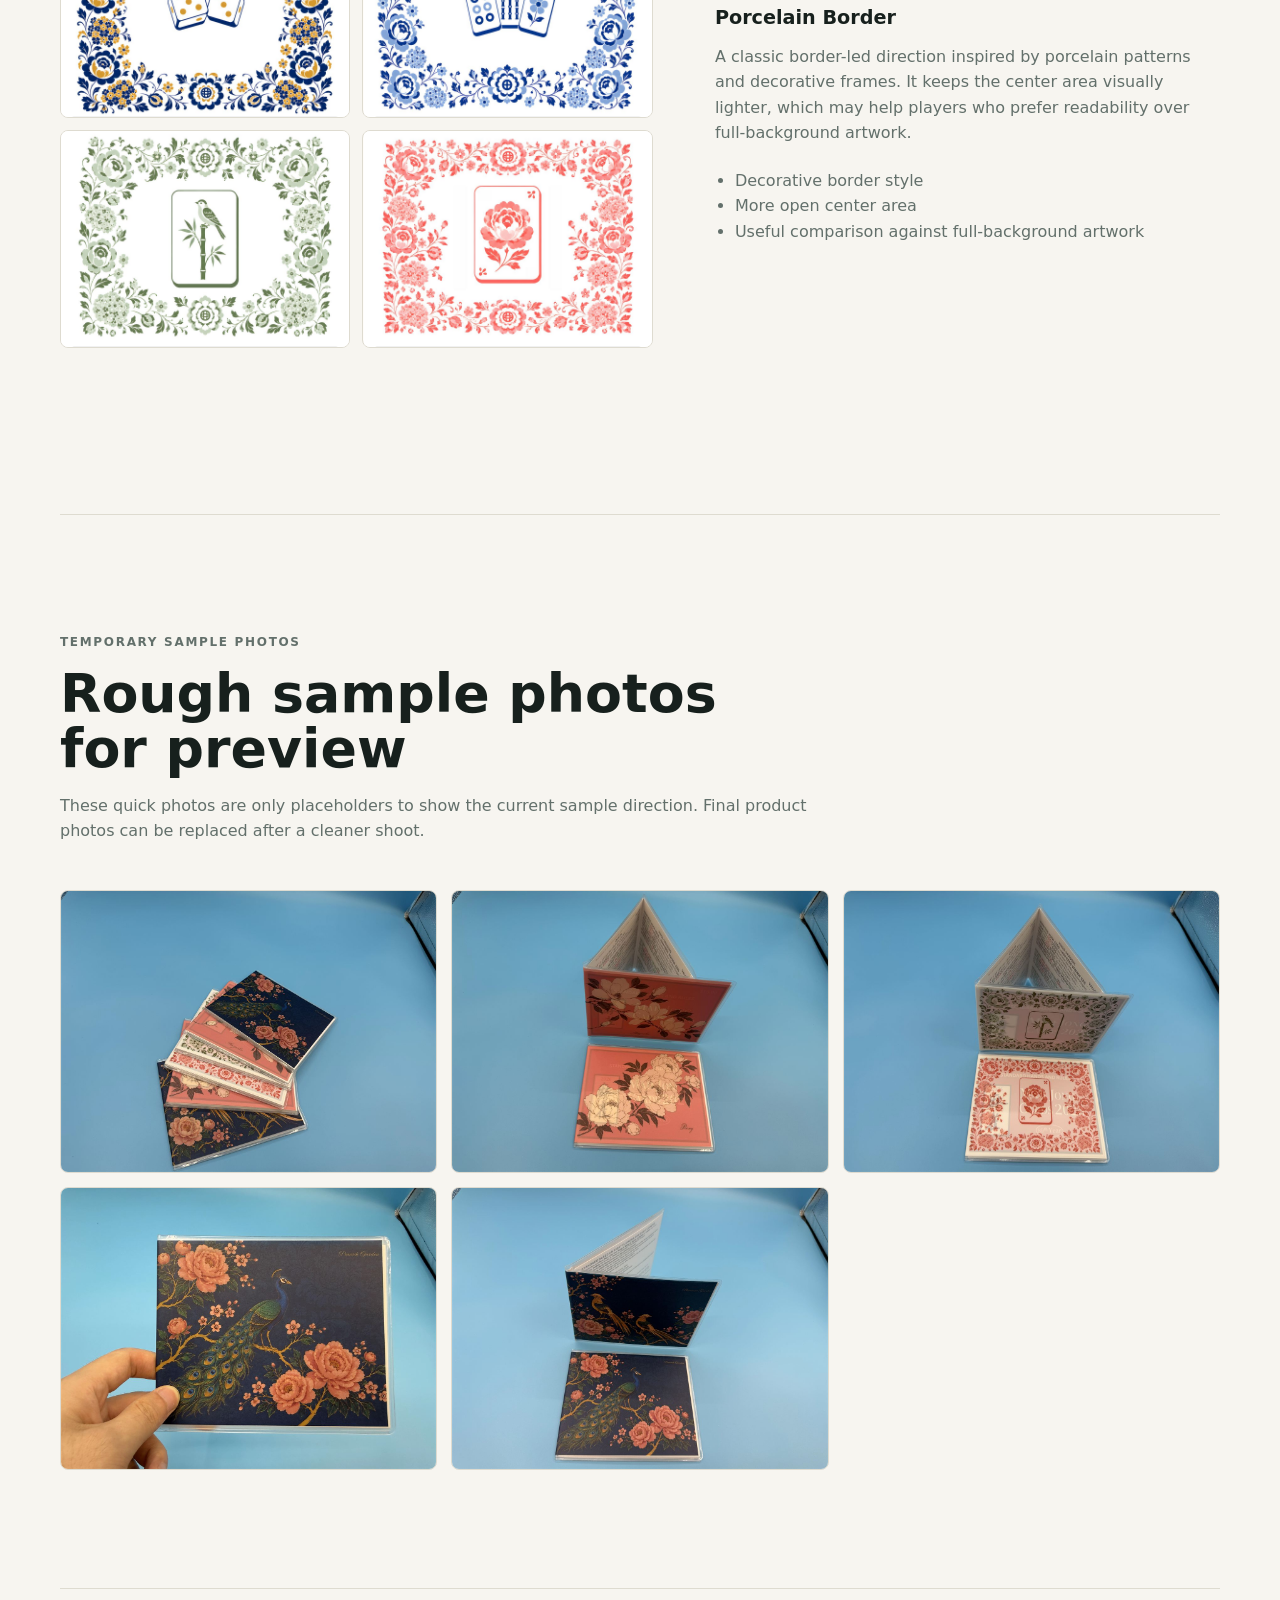
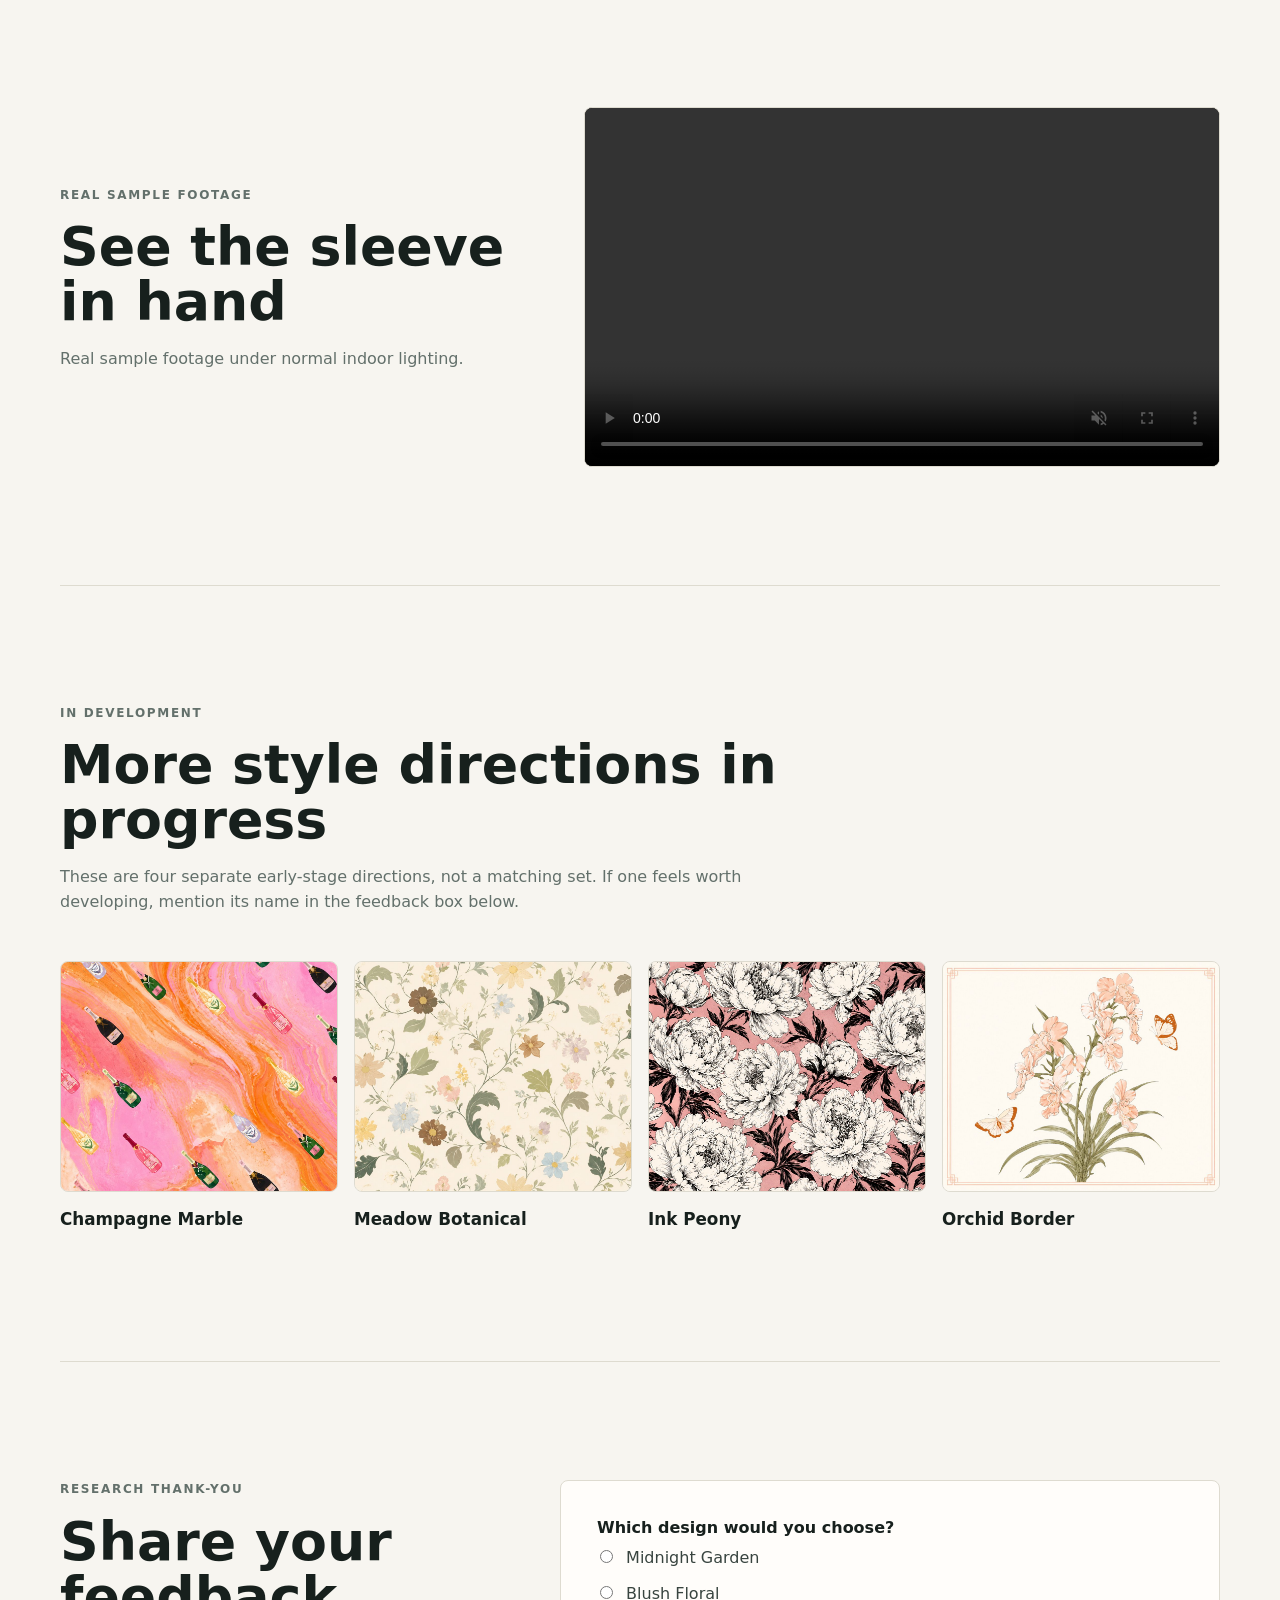
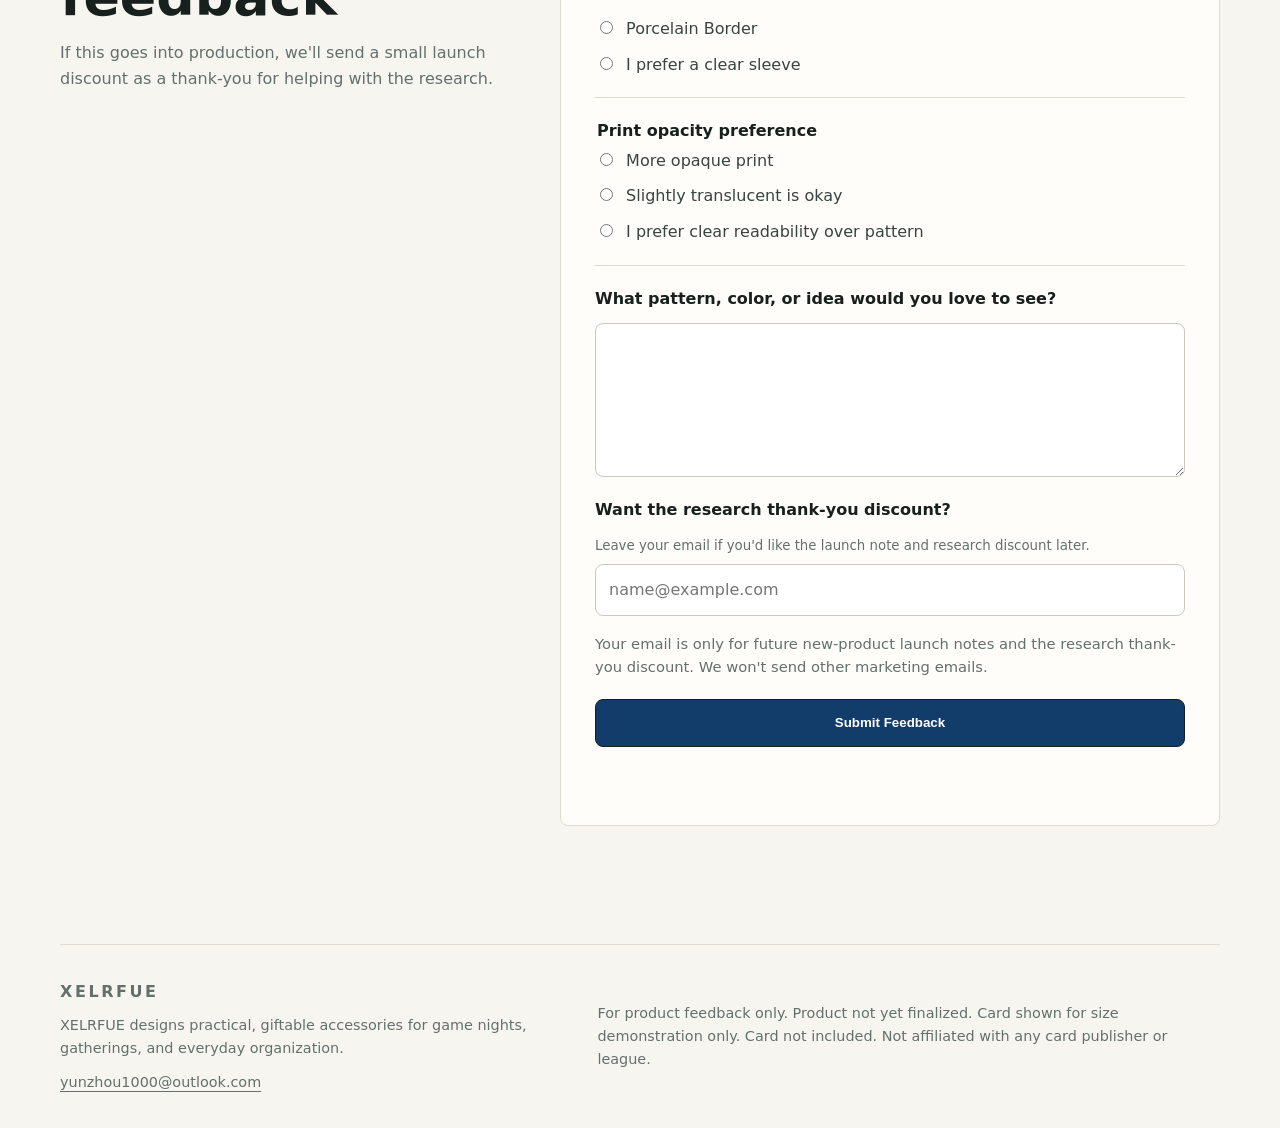
==== commit 7283f31c: "Fix preview lightbox hidden state" ====
--- a/mahjong-preview/index.html
+++ b/mahjong-preview/index.html
@@ -242,6 +242,6 @@
       </p>
     </footer>
 
-    <script src="mahjong-preview.js?v=20260720-lightbox"></script>
+    <script src="mahjong-preview.js?v=20260720-lightbox-hidden-fix"></script>
   </body>
 </html>
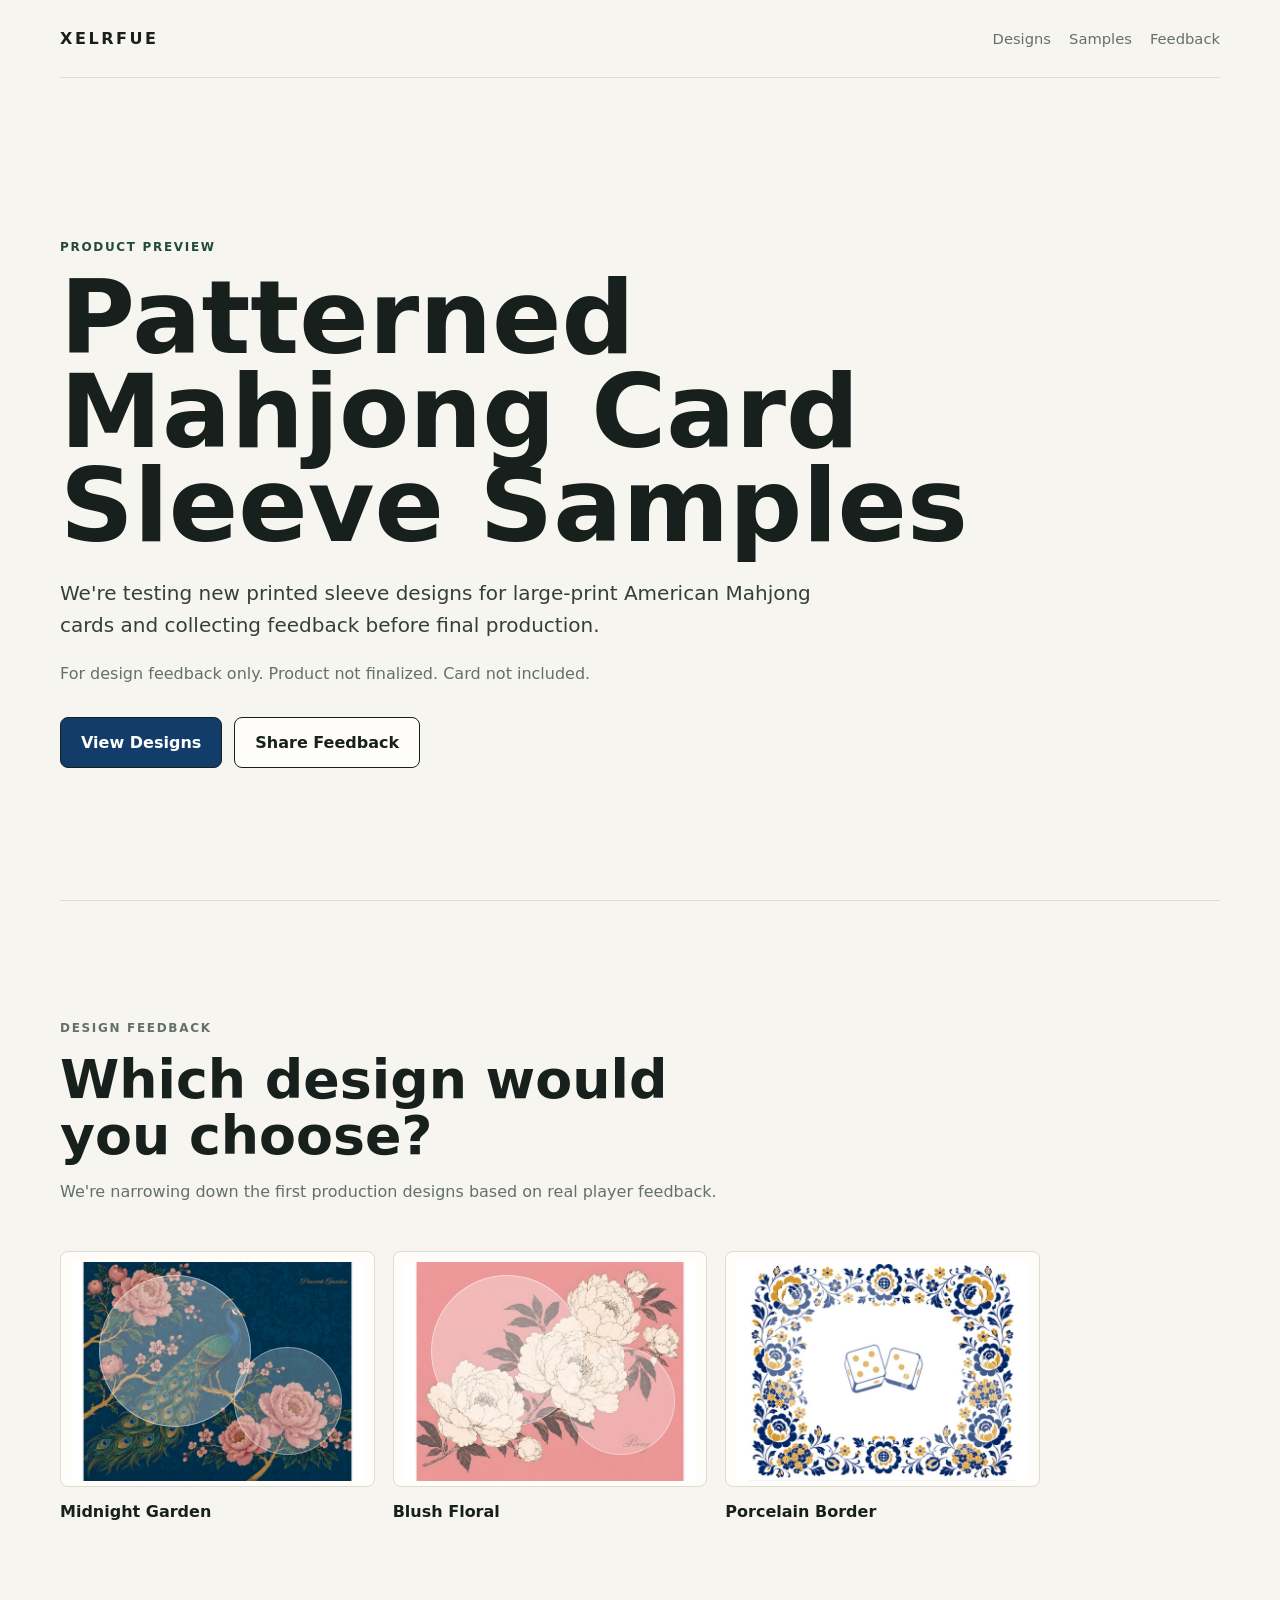
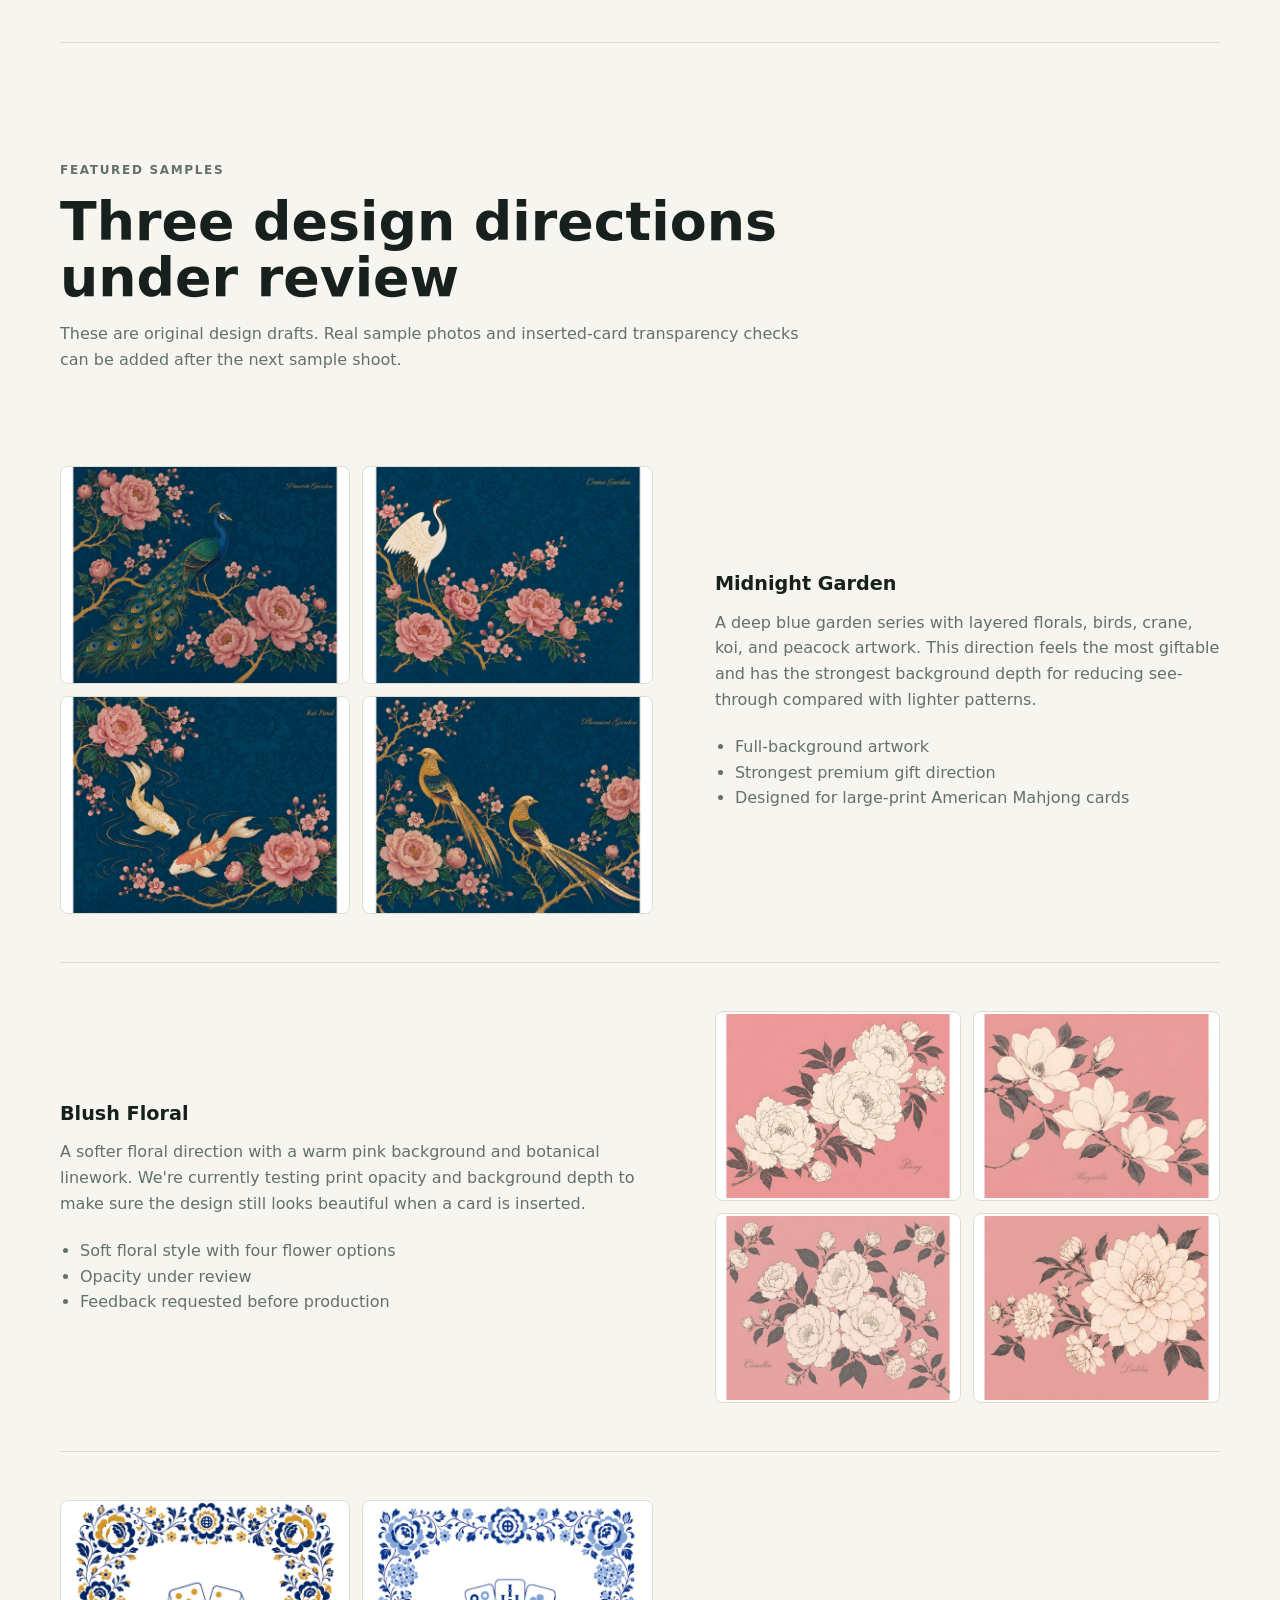
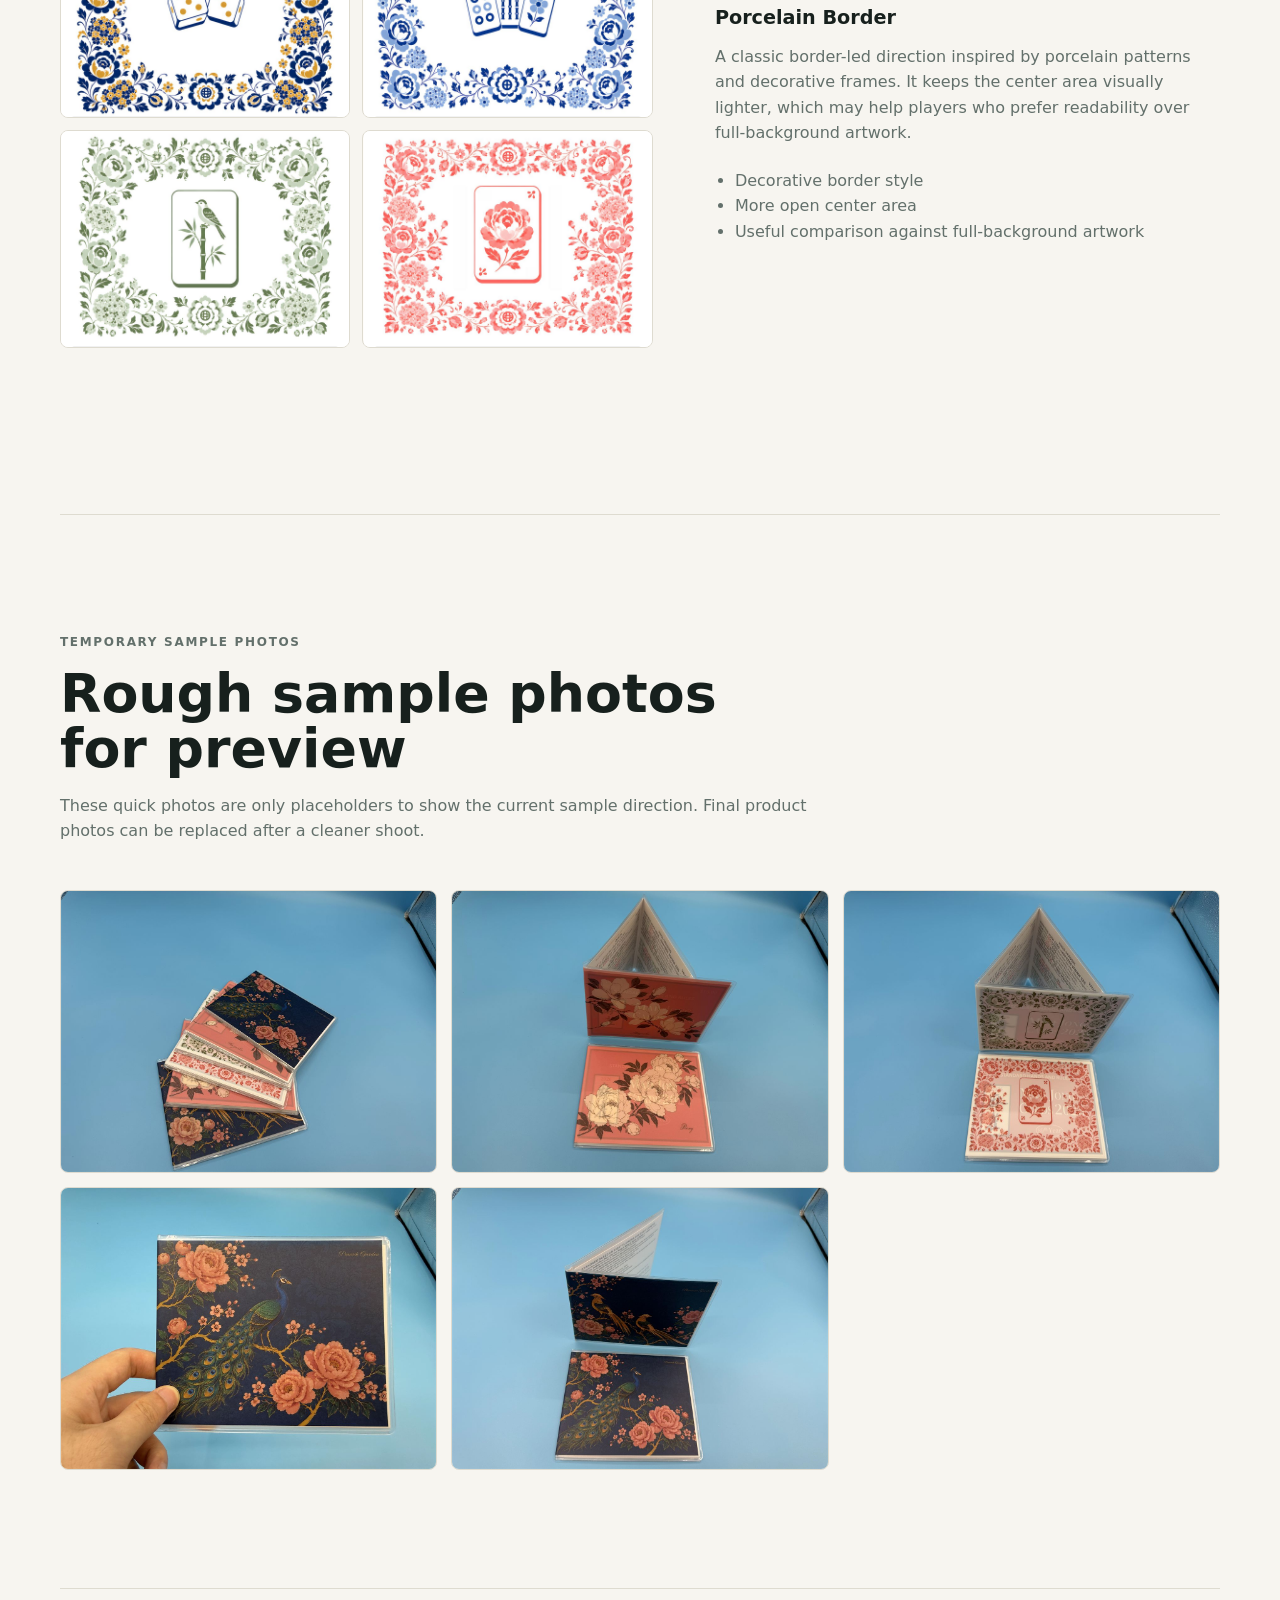
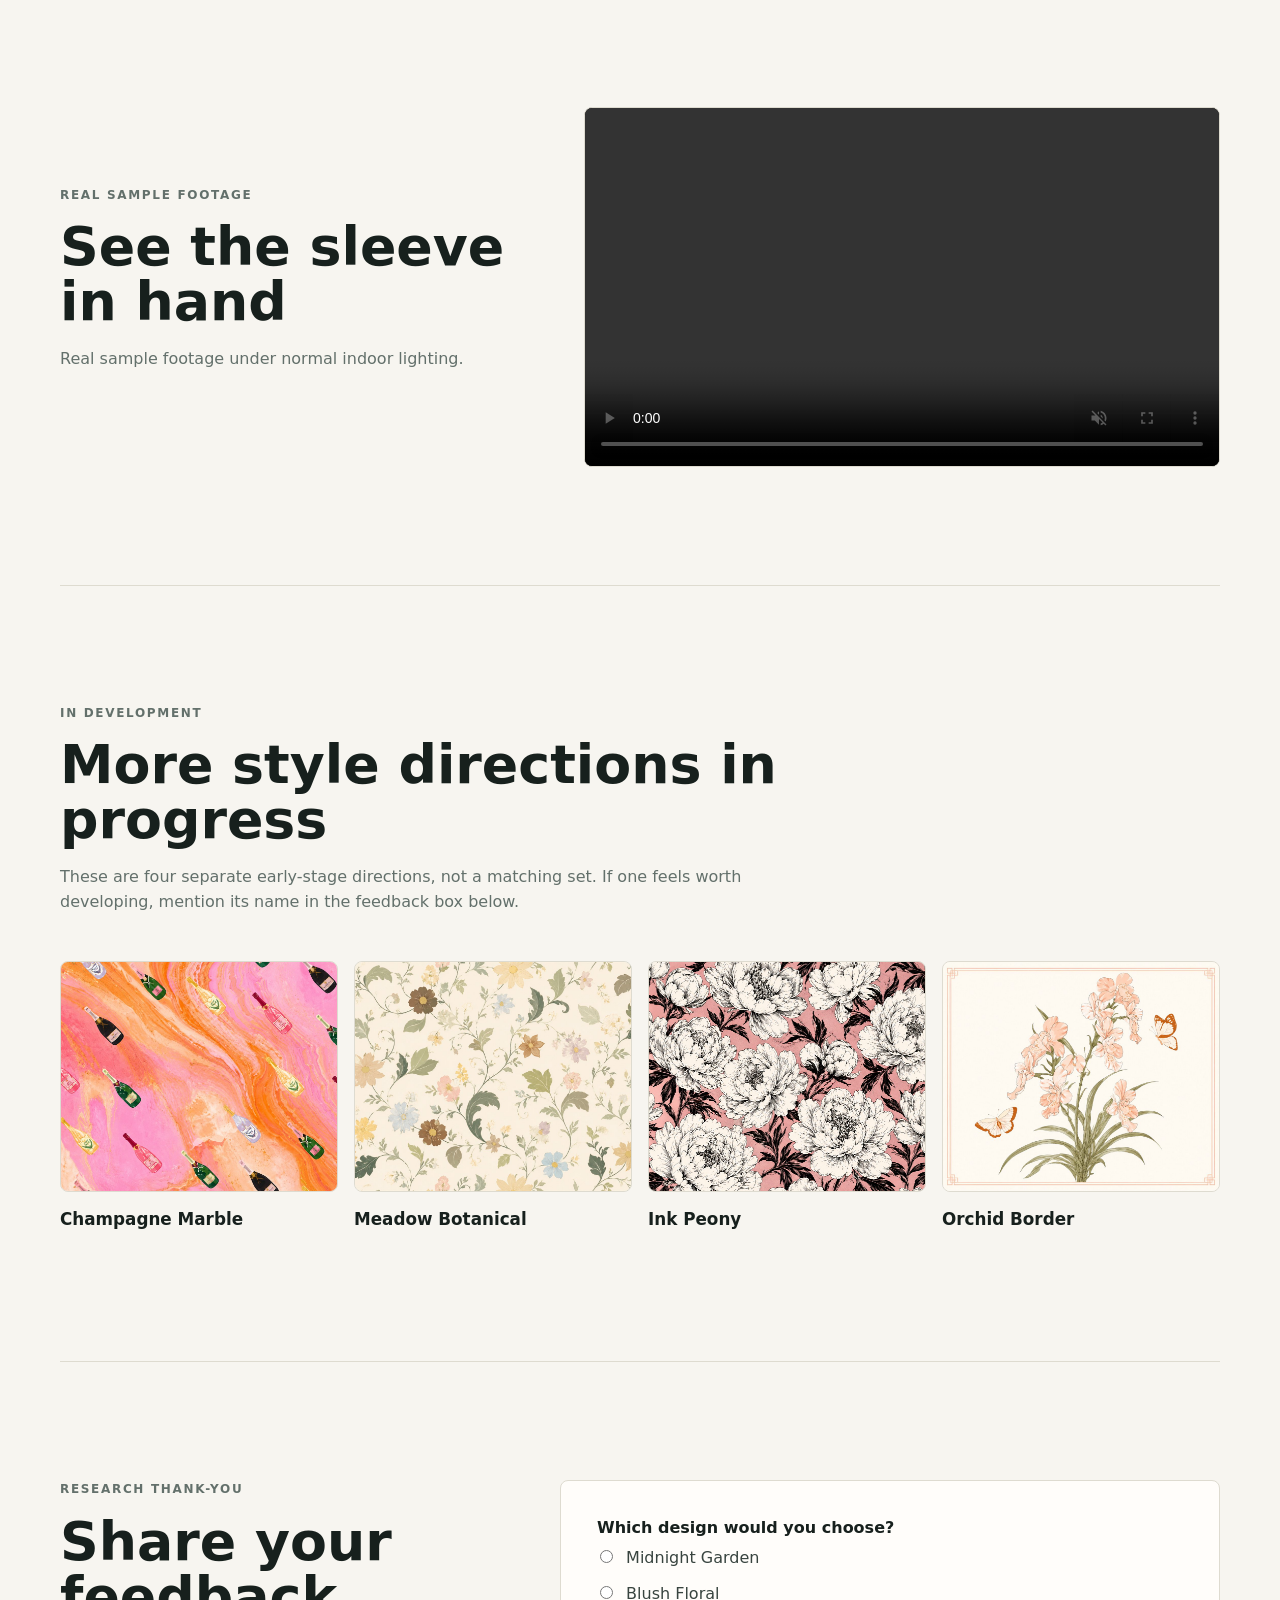
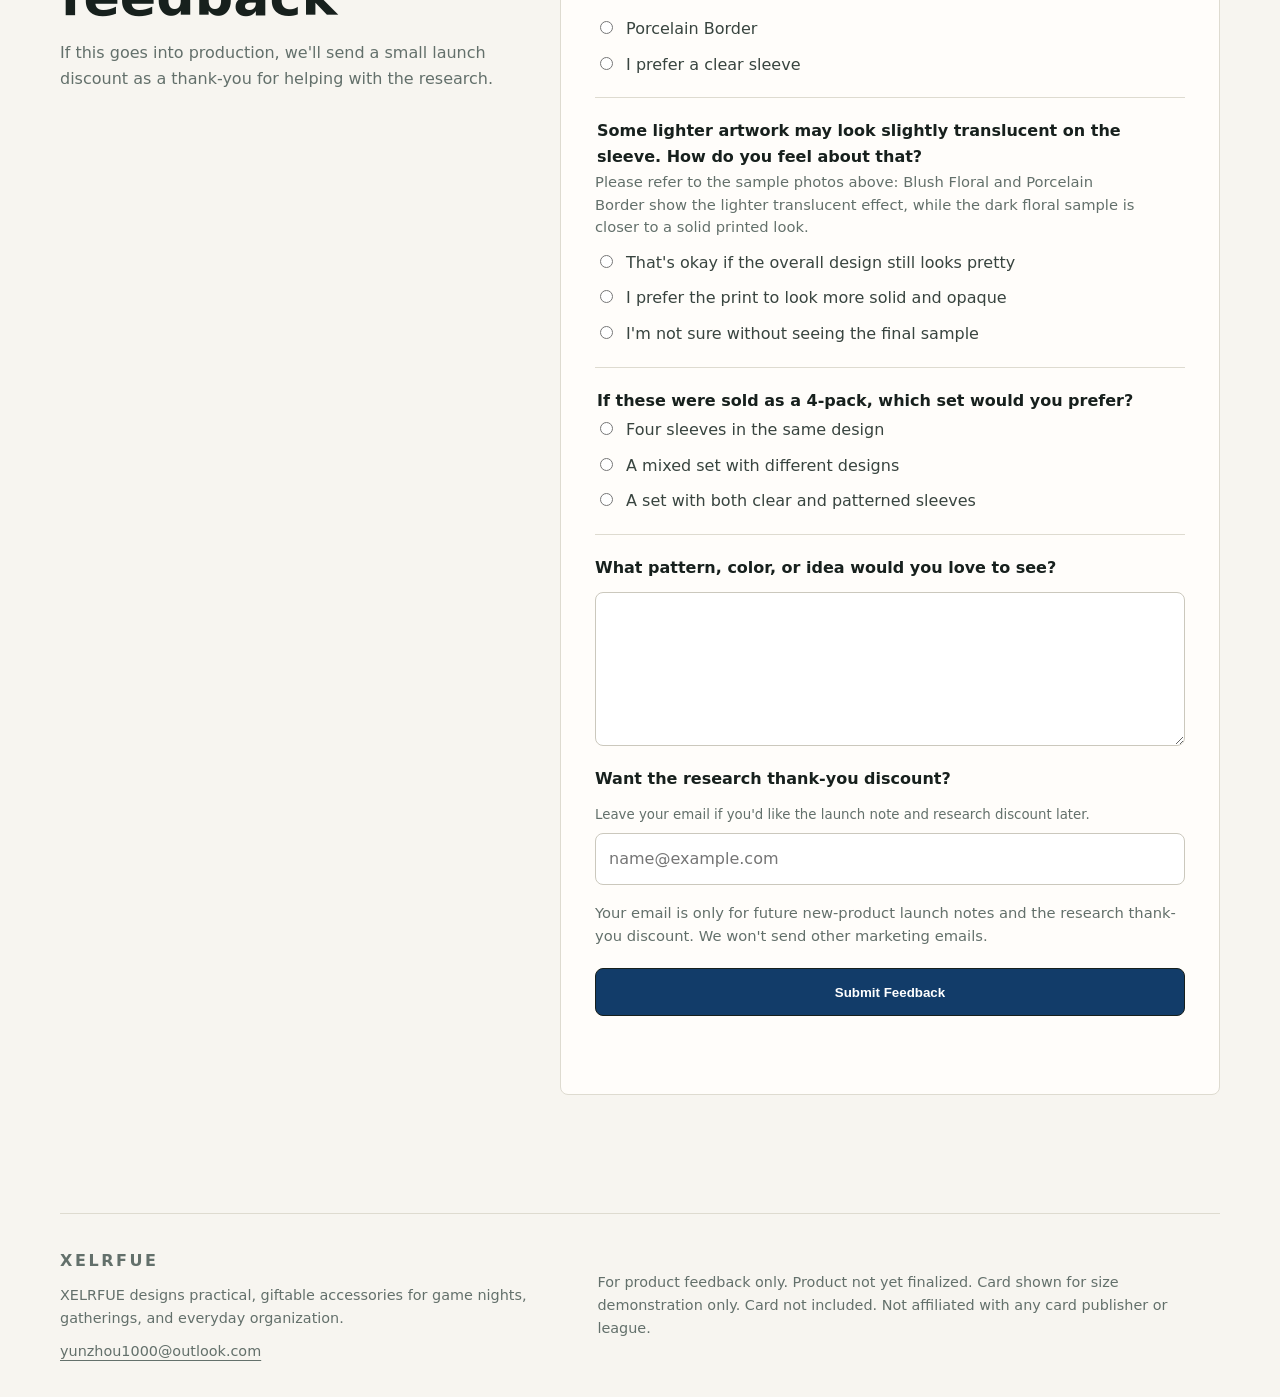
==== commit 061a9b91: "Update mahjong feedback questions" ====
--- a/mahjong-preview/index.html
+++ b/mahjong-preview/index.html
@@ -10,7 +10,7 @@
     <meta name="robots" content="noindex,follow" />
     <title>Patterned Mahjong Card Sleeve Samples | XELRFUE</title>
     <link rel="icon" href="/favicon.svg" type="image/svg+xml" />
-    <link rel="stylesheet" href="mahjong-preview.css?v=20260720-lightbox-fix" />
+    <link rel="stylesheet" href="mahjong-preview.css?v=20260722-feedback-questions" />
   </head>
   <body>
     <header class="site-header">
@@ -206,10 +206,18 @@
           </fieldset>
 
           <fieldset>
-            <legend>Print opacity preference</legend>
-            <label><input type="radio" name="opacityPreference" value="More opaque print" required /> More opaque print</label>
-            <label><input type="radio" name="opacityPreference" value="Slightly translucent is okay" /> Slightly translucent is okay</label>
-            <label><input type="radio" name="opacityPreference" value="I prefer clear readability over pattern" /> I prefer clear readability over pattern</label>
+            <legend>Some lighter artwork may look slightly translucent on the sleeve. How do you feel about that?</legend>
+            <p class="field-note">Please refer to the sample photos above: Blush Floral and Porcelain Border show the lighter translucent effect, while the dark floral sample is closer to a solid printed look.</p>
+            <label><input type="radio" name="opacityPreference" value="Slightly translucent is okay if the overall design still looks pretty" required /> That's okay if the overall design still looks pretty</label>
+            <label><input type="radio" name="opacityPreference" value="I prefer the print to look more solid and opaque" /> I prefer the print to look more solid and opaque</label>
+            <label><input type="radio" name="opacityPreference" value="I'm not sure without seeing the final sample" /> I'm not sure without seeing the final sample</label>
+          </fieldset>
+
+          <fieldset>
+            <legend>If these were sold as a 4-pack, which set would you prefer?</legend>
+            <label><input type="radio" name="packPreference" value="Four sleeves in the same design" required /> Four sleeves in the same design</label>
+            <label><input type="radio" name="packPreference" value="A mixed set with different designs" /> A mixed set with different designs</label>
+            <label><input type="radio" name="packPreference" value="A set with both clear and patterned sleeves" /> A set with both clear and patterned sleeves</label>
           </fieldset>
 
           <label class="field">
@@ -242,6 +250,6 @@
       </p>
     </footer>
 
-    <script src="mahjong-preview.js?v=20260720-lightbox-hidden-fix"></script>
+    <script src="mahjong-preview.js?v=20260722-feedback-questions"></script>
   </body>
 </html>
--- a/mahjong-preview/mahjong-preview.css
+++ b/mahjong-preview/mahjong-preview.css
@@ -131,6 +131,7 @@
 }
 
 .small-note,
+.field-note,
 .section-heading p,
 .sample-text p,
 .sample-text li,
@@ -451,6 +452,13 @@
   font-weight: 780;
 }
 
+.field-note {
+  max-width: 58ch;
+  margin: -2px 0 2px;
+  font-size: 0.92rem;
+  line-height: 1.5;
+}
+
 label {
   color: #38443f;
 }
